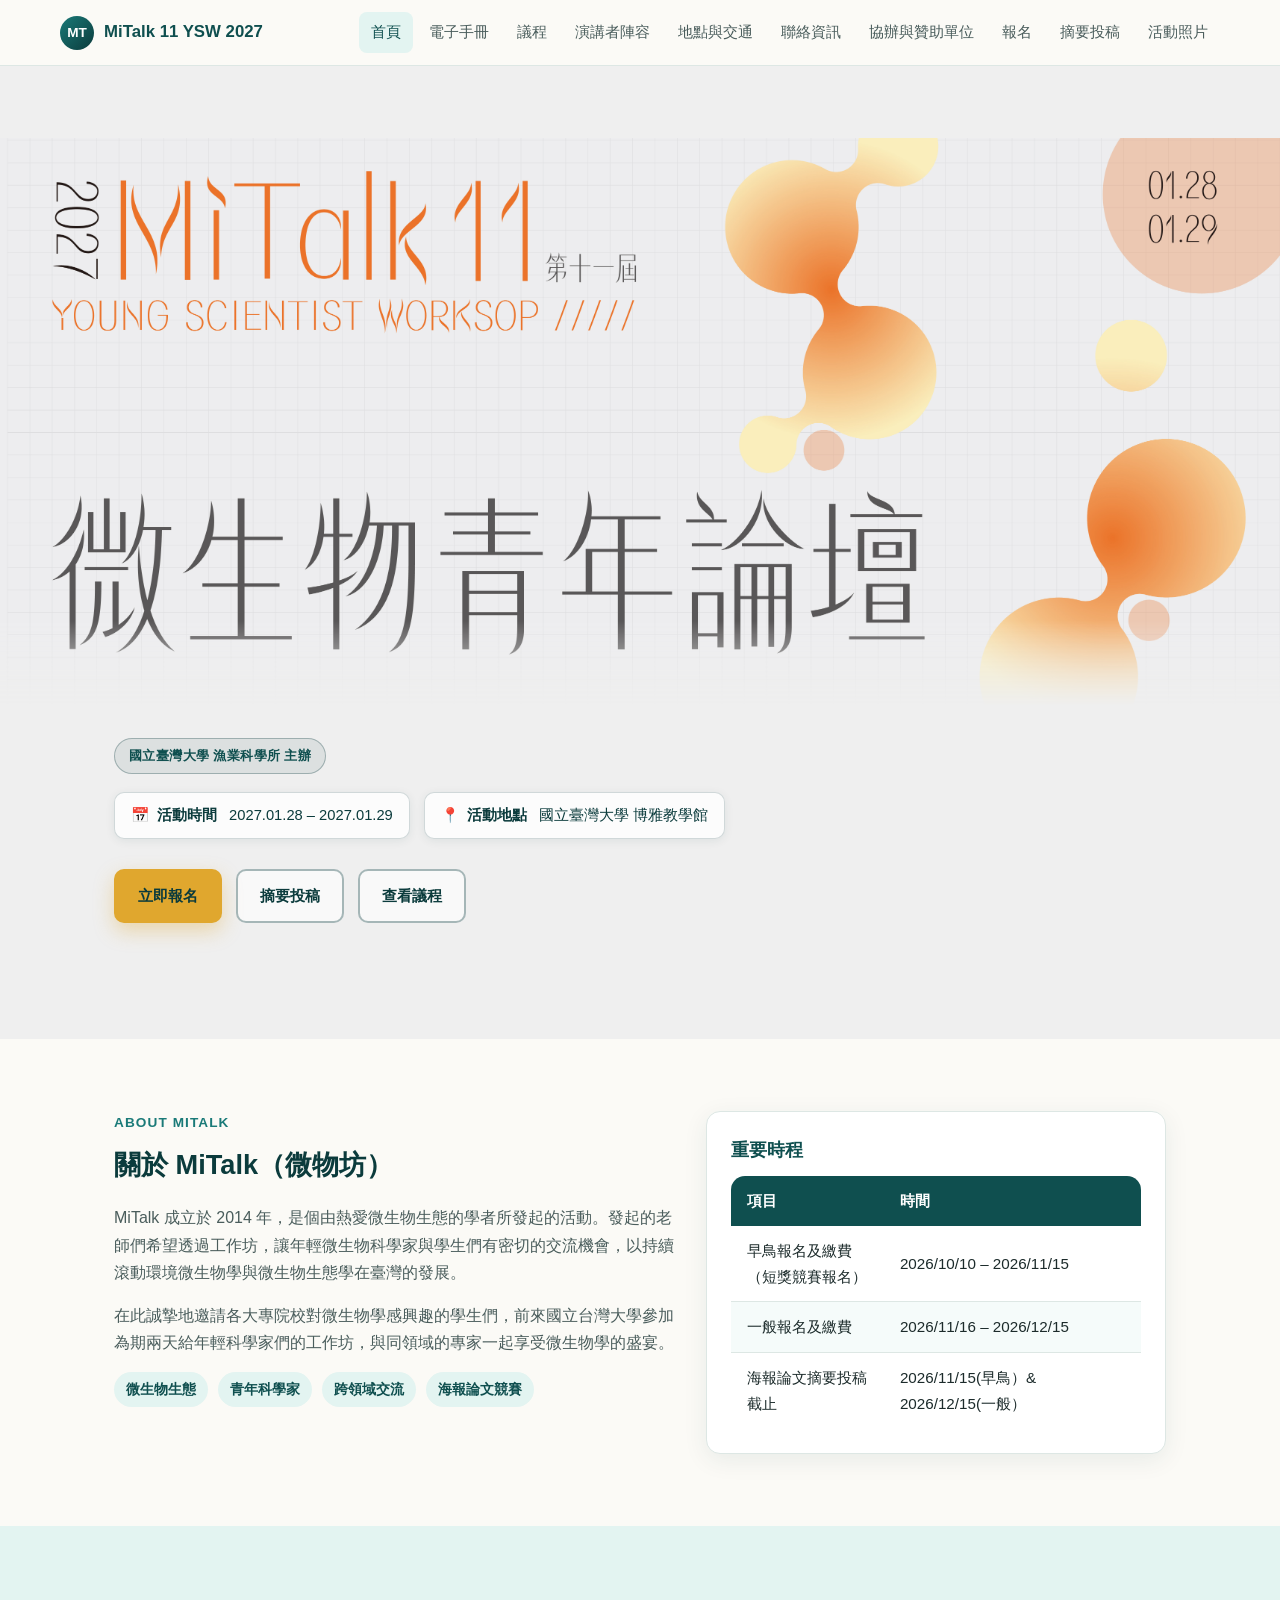
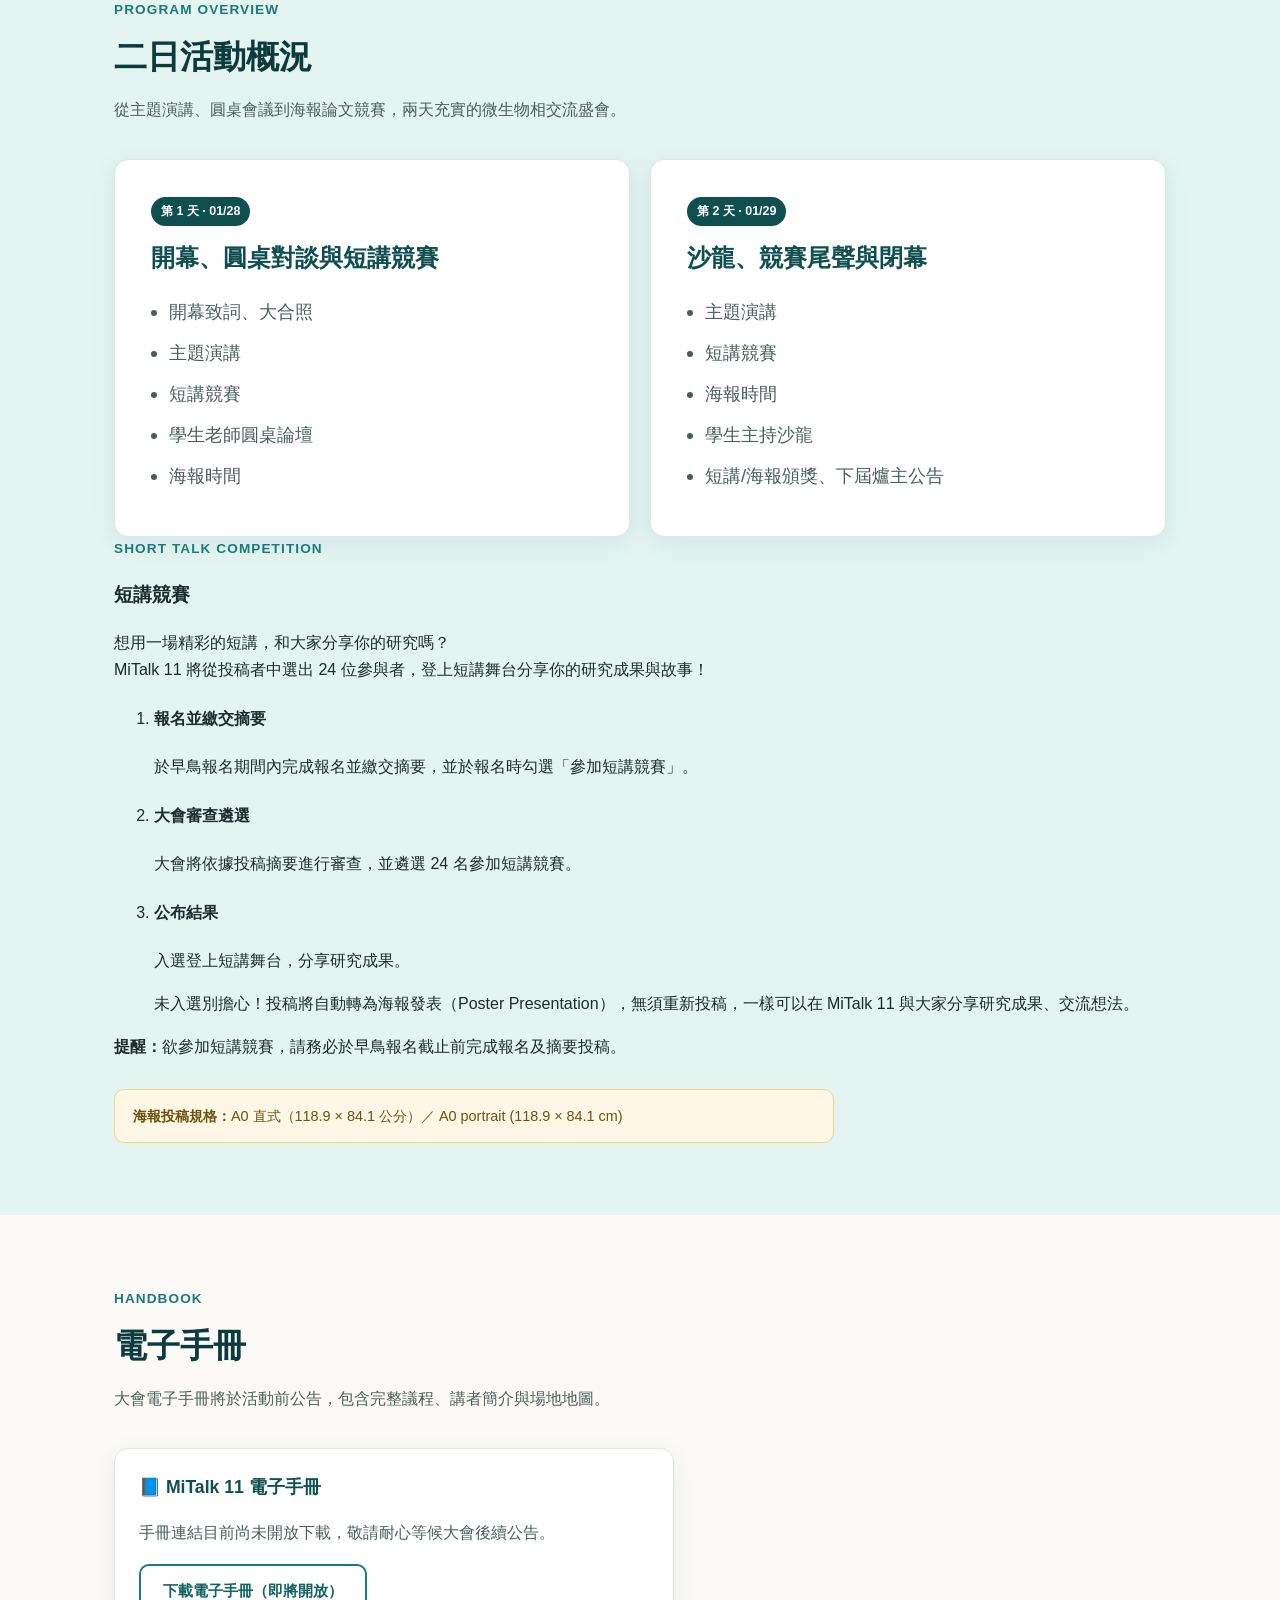
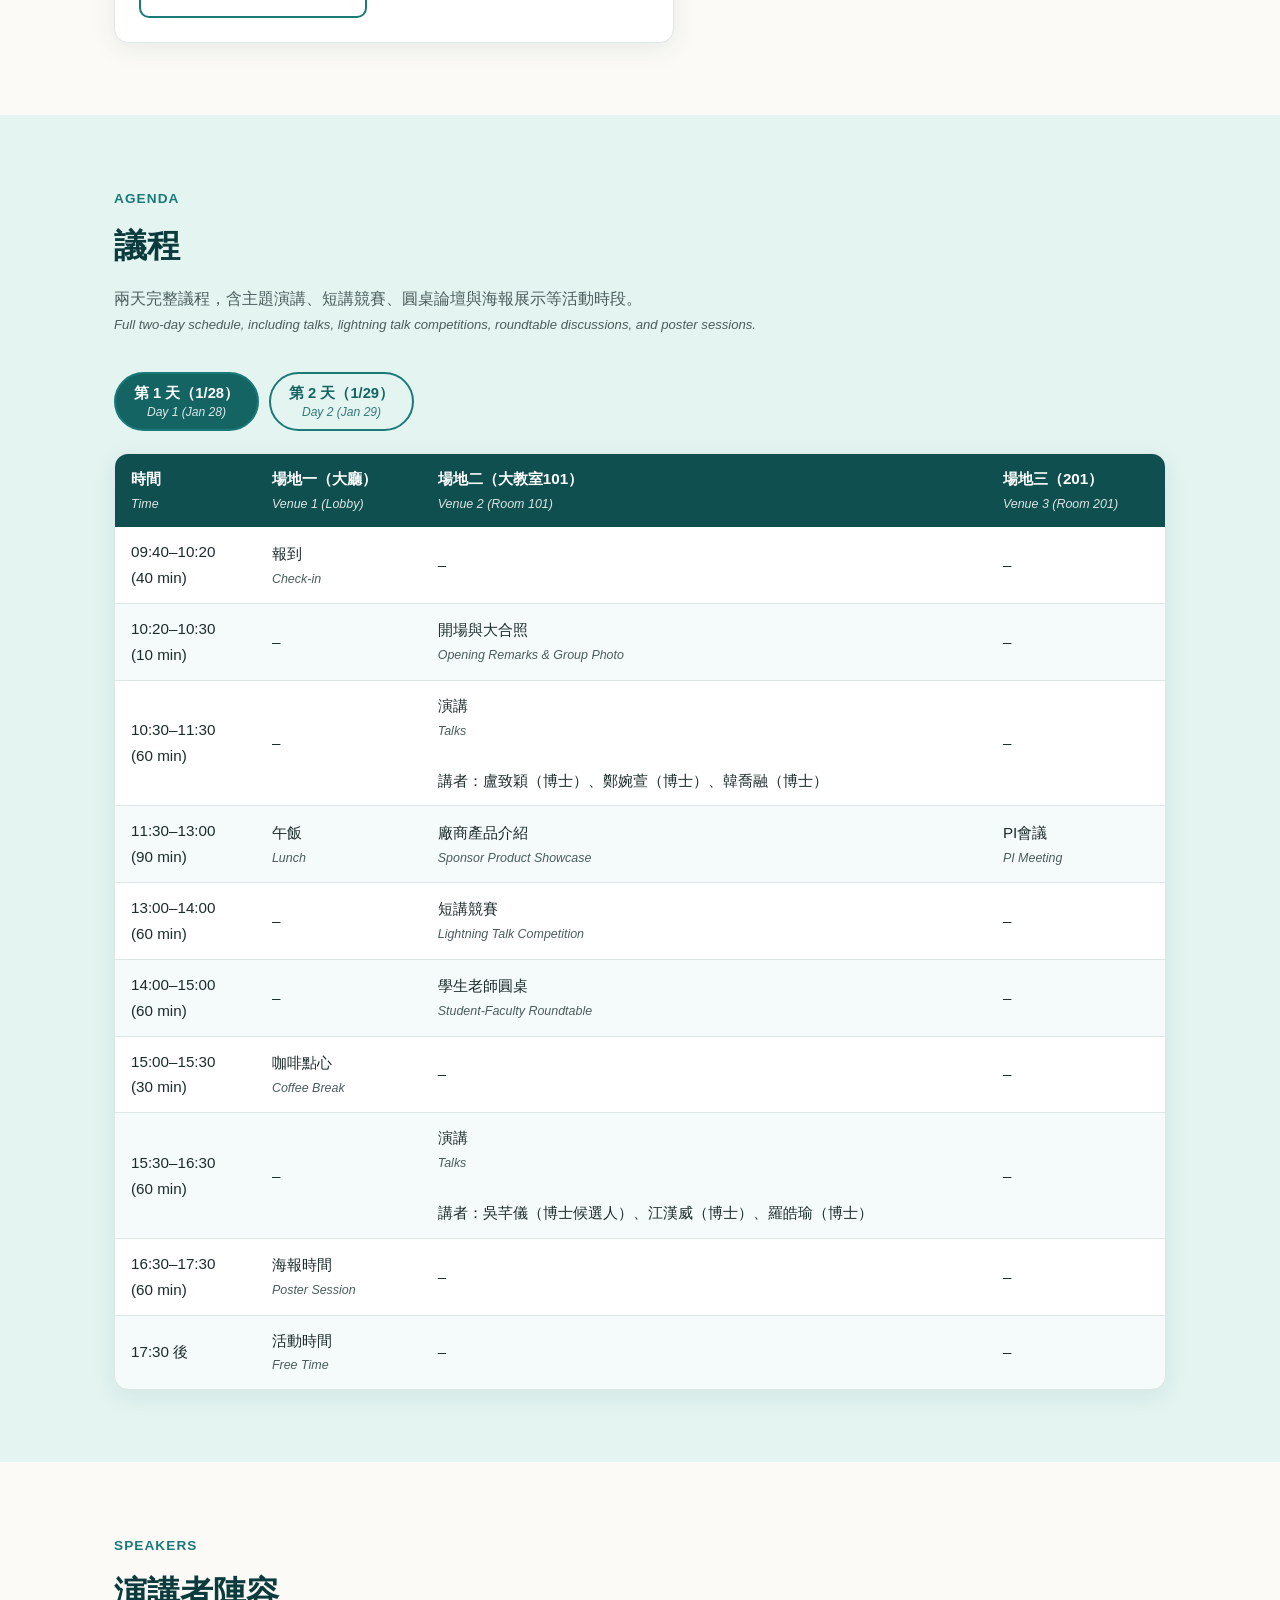
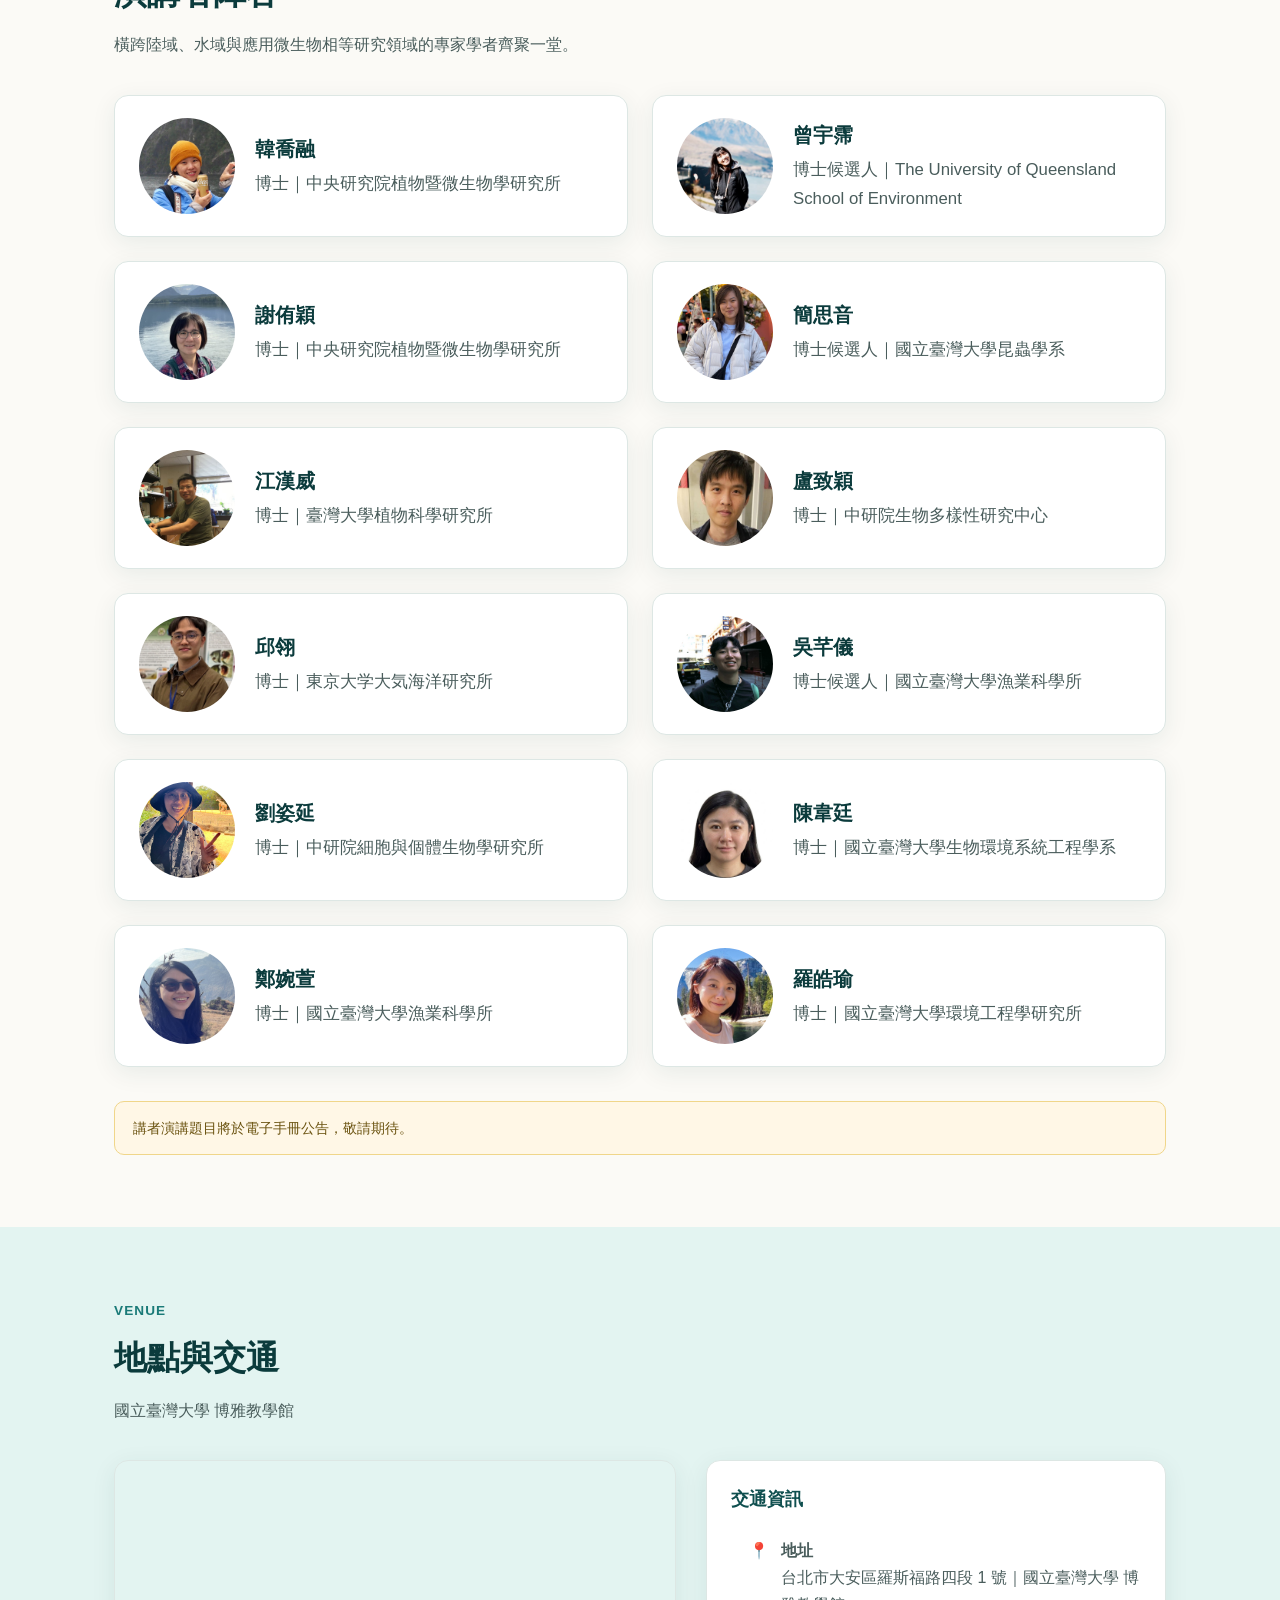
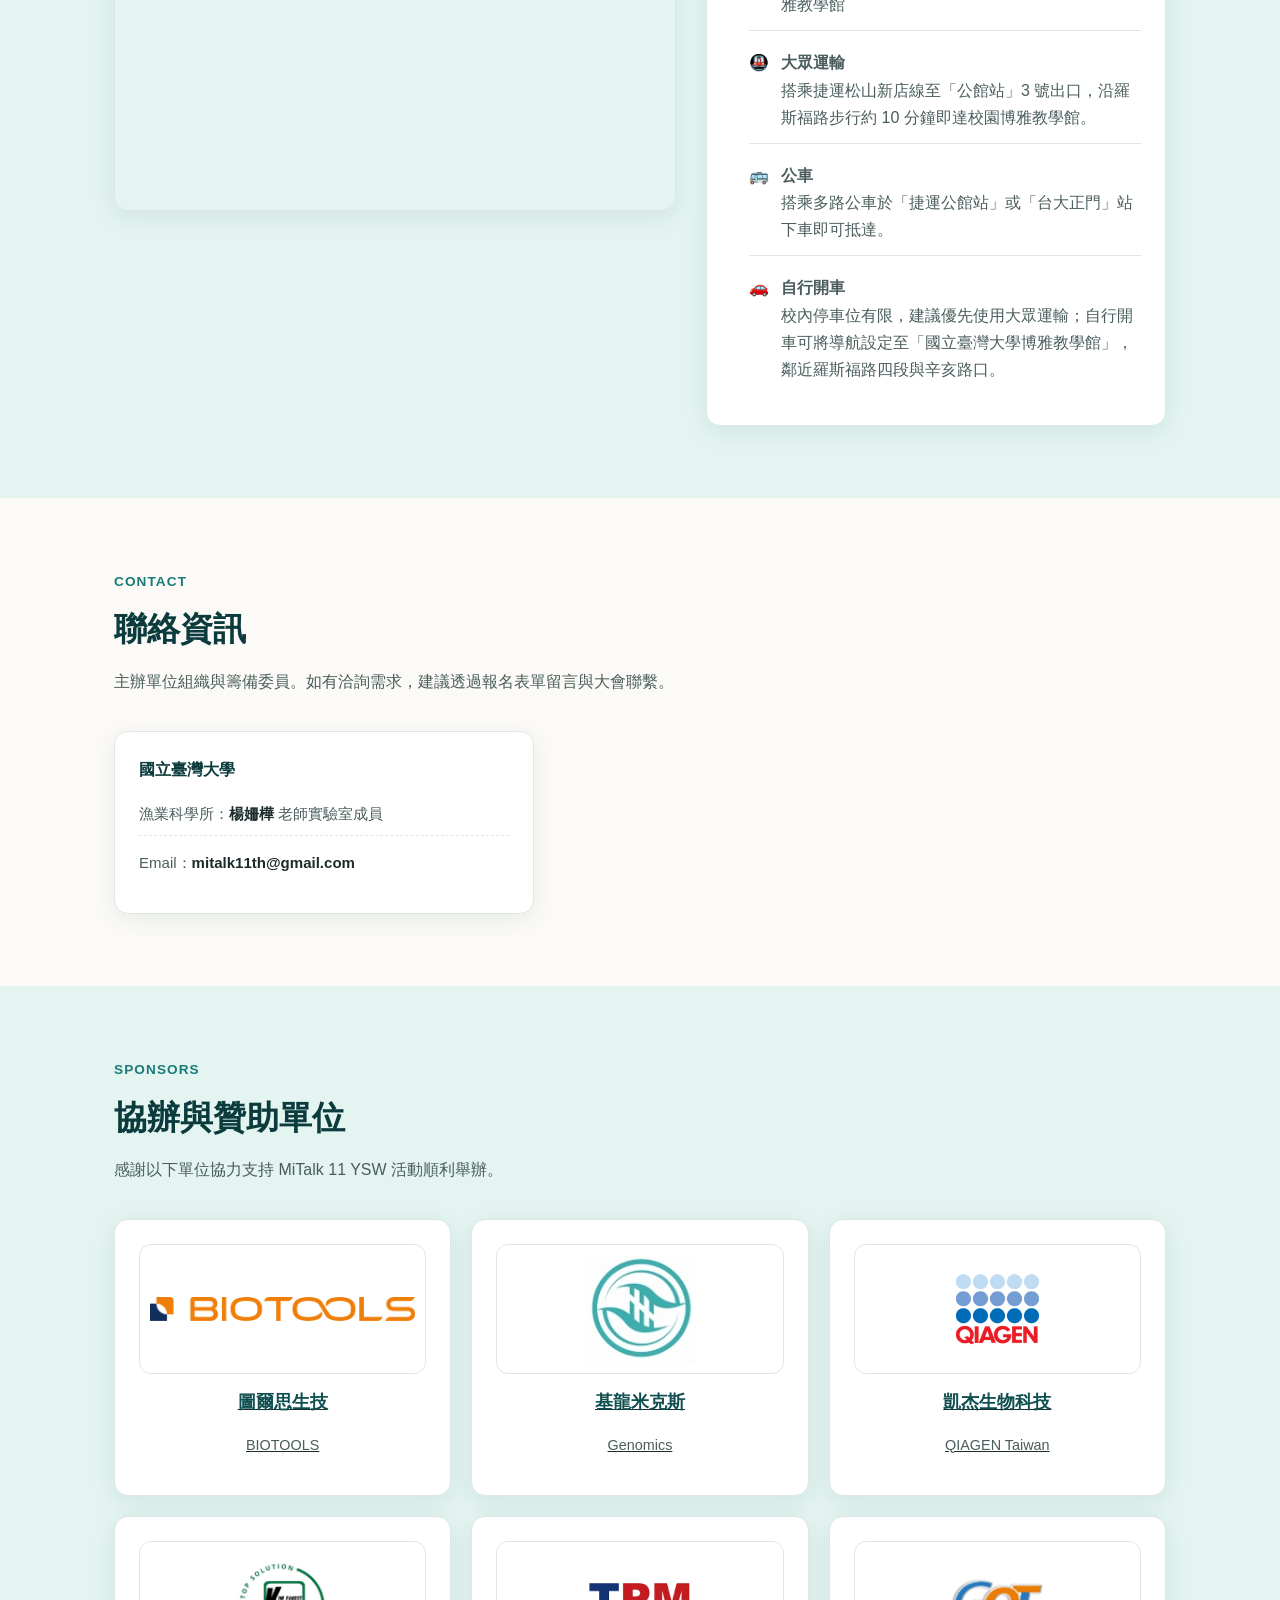
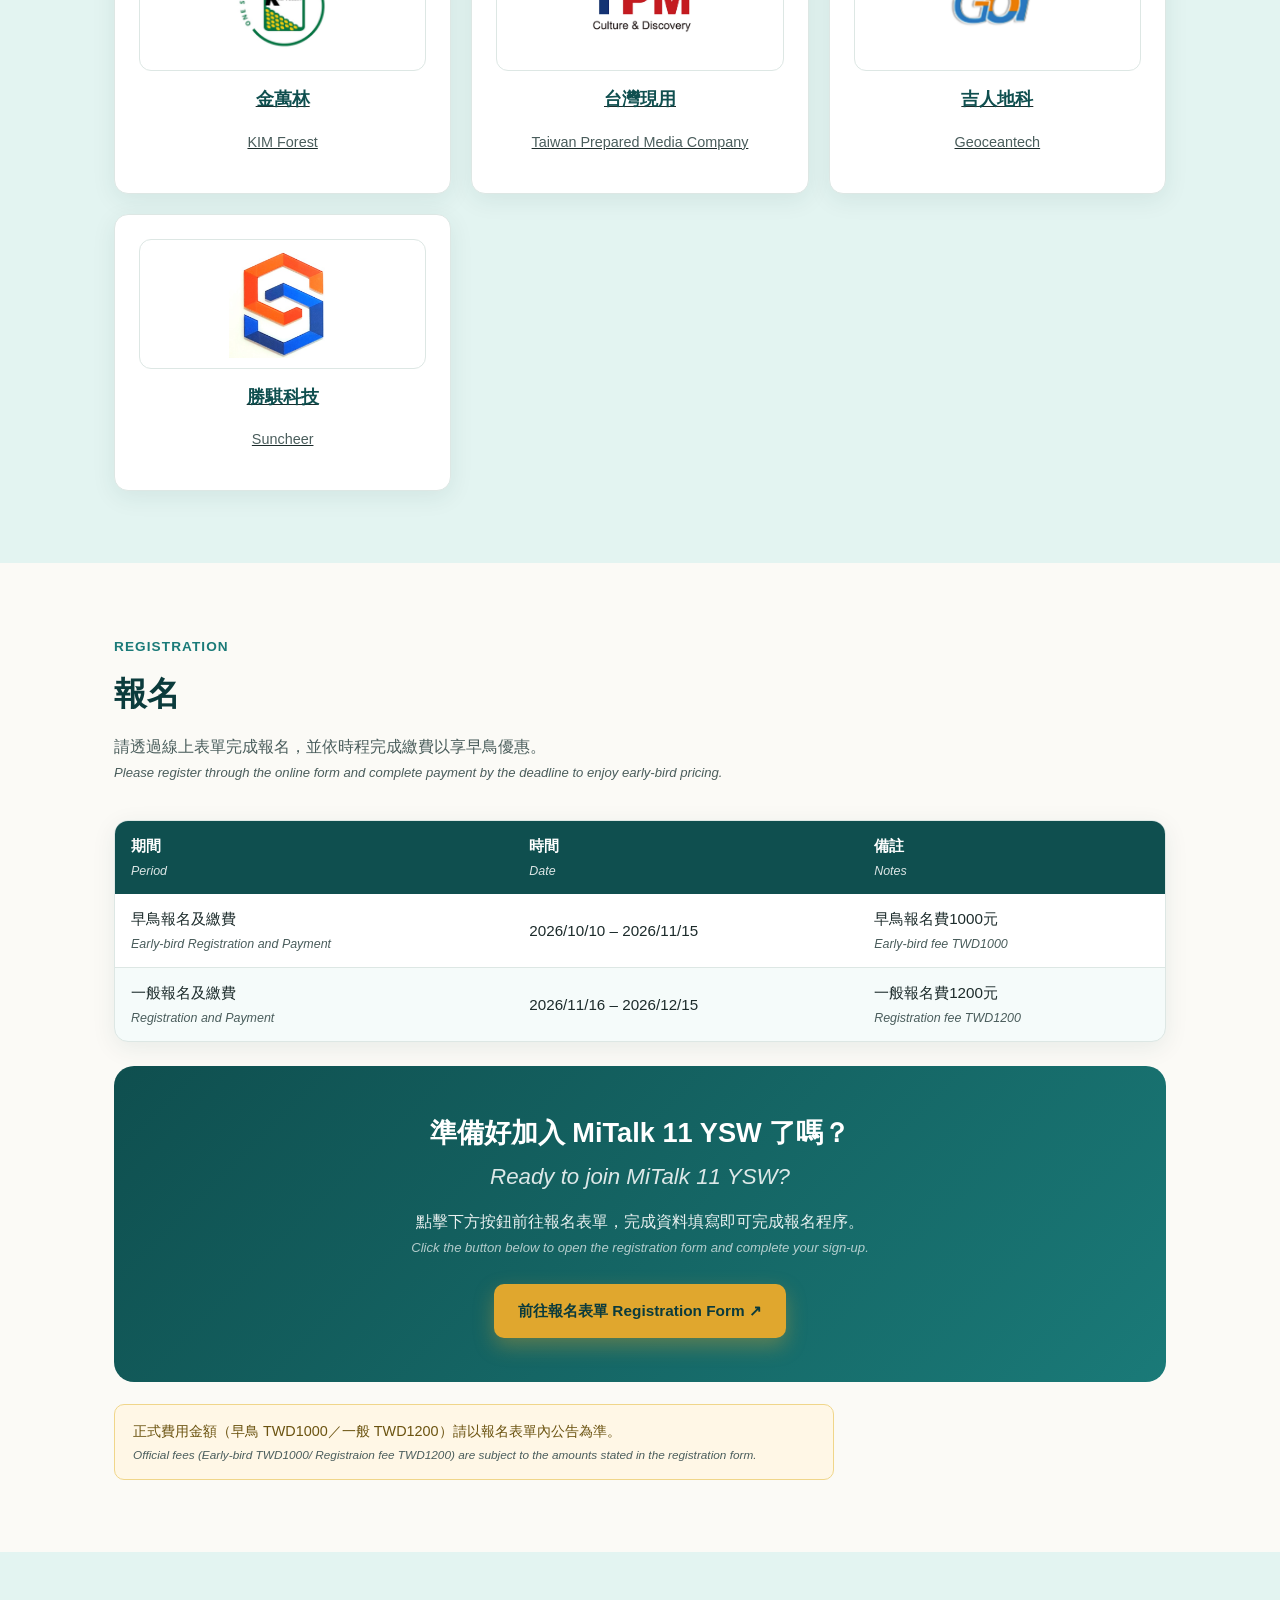
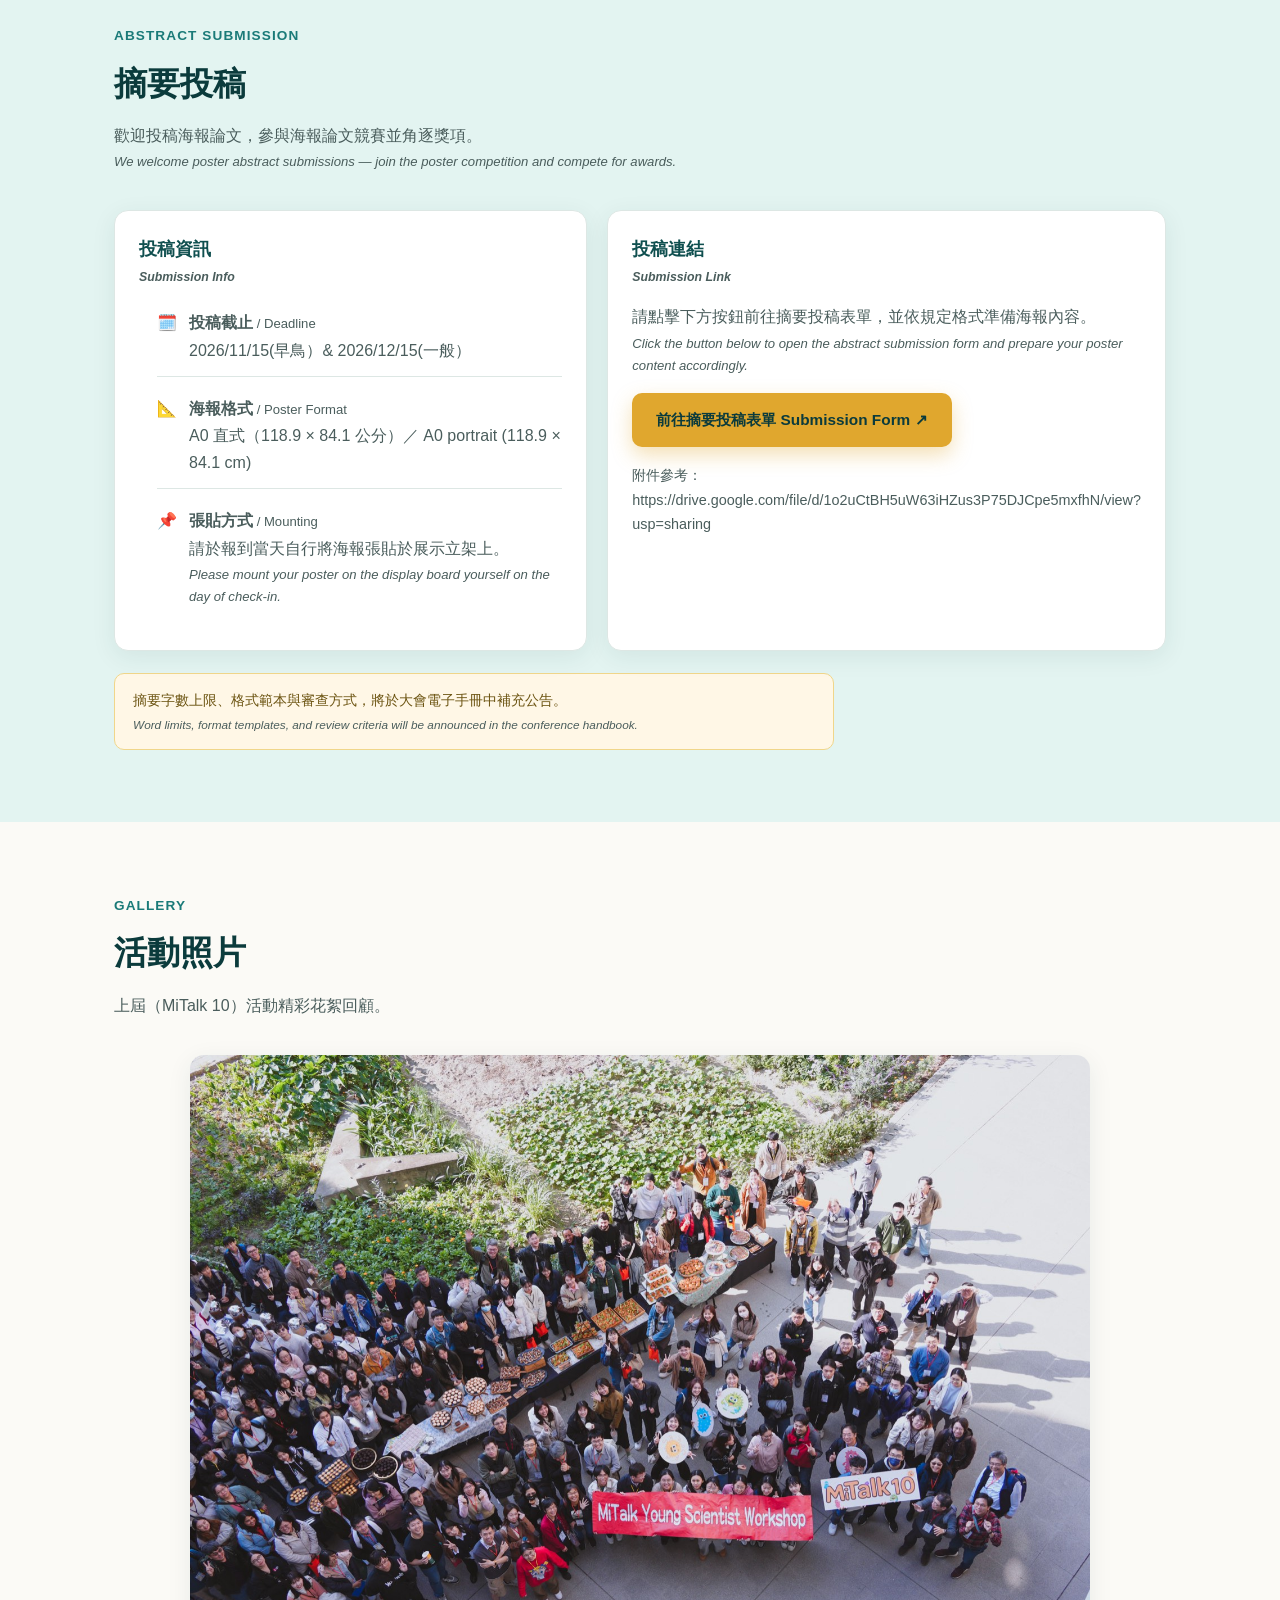
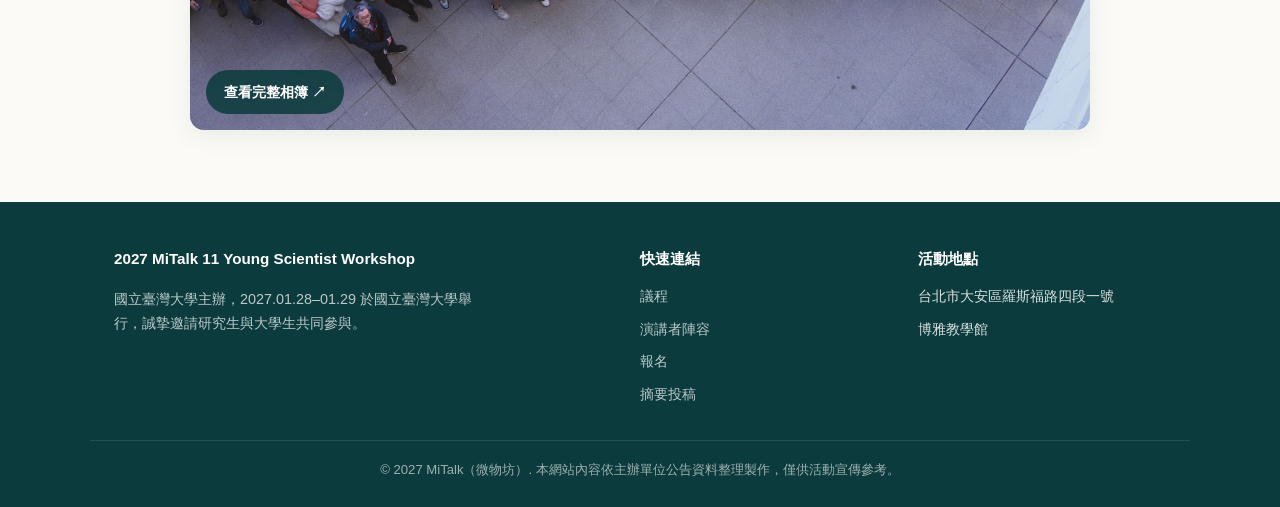
==== index.html @ d85198d7 "Update index.html" ====
<!DOCTYPE html>
<html lang="zh-Hant">
<head>
<meta charset="UTF-8">
<meta name="viewport" content="width=device-width, initial-scale=1.0">
<title>2027 MiTalk 11 Young Scientist Workshop｜國立臺灣大學生物漁業科學所</title>
<meta name="description" content="MiTalk 11 Young Scientist Workshop，2027.01.28–01.29 於國立臺灣大學博雅教學館舉辦，涵蓋工作坊、主題演講、海報論文競賽等活動。">
<link rel="stylesheet" href="style.css">
</head>
<body>

<header class="site-header">
  <div class="nav-wrap">
    <a href="#home" class="brand">
      <span class="logo-dot">MT</span>
      <span>MiTalk 11 <br style="display:none">YSW 2027</span>
    </a>
    <button class="nav-toggle" id="navToggle" aria-label="開啟選單">☰ 選單</button>
    <ul class="nav-links" id="navLinks">
      <li><a href="#home">首頁</a></li>
      <li><a href="#handbook">電子手冊</a></li>
      <li><a href="#agenda">議程</a></li>
      <li><a href="#speakers">演講者陣容</a></li>
      <li><a href="#location">地點與交通</a></li>
      <li><a href="#contact">聯絡資訊</a></li>
      <li><a href="#sponsors">協辦與贊助單位</a></li>
      <li><a href="#register">報名</a></li>
      <li><a href="#abstract">摘要投稿</a></li>
      <li><a href="#photos">活動照片</a></li>
    </ul>
  </div>
</header>

<!-- ============ 首頁 / HERO ============ -->
<section id="home" class="hero">
  <h1 class="sr-only">MiTalk 11 Young Scientist Workshop</h1>
  <img class="hero-banner-img" src="MiTalk11banner.jpg" alt="MiTalk 11 Young Scientist Workshop 微生物青年論壇，2027 第十一屆">
  <div class="hero-inner">
    <div class="hero-bottom">
      <span class="eyebrow">國立臺灣大學 漁業科學所 主辦</span>

      <div class="hero-meta">
        <div class="meta-pill">📅 <b>活動時間</b>&nbsp;2027.01.28 – 2027.01.29</div>
        <div class="meta-pill">📍 <b>活動地點</b>&nbsp;國立臺灣大學 博雅教學館</div>
      </div>

      <div class="hero-cta">
        <a href="#register" class="btn btn-primary">立即報名</a>
        <a href="#abstract" class="btn btn-ghost">摘要投稿</a>
        <a href="#agenda" class="btn btn-ghost">查看議程</a>
      </div>
    </div>
  </div>
</section>

<!-- About -->
<section>
  <div class="container two-col">
    <div>
      <span class="section-tag">About MiTalk</span>
      <h2 style="color:var(--teal-900); font-size:1.7rem; margin:0 0 16px;">關於 MiTalk（微物坊）</h2>
      <p style="color:var(--ink-soft);">MiTalk 成立於 2014 年，是個由熱愛微生物生態的學者所發起的活動。發起的老師們希望透過工作坊，讓年輕微生物科學家與學生們有密切的交流機會，以持續滾動環境微生物學與微生物生態學在臺灣的發展。</p>
      <p style="color:var(--ink-soft);">在此誠摯地邀請各大專院校對微生物學感興趣的學生們，前來國立台灣大學參加為期兩天給年輕科學家們的工作坊，與同領域的專家一起享受微生物學的盛宴。</p>
      <div class="pill-list">
        <span class="pill">微生物生態</span>
        <span class="pill">青年科學家</span>
        <span class="pill">跨領域交流</span>
        <span class="pill">海報論文競賽</span>
      </div>
    </div>
    <div class="card">
      <h3>重要時程</h3>
      <div class="table-wrap" style="box-shadow:none; border:none;">
        <table style="min-width:unset;">
          <thead><tr><th>項目</th><th>時間</th></tr></thead>
          <tbody>
            <tr><td>早鳥報名及繳費<br>（短獎競賽報名）<br><span style="color:var(--ink-soft); font-size:0.85rem;"></span></td><td>2026/10/10 – 2026/11/15</td></tr>
            <tr><td>一般報名及繳費<br><span style="color:var(--ink-soft); font-size:0.85rem;"></span></td><td>2026/11/16 – 2026/12/15</td></tr>
            <tr><td>海報論文摘要投稿截止</td><td>2026/11/15(早鳥）& 2026/12/15(一般）</td></tr>
          </tbody>
        </table>
      </div>
    </div>
  </div>
</section>

<!-- 3-day overview -->
<section class="alt">
  <div class="container">
    <div class="section-head">
      <span class="section-tag">Program Overview</span>
      <h2>二日活動概況</h2>
      <p>從主題演講、圓桌會議到海報論文競賽，兩天充實的微生物相交流盛會。</p>
    </div>
    <div class="grid grid-2 overview-grid">
      <div class="card overview-card">
        <span class="day-tag">第 1 天 · 01/28</span>
        <h3>開幕、圓桌對談與短講競賽</h3>
        <ul>
          <li>開幕致詞、大合照</li>
          <li>主題演講</li>
          <li>短講競賽</li>
          <li>學生老師圓桌論壇</li>
          <li>海報時間</li>
        </ul>
      </div>
      <div class="card overview-card">
        <span class="day-tag">第 2 天 · 01/29</span>
        <h3>沙龍、競賽尾聲與閉幕</h3>
        <ul>
          <li>主題演講</li>
          <li>短講競賽</li>
          <li>海報時間</li>
          <li>學生主持沙龍</li>
          <li>短講/海報頒獎、下屆爐主公告</li>
        </ul>
      </div>
    </div>

 <div class="talk-card">
      <div class="talk-head">
        <div>
          <span class="section-tag">Short Talk Competition</span>
          <h3>短講競賽</h3>
          <p>想用一場精彩的短講，和大家分享你的研究嗎？<br>MiTalk 11 將從投稿者中選出 24 位參與者，登上短講舞台分享你的研究成果與故事！</p>
      </div>

      <ol class="talk-steps">
        <li>
          <h4>報名並繳交摘要</h4>
          <p>於早鳥報名期間內完成報名並繳交摘要，並於報名時勾選「參加短講競賽」。</p>
        </li>
        <li>
          <h4>大會審查遴選</h4>
          <p>大會將依據投稿摘要進行審查，並遴選 24 名參加短講競賽。</p>
        </li>
        <li>
          <h4>公布結果</h4>
          <p><span class="talk-tag talk-tag-yes">入選</span>登上短講舞台，分享研究成果。</p>
          <p><span class="talk-tag">未入選</span>別擔心！投稿將自動轉為海報發表（Poster Presentation），無須重新投稿，一樣可以在 MiTalk 11 與大家分享研究成果、交流想法。</p>
        </li>
      </ol>

      <div class="talk-reminder"><b>提醒：</b>欲參加短講競賽，請務必於早鳥報名截止前完成報名及摘要投稿。</div>
        <div class="note-box" style="margin-top:28px; max-width:720px;">
      <b>海報投稿規格：</b>A0 直式（118.9 × 84.1 公分）／ A0 portrait (118.9 × 84.1 cm)  </div>
    </div>
  </div>
</section>

<!-- ============ 電子手冊 ============ -->
<section id="handbook">
  <div class="container">
    <div class="section-head">
      <span class="section-tag">Handbook</span>
      <h2>電子手冊</h2>
      <p>大會電子手冊將於活動前公告，包含完整議程、講者簡介與場地地圖。</p>
    </div>
    <div class="card" style="max-width:560px;">
      <h3>📘 MiTalk 11 電子手冊</h3>
      <p style="color:var(--ink-soft); margin-bottom:18px;">手冊連結目前尚未開放下載，敬請耐心等候大會後續公告。</p>
      <a href="#" class="btn btn-outline-teal" aria-disabled="true">下載電子手冊（即將開放）</a>
    </div>
  </div>
</section>

<!-- ============ 議程 ============ -->
<section id="agenda" class="alt">
  <div class="container">
    <div class="section-head">
      <span class="section-tag">Agenda</span>
      <h2>議程</h2>
      <p>兩天完整議程，含主題演講、短講競賽、圓桌論壇與海報展示等活動時段。<span class="en">Full two-day schedule, including talks, lightning talk competitions, roundtable discussions, and poster sessions.</span></p>
    </div>

    <div class="tabs" role="tablist">
      <button class="tab-btn active" data-tab="day1">第 1 天（1/28）<span class="en">Day 1 (Jan 28)</span></button>
      <button class="tab-btn" data-tab="day2">第 2 天（1/29）<span class="en">Day 2 (Jan 29)</span></button>
    </div>

    <div class="tab-panel active" id="day1">
      <div class="table-wrap">
        <table>
          <thead><tr><th>時間<span class="en">Time</span></th><th>場地一（大廳）<span class="en">Venue 1 (Lobby)</span></th><th>場地二（大教室101）<span class="en">Venue 2 (Room 101)</span></th><th>場地三（201）<span class="en">Venue 3 (Room 201)</span></th></tr></thead>
          <tbody>
            <tr><td>09:40–10:20<br>(40 min)</td><td>報到<span class="en">Check-in</span></td><td>–</td><td>–</td></tr>
            <tr><td>10:20–10:30<br>(10 min)</td><td>–</td><td>開場與大合照<span class="en">Opening Remarks &amp; Group Photo</span></td><td>–</td></tr>
            <tr><td>10:30–11:30<br>(60 min)</td><td>–</td><td>演講<span class="en">Talks</span><br>講者：盧致穎（博士）、鄭婉萱（博士）、韓喬融（博士）</td><td>–</td></tr>
            <tr><td>11:30–13:00<br>(90 min)</td><td>午飯<span class="en">Lunch</span></td><td>廠商產品介紹<span class="en">Sponsor Product Showcase</span></td><td>PI會議<span class="en">PI Meeting</span></td></tr>
            <tr><td>13:00–14:00<br>(60 min)</td><td>–</td><td>短講競賽<span class="en">Lightning Talk Competition</span></td><td>–</td></tr>
            <tr><td>14:00–15:00<br>(60 min)</td><td>–</td><td>學生老師圓桌<span class="en">Student-Faculty Roundtable</span></td><td>–</td></tr>
            <tr><td>15:00–15:30<br>(30 min)</td><td>咖啡點心<span class="en">Coffee Break</span></td><td>–</td><td>–</td></tr>
            <tr><td>15:30–16:30<br>(60 min)</td><td>–</td><td>演講<span class="en">Talks</span><br>講者：吳芊儀（博士候選人）、江漢威（博士）、羅皓瑜（博士）</td><td>–</td></tr>
            <tr><td>16:30–17:30<br>(60 min)</td><td>海報時間<span class="en">Poster Session</span></td><td>–</td><td>–</td></tr>
            <tr><td>17:30 後</td><td>活動時間<span class="en">Free Time</span></td><td>–</td><td>–</td></tr>
          </tbody>
        </table>
      </div>
    </div>

    <div class="tab-panel" id="day2">
      <div class="table-wrap">
        <table>
          <thead><tr><th>時間<span class="en">Time</span></th><th>場地一（大廳）<span class="en">Venue 1 (Lobby)</span></th><th>場地二（大教室101）<span class="en">Venue 2 (Room 101)</span></th><th>場地三（201）<span class="en">Venue 3 (Room 201)</span></th></tr></thead>
          <tbody>
            <tr><td>09:30–10:00<br>(30 min)</td><td>報到<span class="en">Check-in</span></td><td>–</td><td>–</td></tr>
            <tr><td>10:00–11:00<br>(60 min)</td><td>–</td><td>演講<span class="en">Talks</span><br>講者：劉姿延（博士）、謝侑穎（博士）、邱翎（博士）</td><td>–</td></tr>
            <tr><td>11:00–11:30<br>(30 min)</td><td>咖啡點心<span class="en">Coffee Break</span></td><td>–</td><td>–</td></tr>
            <tr><td>11:30–12:30<br>(60 min)</td><td>–</td><td>短講競賽<span class="en">Lightning Talk Competition</span></td><td>–</td></tr>
            <tr><td>12:30–13:30<br>(60 min)</td><td>午飯<span class="en">Lunch</span></td><td>廠商產品介紹<span class="en">Sponsor Product Showcase</span></td><td>–</td></tr>
            <tr><td>13:30–14:30<br>(60 min)</td><td>–</td><td>演講<span class="en">Talks</span><br>講者：曾宇霈（博士候選人）、簡思音（博士候選人）、陳韋廷（博士）</td><td>–</td></tr>
            <tr><td>14:30–15:30<br>(60 min)</td><td>海報時間<span class="en">Poster Session</span></td><td>–</td><td>–</td></tr>
            <tr><td>15:30–16:00<br>(30 min)</td><td>咖啡點心<span class="en">Coffee Break</span></td><td>–</td><td>–</td></tr>
            <tr><td>16:00–16:30<br>(30 min)</td><td>–</td><td>學生主持沙龍<span class="en">Student-Led Salon</span></td><td>–</td></tr>
            <tr><td>16:30–16:45<br>(15 min)</td><td>–</td><td>頒獎典禮與閉幕式<span class="en">Awards Ceremony &amp; Closing</span></td><td>–</td></tr>
          </tbody>
        </table>
      </div>
    </div>
  </div>
</section>

<!-- ============ 演講者陣容 ============ -->
<section id="speakers">
  <div class="container">
    <div class="section-head">
      <span class="section-tag">Speakers</span>
      <h2>演講者陣容</h2>
      <p>橫跨陸域、水域與應用微生物相等研究領域的專家學者齊聚一堂。</p>
    </div>

    <div class="speaker-group">
      <div class="grid grid-2">
        <div class="speaker-card">
          <div class="speaker-avatar"><img src="speaker-han-qiaorong.jpg" alt="韓喬融"></div>
          <div><div class="speaker-name">韓喬融</div><div class="speaker-role">博士｜中央研究院植物暨微生物學研究所</div></div>
        </div>
        <div class="speaker-card">
          <div class="speaker-avatar"><img src="speaker-zeng-yupei.jpg" alt="曾宇霈"></div>
          <div><div class="speaker-name">曾宇霈</div><div class="speaker-role">博士候選人｜The University of Queensland School of Environment</div></div>
        </div>
        <div class="speaker-card">
          <div class="speaker-avatar"><img src="speaker-xie-youying.jpg" alt="謝侑穎"></div>
          <div><div class="speaker-name">謝侑穎</div><div class="speaker-role">博士｜中央研究院植物暨微生物學研究所</div></div>
        </div>
        <div class="speaker-card">
          <div class="speaker-avatar"><img src="yin.jpg" alt="簡思音"></div>
          <div><div class="speaker-name">簡思音</div><div class="speaker-role">博士候選人｜國立臺灣大學昆蟲學系</div></div>
        </div>
        <div class="speaker-card">
          <div class="speaker-avatar"><img src="speaker-jiang-hanwei.jpg" alt="江漢威"></div>
          <div><div class="speaker-name">江漢威</div><div class="speaker-role">博士｜臺灣大學植物科學研究所</div></div>
        </div>
        <div class="speaker-card">
          <div class="speaker-avatar"><img src="speaker-lu-zhiying.jpg" alt="盧致穎"></div>
          <div><div class="speaker-name">盧致穎</div><div class="speaker-role">博士｜中研院生物多樣性研究中心</div></div>
        </div>
        <div class="speaker-card">
          <div class="speaker-avatar"><img src="chiu.jpg" alt="邱翎"></div>
          <div><div class="speaker-name">邱翎</div><div class="speaker-role">博士｜東京大学大気海洋研究所</div></div>
        </div>
        <div class="speaker-card">
          <div class="speaker-avatar"><img src="speaker-wu-qianyi.jpg" alt="吳芊儀"></div>
          <div><div class="speaker-name">吳芊儀</div><div class="speaker-role">博士候選人｜國立臺灣大學漁業科學所</div></div>
        </div>
        <div class="speaker-card">
          <div class="speaker-avatar"><img src="speaker-liu.jpg" alt="劉姿延"></div>
          <div><div class="speaker-name">劉姿延</div><div class="speaker-role">博士｜中研院細胞與個體生物學研究所</div></div>
        </div>
        <div class="speaker-card">
          <div class="speaker-avatar"><img src="speaker-chen-weiting.jpg" alt="陳韋廷"></div>
          <div><div class="speaker-name">陳韋廷</div><div class="speaker-role">博士｜國立臺灣大學生物環境系統工程學系</div></div>
        </div>
        <div class="speaker-card">
          <div class="speaker-avatar"><img src="speaker-zheng-wanxuan.jpg" alt="鄭婉萱"></div>
          <div><div class="speaker-name">鄭婉萱 </div><div class="speaker-role">博士｜國立臺灣大學漁業科學所</div></div>
        </div>
        <div class="speaker-card">
          <div class="speaker-avatar"><img src="speaker-luo-haoyu.jpg" alt="羅皓瑜"></div>
          <div><div class="speaker-name">羅皓瑜</div><div class="speaker-role">博士｜國立臺灣大學環境工程學研究所</div></div>
        </div>
      </div>
    </div>

    <div class="note-box">講者演講題目將於電子手冊公告，敬請期待。</div>
  </div>
</section>

<!-- ============ 地點與交通 ============ -->
<section id="location" class="alt">
  <div class="container">
    <div class="section-head">
      <span class="section-tag">Venue</span>
      <h2>地點與交通</h2>
      <p>國立臺灣大學 博雅教學館</p>
    </div>
    <div class="two-col">
      <div class="map-embed">
        <iframe
          src="https://www.google.com/maps?q=25.0188448,121.5367001&z=17&output=embed"
          loading="lazy"
          referrerpolicy="no-referrer-when-downgrade"
          title="活動地點地圖"></iframe>
      </div>
      <div class="card">
        <h3>交通資訊</h3>
        <ul class="info-list">
          <li><span class="icon">📍</span><span><b>地址</b><br>台北市大安區羅斯福路四段 1 號｜國立臺灣大學 博雅教學館</span></li>
          <li><span class="icon">🚇</span><span><b>大眾運輸</b><br>搭乘捷運松山新店線至「公館站」3 號出口，沿羅斯福路步行約 10 分鐘即達校園博雅教學館。</span></li>
          <li><span class="icon">🚌</span><span><b>公車</b><br>搭乘多路公車於「捷運公館站」或「台大正門」站下車即可抵達。</span></li>
          <li><span class="icon">🚗</span><span><b>自行開車</b><br>校內停車位有限，建議優先使用大眾運輸；自行開車可將導航設定至「國立臺灣大學博雅教學館」，鄰近羅斯福路四段與辛亥路口。</span></li>
        </ul>
      </div>
    </div>
  </div>
</section>

<!-- ============ 聯絡資訊 ============ -->
<section id="contact">
  <div class="container">
    <div class="section-head">
      <span class="section-tag">Contact</span>
      <h2>聯絡資訊</h2>
      <p>主辦單位組織與籌備委員。如有洽詢需求，建議透過報名表單留言與大會聯繫。</p>
    </div>
    <div class="card org-card" style="max-width:420px;">
      <h4>國立臺灣大學</h4>
      <ul>
        <li>漁業科學所：<b>楊姍樺</b> 老師實驗室成員</li>
        <li>Email：<b>mitalk11th@gmail.com</b></li>
      </ul>
    </div>
  </div>
</section>

<!-- ============ 協辦與贊助單位 ============ -->
<section id="sponsors" class="alt">
  <div class="container">
    <div class="section-head">
      <span class="section-tag">Sponsors</span>
      <h2>協辦與贊助單位</h2>
      <p>感謝以下單位協力支持 MiTalk 11 YSW 活動順利舉辦。</p>
    </div>
    <div class="grid grid-3">
<a class="card sponsor-card" href="https://www.toolsbiotech.com/" target="_blank" rel="noopener">
  <div class="sponsor-mark"><img src="biotools2.jpg" alt="圖爾思生技"></div>
  <h3>圖爾思生技</h3>
  <p style="color:var(--ink-soft); font-size:0.9rem;">BIOTOOLS</p>
</a>
     <a class="card sponsor-card" href="https://www.genomics.com.tw/tw" target="_blank" rel="noopener">
        <div class="sponsor-mark"><img src="genomics.jpg" alt="基龍米克斯"></div>   
        <h3>基龍米克斯</h3>
        <p style="color:var(--ink-soft); font-size:0.9rem;">Genomics</p>
      </a>
      <a class="card sponsor-card" href="https://qiagen-tw-mktg.com/" target="_blank" rel="noopener">
        <div class="sponsor-mark"><img src="qiagen.jpg" alt="凱杰生物科技"></div>   
        <h3>凱杰生物科技</h3>
        <p style="color:var(--ink-soft); font-size:0.9rem;">QIAGEN Taiwan</p>
      </a>
       <a class="card sponsor-card" href="https://www.kimforest.com/" target="_blank" rel="noopener">
        <div class="sponsor-mark"><img src="kimforest.jpg" alt="金萬林"></div>   
        <h3>金萬林</h3>
        <p style="color:var(--ink-soft); font-size:0.9rem;">KIM Forest</p>
      </a>
      <a class="card sponsor-card" href="https://tpm-tpm.com.tw/" target="_blank" rel="noopener">
        <div class="sponsor-mark"><img src="tpm.jpg" alt="台灣現用"></div>   
        <h3>台灣現用</h3>
        <p style="color:var(--ink-soft); font-size:0.9rem;">Taiwan Prepared Media Company</p>
      </a>
      <a class="card sponsor-card" href="https://geoceantech.com/zh-hant/" target="_blank" rel="noopener">
        <div class="sponsor-mark"><img src="geoceantech.jpg" alt="吉人地科"></div>   
        <h3>吉人地科</h3>
        <p style="color:var(--ink-soft); font-size:0.9rem;">Geoceantech</p>
      </a>
      <a class="card sponsor-card" href="https://www.sunpro.com.tw/company_tw_1.php" target="_blank" rel="noopener">
        <div class="sponsor-mark"><img src="suncheer.jpg" alt="勝騏科技"></div>   
        <h3>勝騏科技</h3>
        <p style="color:var(--ink-soft); font-size:0.9rem;">Suncheer</p>
      </a>
    </div>
</section>

<!-- ============ 報名 ============ -->
<section id="register">
  <div class="container">
    <div class="section-head">
      <span class="section-tag">Registration</span>
      <h2>報名</h2>
      <p>請透過線上表單完成報名，並依時程完成繳費以享早鳥優惠。<span class="en">Please register through the online form and complete payment by the deadline to enjoy early-bird pricing.</span></p>
    </div>

    <div class="table-wrap" style="margin-bottom:24px;">
      <table>
        <thead><tr><th>期間<span class="en">Period</span></th><th>時間<span class="en">Date</span></th><th>備註<span class="en">Notes</span></th></tr></thead>
        <tbody>
          <tr><td>早鳥報名及繳費<span class="en">Early-bird Registration and Payment</span></td><td>2026/10/10 – 2026/11/15</td><td>早鳥報名費1000元<span class="en">Early-bird fee TWD1000</span></td></tr>
          <tr><td>一般報名及繳費<span class="en">Registration and Payment</span></td><td>2026/11/16 – 2026/12/15</td><td>一般報名費1200元<span class="en">Registration fee TWD1200</span></td></tr>
        </tbody>
      </table>
    </div>

    <div class="cta-banner">
      <h2>準備好加入 MiTalk 11 YSW 了嗎？<span class="en" style="color:rgba(255,255,255,0.85);">Ready to join MiTalk 11 YSW?</span></h2>
      <p>點擊下方按鈕前往報名表單，完成資料填寫即可完成報名程序。<span class="en" style="color:rgba(255,255,255,0.75);">Click the button below to open the registration form and complete your sign-up.</span></p>
      <div class="hero-cta">
        <a href="https://docs.google.com/forms/d/e/1FAIpQLSdgcfMjJdrrp9RdOKQQ-74W0-h1jRX1b79a6JAKMD6ZFv-FAQ/viewform" target="_blank" rel="noopener" class="btn btn-primary">前往報名表單 Registration Form ↗</a>
      </div>
    </div>
    <div class="note-box" style="margin-top:22px; max-width:720px;">正式費用金額（早鳥 TWD1000／一般 TWD1200）請以報名表單內公告為準。<span class="en">Official fees (Early-bird TWD1000/ Registraion fee TWD1200) are subject to the amounts stated in the registration form.</span></div>
  </div>
</section>

<!-- ============ 摘要投稿 ============ -->
<section id="abstract" class="alt">
  <div class="container">
    <div class="section-head">
      <span class="section-tag">Abstract Submission</span>
      <h2>摘要投稿</h2>
      <p>歡迎投稿海報論文，參與海報論文競賽並角逐獎項。<span class="en">We welcome poster abstract submissions — join the poster competition and compete for awards.</span></p>
    </div>

    <div class="grid grid-2">
      <div class="card">
        <h3>投稿資訊<span class="en" style="font-size:0.7em; font-weight:600;">Submission Info</span></h3>
        <ul class="info-list">
          <li><span class="icon">🗓️</span><span><b>投稿截止<span class="en" style="display:inline; font-style:normal;"> / Deadline</span></b><br>2026/11/15(早鳥）& 2026/12/15(一般）</span></li>
          <li><span class="icon">📐</span><span><b>海報格式<span class="en" style="display:inline; font-style:normal;"> / Poster Format</span></b><br>A0 直式（118.9 × 84.1 公分）／ A0 portrait (118.9 × 84.1 cm)</span></li>
          <li><span class="icon">📌</span><span><b>張貼方式<span class="en" style="display:inline; font-style:normal;"> / Mounting</span></b><br>請於報到當天自行將海報張貼於展示立架上。<span class="en">Please mount your poster on the display board yourself on the day of check-in.</span></span></li>
        </ul>
      </div>
      <div class="card">
        <h3>投稿連結<span class="en" style="font-size:0.7em; font-weight:600;">Submission Link</span></h3>
        <p style="color:var(--ink-soft);">請點擊下方按鈕前往摘要投稿表單，並依規定格式準備海報內容。<span class="en">Click the button below to open the abstract submission form and prepare your poster content accordingly.</span></p>
        <a href="https://forms.gle/3LmF8EtWoWAffhXU7" target="_blank" rel="noopener" class="btn btn-primary">前往摘要投稿表單 Submission Form ↗</a>
        <p style="margin-top:16px; color:var(--ink-soft); font-size:0.9rem;">附件參考：https://drive.google.com/file/d/1o2uCtBH5uW63iHZus3P75DJCpe5mxfhN/view?usp=sharing</p>
      </div>
    </div>
    <div class="note-box" style="margin-top:22px; max-width:720px;">摘要字數上限、格式範本與審查方式，將於大會電子手冊中補充公告。<span class="en">Word limits, format templates, and review criteria will be announced in the conference handbook.</span></div>
  </div>
</section>

<!-- ============ 活動照片 ============ -->
<section id="photos">
  <div class="container">
    <div class="section-head">
      <span class="section-tag">Gallery</span>
      <h2>活動照片</h2>
      <p>上屆（MiTalk 10）活動精彩花絮回顧。</p>
    </div>
    <div style="position:relative; border-radius:var(--radius); overflow:hidden; box-shadow:var(--shadow); max-width:900px; margin:0 auto;">
      <img src="group-photo.jpg" alt="MiTalk 10 團體大合照" style="width:100%; display:block;">
      <a href="https://drive.google.com/drive/folders/1g_q9_gvI7EIM_NoAvs9S5akf-L99e7MN" target="_blank" rel="noopener"
         style="position:absolute; left:16px; bottom:16px; background:rgba(11,59,60,0.85); backdrop-filter:blur(4px); color:#fff; font-weight:700; font-size:0.9rem; padding:10px 18px; border-radius:999px; text-decoration:none; display:inline-flex; align-items:center; gap:6px;">
        查看完整相簿 ↗
      </a>
    </div>
  </div>
</section>

<footer>
  <div class="container footer-grid">
    <div>
      <h4>2027 MiTalk 11 Young Scientist Workshop</h4>
      <p style="opacity:0.85; max-width:360px;">國立臺灣大學主辦，2027.01.28–01.29 於國立臺灣大學舉行，誠摯邀請研究生與大學生共同參與。</p>
    </div>
    <div>
      <h4>快速連結</h4>
      <ul>
        <li><a href="#agenda">議程</a></li>
        <li><a href="#speakers">演講者陣容</a></li>
        <li><a href="#register">報名</a></li>
        <li><a href="#abstract">摘要投稿</a></li>
      </ul>
    </div>
    <div>
      <h4>活動地點</h4>
      <ul>
        <li>台北市大安區羅斯福路四段一號</li>
        <li>博雅教學館</li>
      </ul>
    </div>
  </div>
  <div class="container footer-bottom">
    © 2027 MiTalk（微物坊）. 本網站內容依主辦單位公告資料整理製作，僅供活動宣傳參考。
  </div>
</footer>

<script src="script.js"></script>
</body>
</html>
---- style.css ----
:root {
  --teal-900: #0b3b3c;
  --teal-800: #0f4f4f;
  --teal-700: #146464;
  --teal-600: #1a7a78;
  --teal-500: #219a92;
  --teal-100: #e3f4f1;
  --amber-500: #e0a72e;
  --amber-600: #c8891a;
  --ink: #1c2b2b;
  --ink-soft: #4a5d5c;
  --paper: #fbfaf6;
  --card: #ffffff;
  --line: #dde7e4;
  --radius: 14px;
  --shadow: 0 6px 24px rgba(11, 59, 60, 0.08);
  --shadow-lg: 0 16px 40px rgba(11, 59, 60, 0.14);
}

* { box-sizing: border-box; }

html { scroll-behavior: smooth; }

body {
  margin: 0;
  font-family: "Noto Sans TC", "PingFang TC", "Microsoft JhengHei", -apple-system, BlinkMacSystemFont, sans-serif;
  color: var(--ink);
  background: var(--paper);
  line-height: 1.7;
}

img { max-width: 100%; display: block; }

a { color: inherit; }

.container {
  max-width: 1100px;
  margin: 0 auto;
  padding: 0 24px;
}

/* ---------- Header / Nav ---------- */
.site-header {
  position: sticky;
  top: 0;
  z-index: 100;
  background: rgba(251, 250, 246, 0.92);
  backdrop-filter: blur(8px);
  border-bottom: 1px solid var(--line);
}

.nav-wrap {
  max-width: 1200px;
  margin: 0 auto;
  padding: 12px 20px;
  display: flex;
  align-items: center;
  justify-content: space-between;
  gap: 16px;
}

.brand {
  display: flex;
  align-items: center;
  gap: 10px;
  font-weight: 700;
  font-size: 1.05rem;
  color: var(--teal-800);
  text-decoration: none;
  white-space: nowrap;
}

.brand .logo-dot {
  width: 34px;
  height: 34px;
  border-radius: 50%;
  background: linear-gradient(135deg, var(--teal-600), var(--teal-900));
  display: flex;
  align-items: center;
  justify-content: center;
  color: #fff;
  font-size: 0.85rem;
  font-weight: 800;
  flex-shrink: 0;
}

.nav-links {
  list-style: none;
  display: flex;
  flex-wrap: wrap;
  gap: 4px;
  margin: 0;
  padding: 0;
  font-size: 0.92rem;
}

.nav-links a {
  display: inline-block;
  padding: 8px 12px;
  border-radius: 8px;
  text-decoration: none;
  color: var(--ink-soft);
  font-weight: 500;
  transition: background 0.15s, color 0.15s;
}

.nav-links a:hover,
.nav-links a.active {
  background: var(--teal-100);
  color: var(--teal-800);
}

.nav-toggle {
  display: none;
  background: none;
  border: 1px solid var(--line);
  border-radius: 8px;
  padding: 8px 10px;
  cursor: pointer;
}

/* ---------- Hero ---------- */
.hero {
  background: rgb(239, 239, 239);
  color: var(--teal-900);
}

.hero-banner-img {
  display: block;
  width: 100%;
  height: auto;
  -webkit-mask-image: linear-gradient(to bottom, black 0%, black 85%, transparent 100%);
  mask-image: linear-gradient(to bottom, black 0%, black 85%, transparent 100%);
}

.sr-only {
  position: absolute;
  width: 1px;
  height: 1px;
  padding: 0;
  margin: -1px;
  overflow: hidden;
  clip: rect(0, 0, 0, 0);
  white-space: nowrap;
  border: 0;
}

.hero-inner {
  max-width: 1100px;
  margin: 0 auto;
  padding: 0 24px;
}

.hero-bottom {
  width: 100%;
  padding: 32px 0 44px;
}

.eyebrow {
  display: inline-block;
  background: rgba(11, 59, 60, 0.08);
  border: 1px solid rgba(11, 59, 60, 0.3);
  color: var(--teal-800);
  padding: 6px 14px;
  border-radius: 999px;
  font-size: 0.82rem;
  letter-spacing: 0.03em;
  margin-bottom: 18px;
  font-weight: 600;
}

.hero h1 {
  font-size: clamp(2rem, 4.2vw, 3.1rem);
  margin: 0 0 10px;
  line-height: 1.25;
  font-weight: 800;
}

.hero .subtitle {
  font-size: 1.15rem;
  color: var(--teal-800);
  font-weight: 600;
  margin: 0 0 28px;
  max-width: 640px;
}

.hero-meta {
  display: flex;
  flex-wrap: wrap;
  gap: 14px;
  margin-bottom: 30px;
}

.meta-pill {
  display: flex;
  align-items: center;
  gap: 8px;
  background: rgba(255, 255, 255, 0.78);
  border: 1px solid rgba(11, 59, 60, 0.18);
  color: var(--teal-900);
  padding: 10px 16px;
  border-radius: 10px;
  font-size: 0.92rem;
  box-shadow: 0 2px 10px rgba(11, 59, 60, 0.08);
}

.meta-pill b { font-weight: 700; }

.hero-cta {
  display: flex;
  flex-wrap: wrap;
  gap: 14px;
}

.btn {
  display: inline-flex;
  align-items: center;
  gap: 8px;
  padding: 12px 22px;
  border-radius: 10px;
  font-weight: 700;
  font-size: 0.96rem;
  text-decoration: none;
  border: 2px solid transparent;
  cursor: pointer;
  transition: transform 0.15s, box-shadow 0.15s, background 0.15s;
}

.btn:hover { transform: translateY(-2px); }

.btn-primary {
  background: var(--amber-500);
  color: var(--teal-900);
  box-shadow: 0 8px 20px rgba(224, 167, 46, 0.35);
}

.btn-primary:hover { background: var(--amber-600); }

.btn-ghost {
  background: rgba(255, 255, 255, 0.6);
  border-color: rgba(11, 59, 60, 0.35);
  color: var(--teal-900);
}

.btn-ghost:hover { background: rgba(255, 255, 255, 0.85); }

.btn-outline-teal {
  background: transparent;
  border-color: var(--teal-600);
  color: var(--teal-700);
}

.btn-outline-teal:hover { background: var(--teal-100); }

/* ---------- Sections ---------- */
section { padding: 72px 0; }

section.alt { background: var(--teal-100); }

.section-head {
  margin-bottom: 36px;
  max-width: 720px;
}

.section-tag {
  color: var(--teal-600);
  font-weight: 700;
  font-size: 0.85rem;
  letter-spacing: 0.08em;
  text-transform: uppercase;
  margin-bottom: 8px;
  display: block;
}

.section-head h2 {
  font-size: clamp(1.5rem, 2.6vw, 2.1rem);
  margin: 0 0 10px;
  color: var(--teal-900);
}

.section-head p {
  color: var(--ink-soft);
  margin: 0;
}

/* ---------- Cards / Grid ---------- */
.grid {
  display: grid;
  gap: 20px;
}

.grid-3 { grid-template-columns: repeat(3, 1fr); }
.grid-2 { grid-template-columns: repeat(2, 1fr); }

@media (max-width: 860px) {
  .grid-3, .grid-2 { grid-template-columns: 1fr; }
}

.card {
  background: var(--card);
  border: 1px solid var(--line);
  border-radius: var(--radius);
  padding: 24px;
  box-shadow: var(--shadow);
}

.card h3 {
  margin: 0 0 10px;
  color: var(--teal-800);
  font-size: 1.1rem;
}

.overview-card {
  padding: 36px;
}

.overview-card h3 {
  font-size: 1.5rem;
  margin-bottom: 16px;
}

.overview-card .day-tag {
  font-size: 0.95rem;
  padding: 6px 16px;
  margin-bottom: 18px;
}

.overview-card ul {
  font-size: 1.15rem;
  line-height: 1.9;
  padding-left: 22px;
}

.overview-card ul li {
  margin-bottom: 10px;
}

.card .day-tag {
  display: inline-block;
  background: var(--teal-800);
  color: #fff;
  font-size: 0.78rem;
  font-weight: 700;
  padding: 4px 10px;
  border-radius: 999px;
  margin-bottom: 12px;
}

.card ul { margin: 0; padding-left: 18px; color: var(--ink-soft); }
.card ul li { margin-bottom: 6px; }

/* ---------- Table ---------- */
.table-wrap {
  overflow-x: auto;
  background: var(--card);
  border: 1px solid var(--line);
  border-radius: var(--radius);
  box-shadow: var(--shadow);
}

table {
  width: 100%;
  border-collapse: collapse;
  font-size: 0.95rem;
  min-width: 480px;
}

thead th {
  background: var(--teal-800);
  color: #fff;
  text-align: left;
  padding: 12px 16px;
  font-weight: 700;
  white-space: nowrap;
}

tbody td {
  padding: 12px 16px;
  border-bottom: 1px solid var(--line);
  color: var(--ink);
}

tbody tr:last-child td { border-bottom: none; }

tbody tr:nth-child(even) { background: rgba(33, 154, 146, 0.045); }

/* ---------- Agenda tabs ---------- */
.tabs {
  display: flex;
  gap: 10px;
  flex-wrap: wrap;
  margin-bottom: 22px;
}

.tab-btn {
  padding: 10px 18px;
  border-radius: 999px;
  border: 2px solid var(--teal-600);
  background: transparent;
  color: var(--teal-700);
  font-weight: 700;
  cursor: pointer;
  font-size: 0.92rem;
}

.tab-btn.active {
  background: var(--teal-700);
  color: #fff;
}

.tab-panel { display: none; }
.tab-panel.active { display: block; }

/* ---------- Speakers ---------- */
.speaker-group { margin-bottom: 34px; }

.speaker-group h3 {
  color: var(--teal-700);
  border-left: 4px solid var(--amber-500);
  padding-left: 12px;
  margin-bottom: 20px;
  font-size: 1.25rem;
}

#speakers .grid-2 {
  gap: 24px;
}

.speaker-card {
  background: var(--card);
  border: 1px solid var(--line);
  border-radius: 14px;
  padding: 22px 24px;
  display: flex;
  gap: 20px;
  align-items: center;
  box-shadow: var(--shadow);
}

.speaker-avatar {
  width: 96px;
  height: 96px;
  border-radius: 50%;
  background: linear-gradient(135deg, var(--teal-500), var(--teal-800));
  color: #fff;
  display: flex;
  align-items: center;
  justify-content: center;
  font-weight: 800;
  font-size: 1.6rem;
  flex-shrink: 0;
  overflow: hidden;
}

.speaker-avatar img {
  width: 100%;
  height: 100%;
  object-fit: cover;
}

.speaker-name { font-weight: 700; color: var(--teal-900); font-size: 1.25rem; }
.speaker-role { font-size: 1.05rem; color: var(--ink-soft); margin-top: 4px; }

.en {
  display: block;
  font-size: 0.82em;
  font-style: italic;
  color: var(--ink-soft);
  font-weight: 400;
  margin-top: 2px;
}

th .en, .btn .en, .day-tag .en, .tab-btn .en {
  color: inherit;
  opacity: 0.85;
}

.note-box {
  background: #fff7e6;
  border: 1px solid #f0d68a;
  color: #6b5310;
  padding: 14px 18px;
  border-radius: 10px;
  font-size: 0.9rem;
  margin-top: 18px;
}

/* ---------- Location ---------- */
.map-embed {
  border-radius: var(--radius);
  overflow: hidden;
  border: 1px solid var(--line);
  box-shadow: var(--shadow);
  aspect-ratio: 16/10;
}

.map-embed iframe { width: 100%; height: 100%; border: 0; }

.info-list {
  list-style: none;
  padding: 0;
  margin: 0;
}

.info-list li {
  display: flex;
  gap: 12px;
  padding: 12px 0;
  border-bottom: 1px solid var(--line);
}

.info-list li:last-child { border-bottom: none; }

.info-list .icon {
  color: var(--teal-600);
  font-weight: 800;
  flex-shrink: 0;
}

/* ---------- Contact org ---------- */
.org-card h4 {
  color: var(--teal-900);
  margin: 0 0 10px;
  font-size: 1rem;
}

.org-card ul { list-style: none; padding: 0; margin: 0; }

.org-card li {
  padding: 8px 0;
  border-bottom: 1px dashed var(--line);
  color: var(--ink-soft);
  font-size: 0.94rem;
}

.org-card li:last-child { border-bottom: none; }

.org-card li b { color: var(--ink); }

/* ---------- Sponsors ---------- */
.sponsor-card {
  text-align: center;
}

.sponsor-mark {
  width: 100%;
  height: 130px;
  margin: 0 auto 14px;
  border-radius: 12px;
  background: #fff;
  border: 1px solid var(--line);
  color: var(--teal-700);
  display: flex;
  align-items: center;
  justify-content: center;
  font-weight: 800;
  font-size: 1.2rem;
  overflow: hidden;
}

.sponsor-mark img {
  width: 100%;
  height: 100%;
  object-fit: contain;
  padding: 10px;
  display: block;
}

/* ---------- CTA banner ---------- */
.cta-banner {
  background: linear-gradient(135deg, var(--teal-800), var(--teal-600));
  color: #fff;
  border-radius: 20px;
  padding: 44px 36px;
  text-align: center;
}

.cta-banner h2 { margin: 0 0 12px; font-size: 1.7rem; }
.cta-banner p { margin: 0 0 24px; opacity: 0.9; max-width: 560px; margin-left: auto; margin-right: auto; }
.cta-banner .hero-cta { justify-content: center; }

/* ---------- Photos ---------- */
.photo-placeholder {
  aspect-ratio: 4/3;
  border-radius: 12px;
  background: linear-gradient(135deg, var(--teal-100), #fff);
  border: 1px dashed var(--teal-500);
  display: flex;
  align-items: center;
  justify-content: center;
  color: var(--teal-600);
  font-size: 0.85rem;
  text-align: center;
  padding: 10px;
}

/* ---------- Footer ---------- */
footer {
  background: var(--teal-900);
  color: rgba(255, 255, 255, 0.85);
  padding: 44px 0 26px;
  font-size: 0.9rem;
}

footer .footer-grid {
  display: grid;
  grid-template-columns: 2fr 1fr 1fr;
  gap: 30px;
  margin-bottom: 26px;
}

@media (max-width: 720px) {
  footer .footer-grid { grid-template-columns: 1fr; }
}

footer h4 {
  color: #fff;
  margin: 0 0 12px;
  font-size: 0.95rem;
}

footer ul { list-style: none; padding: 0; margin: 0; }
footer li { margin-bottom: 8px; }
footer a { text-decoration: none; opacity: 0.85; }
footer a:hover { opacity: 1; text-decoration: underline; }

.footer-bottom {
  border-top: 1px solid rgba(255, 255, 255, 0.15);
  padding-top: 18px;
  font-size: 0.82rem;
  opacity: 0.7;
  text-align: center;
}

/* ---------- Responsive nav ---------- */
@media (max-width: 980px) {
  .nav-toggle { display: inline-flex; }
  .nav-links {
    position: absolute;
    top: 100%;
    left: 0;
    right: 0;
    background: var(--paper);
    flex-direction: column;
    padding: 10px 20px 18px;
    border-bottom: 1px solid var(--line);
    display: none;
  }
  .nav-links.open { display: flex; }
  .nav-links a { width: 100%; }
}

.pill-list {
  display: flex;
  flex-wrap: wrap;
  gap: 10px;
  margin-top: 14px;
}

.pill {
  background: var(--teal-100);
  color: var(--teal-800);
  font-size: 0.85rem;
  font-weight: 600;
  padding: 6px 12px;
  border-radius: 999px;
}

.two-col {
  display: grid;
  grid-template-columns: 1.1fr 0.9fr;
  gap: 30px;
  align-items: start;
}

@media (max-width: 860px) {
  .two-col { grid-template-columns: 1fr; }
}
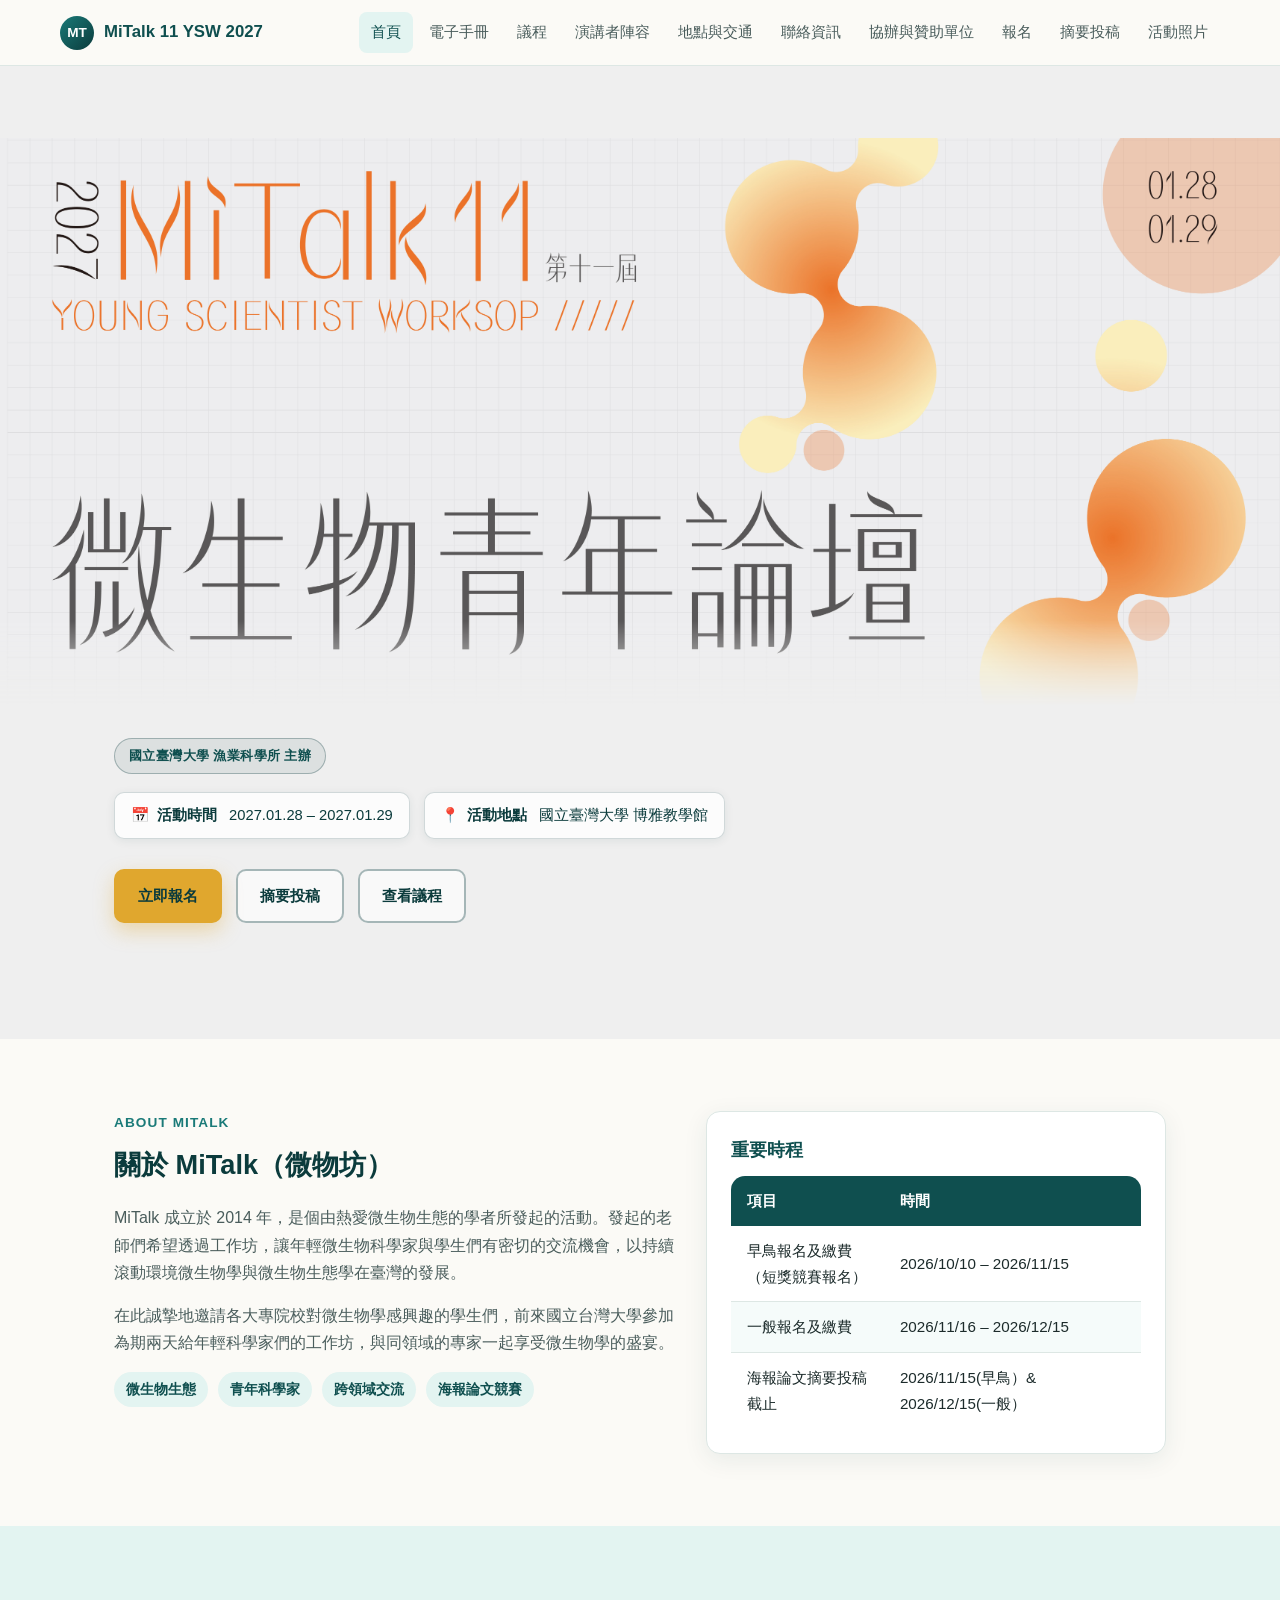
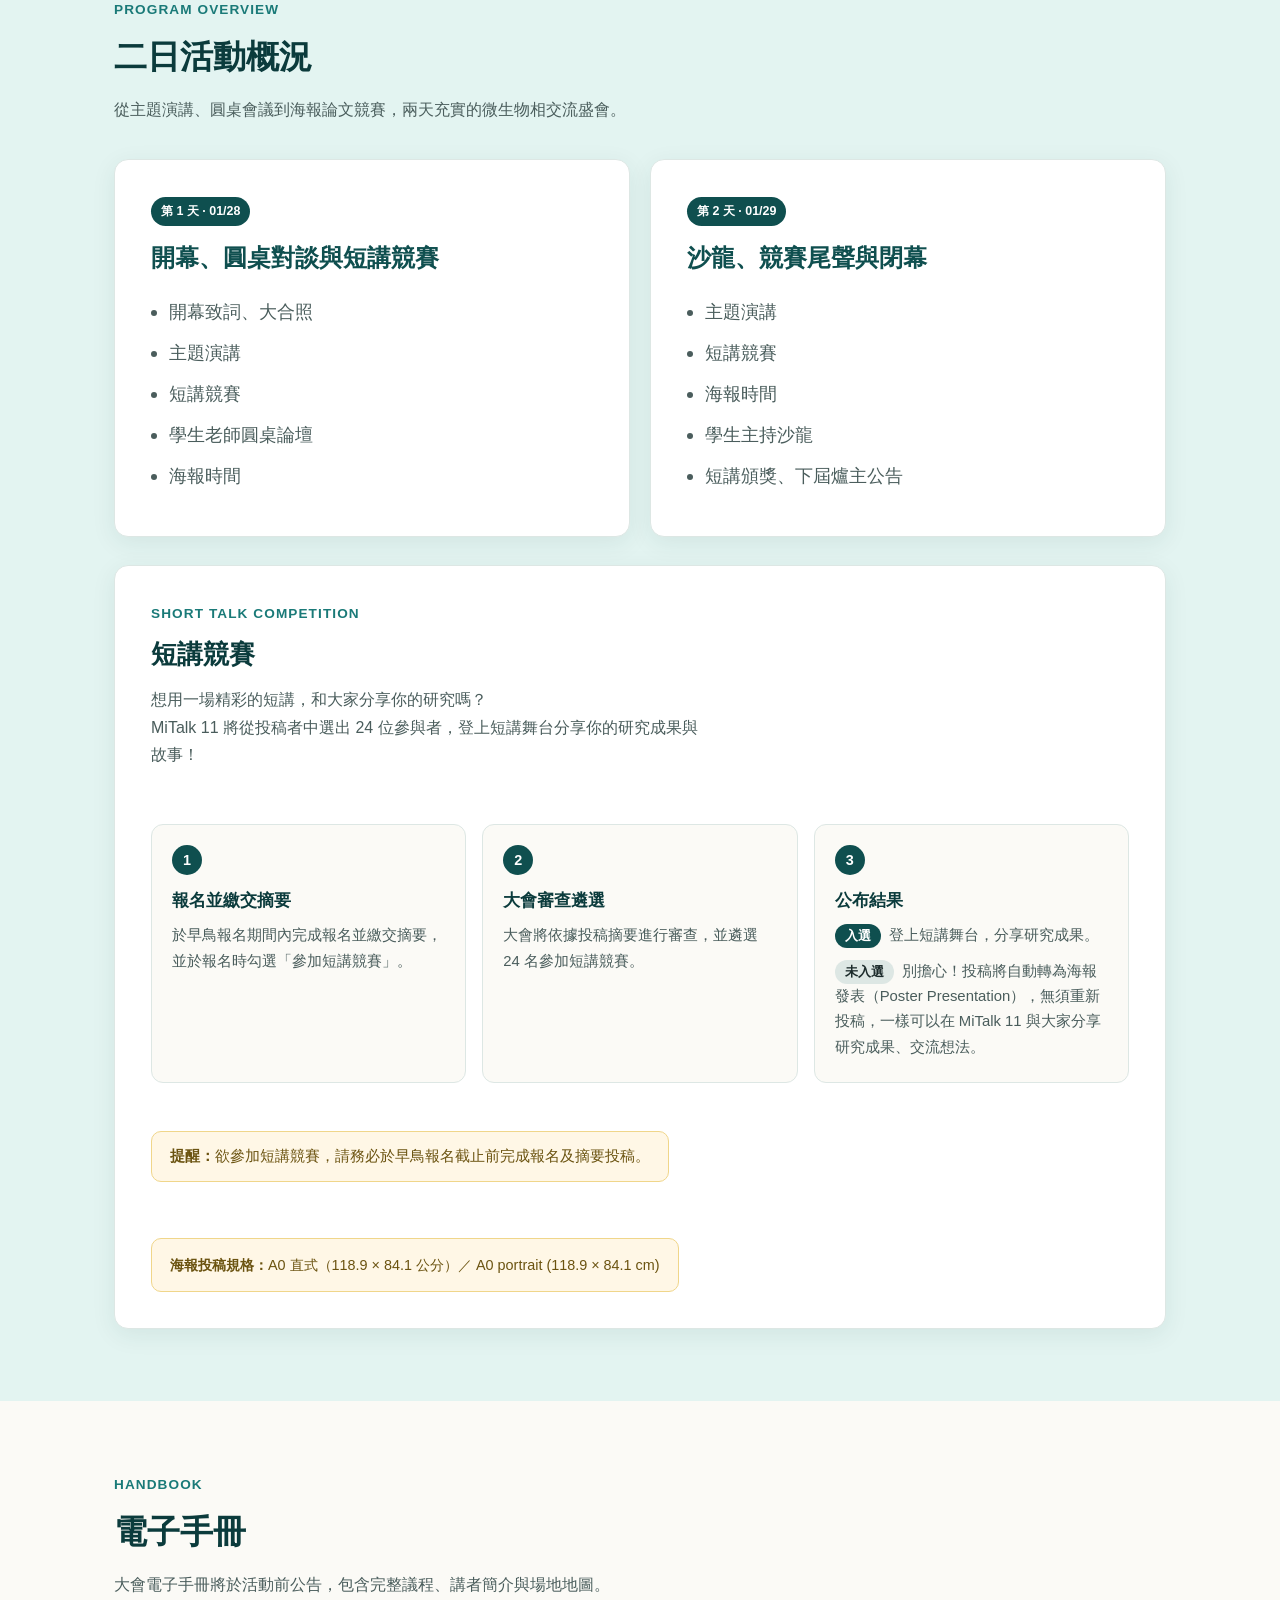
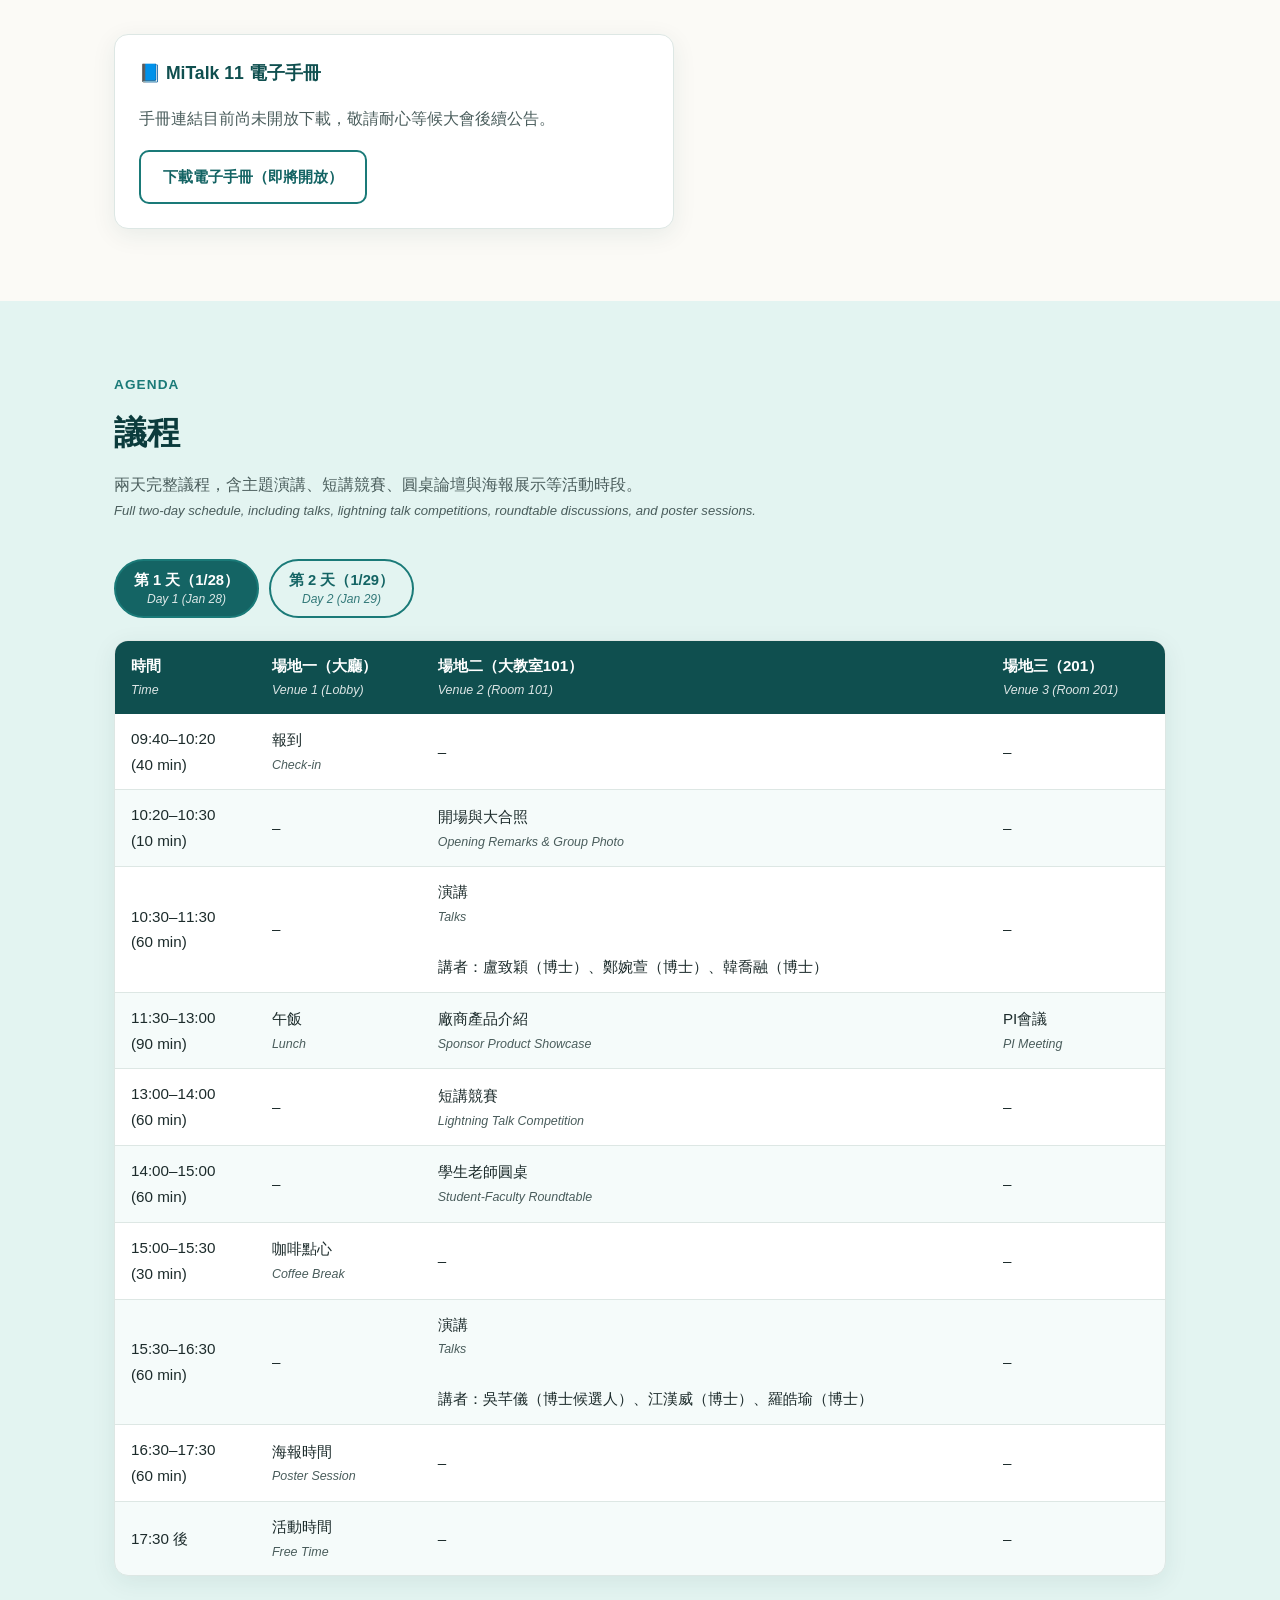
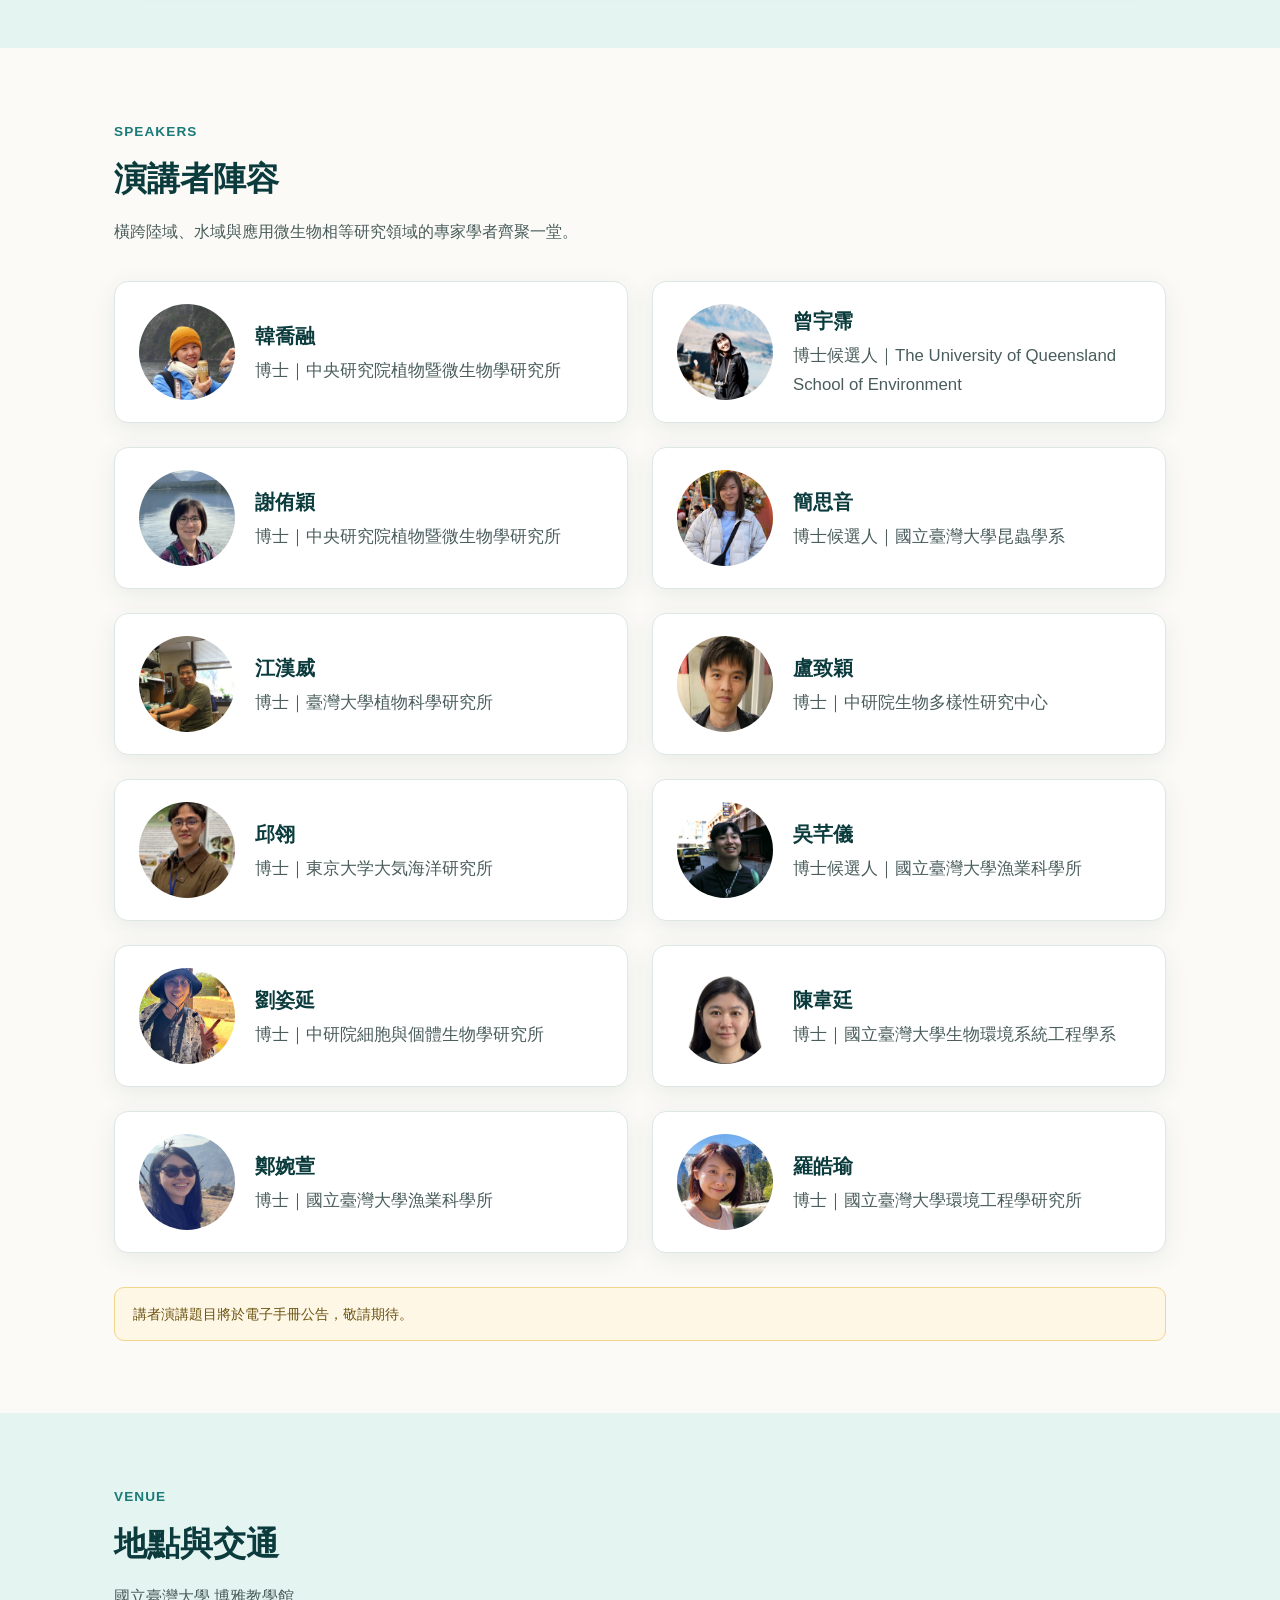
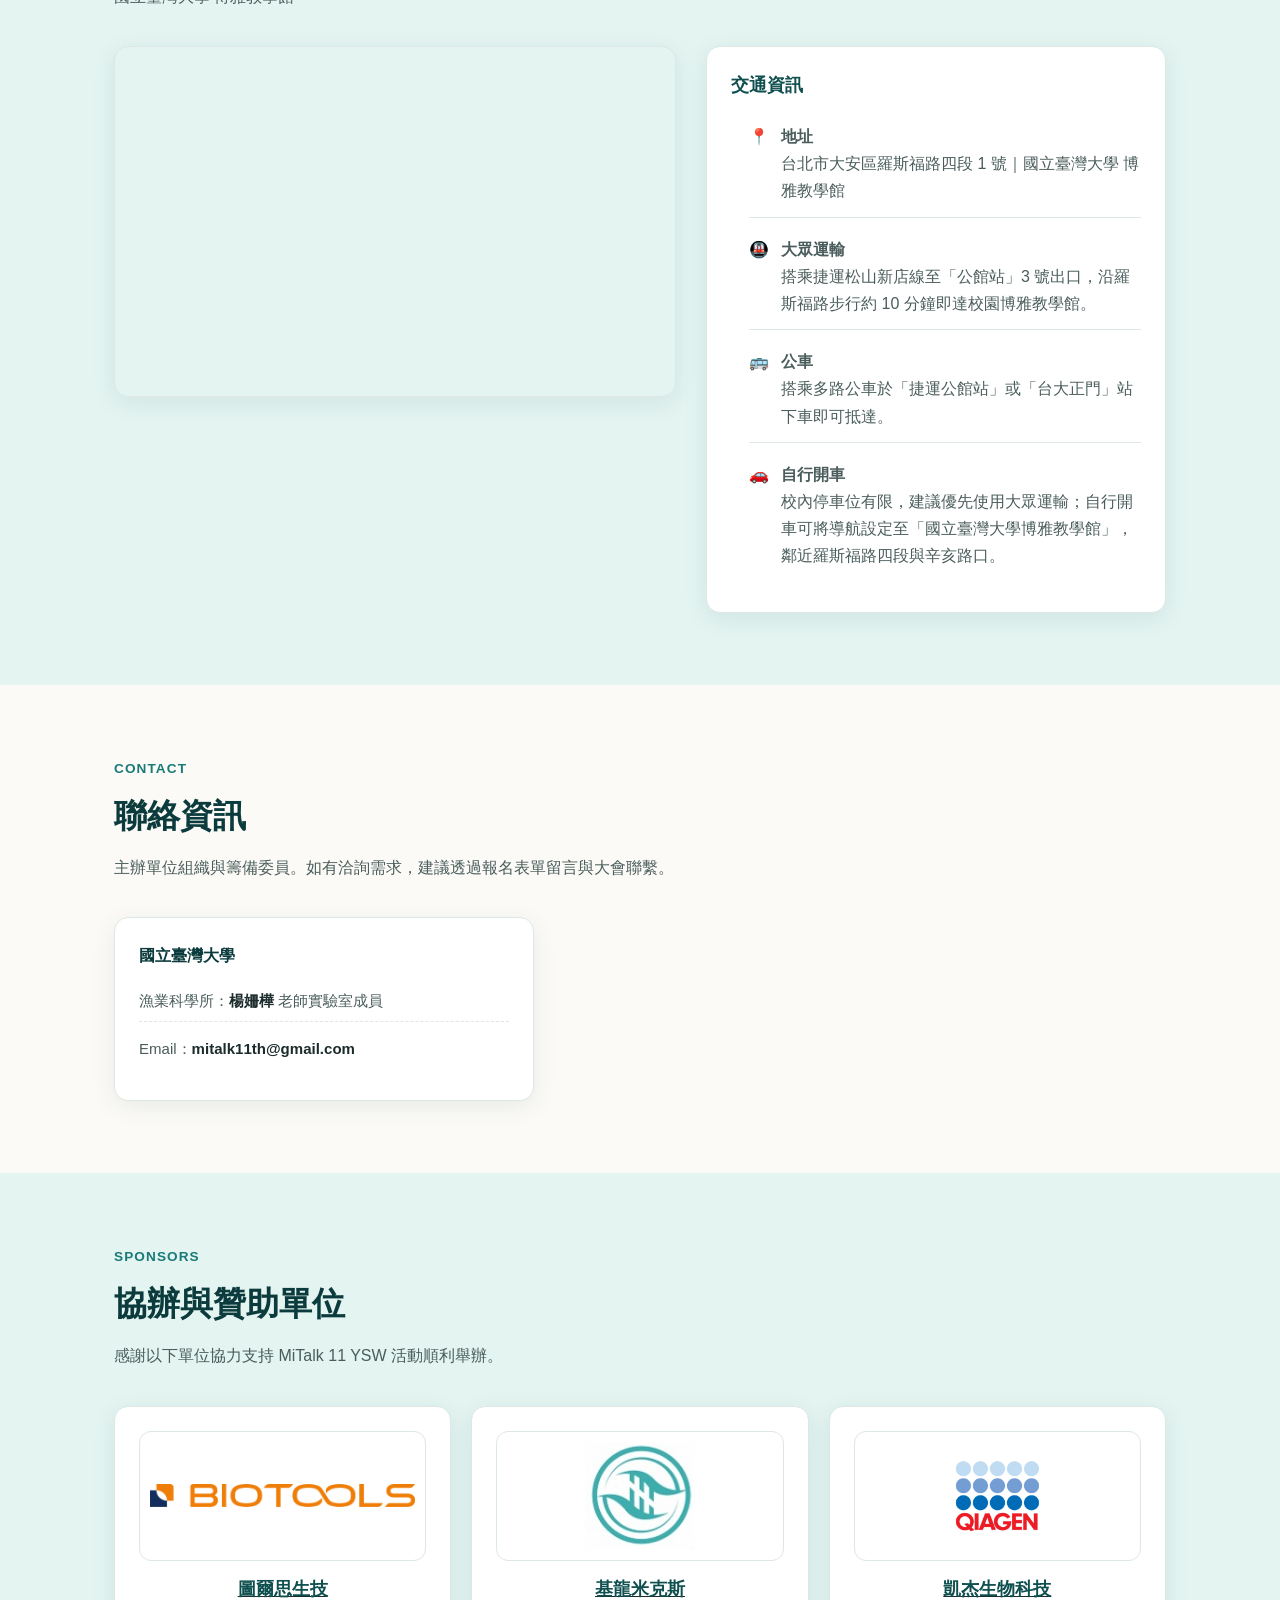
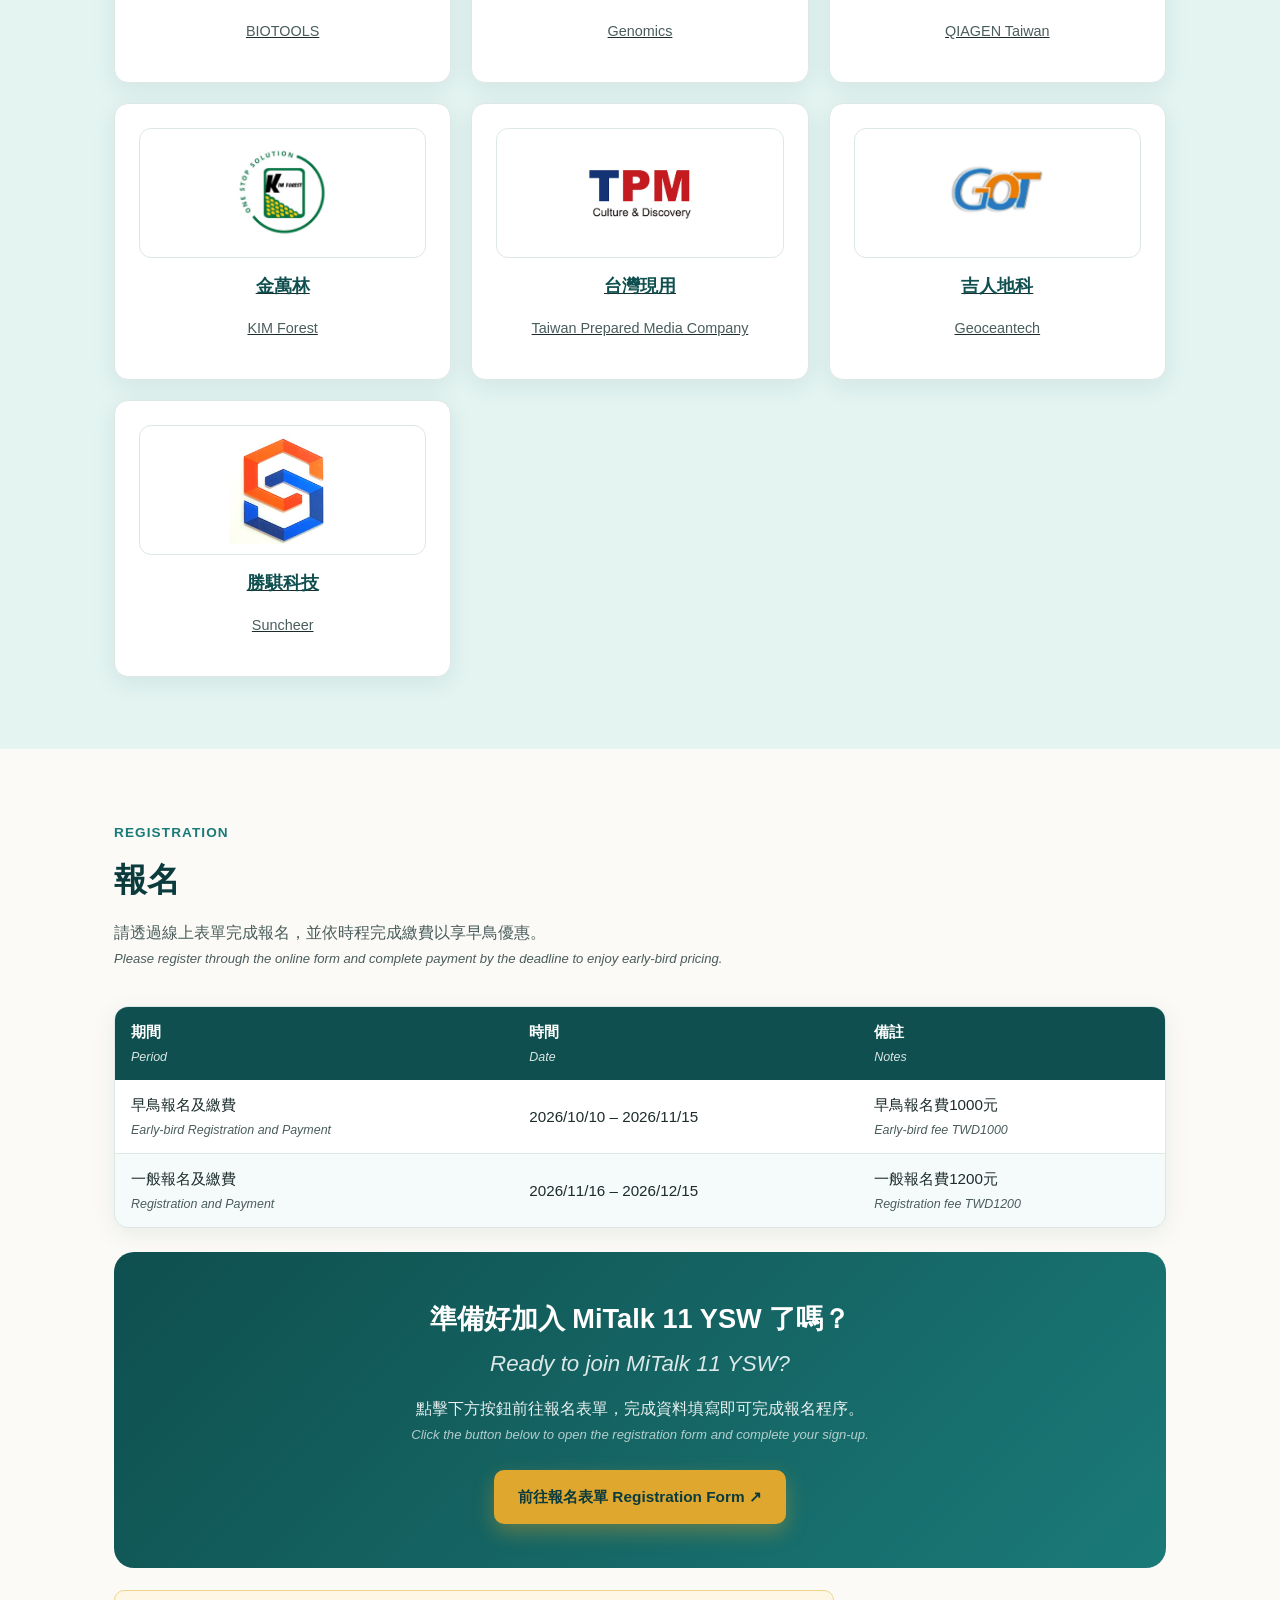
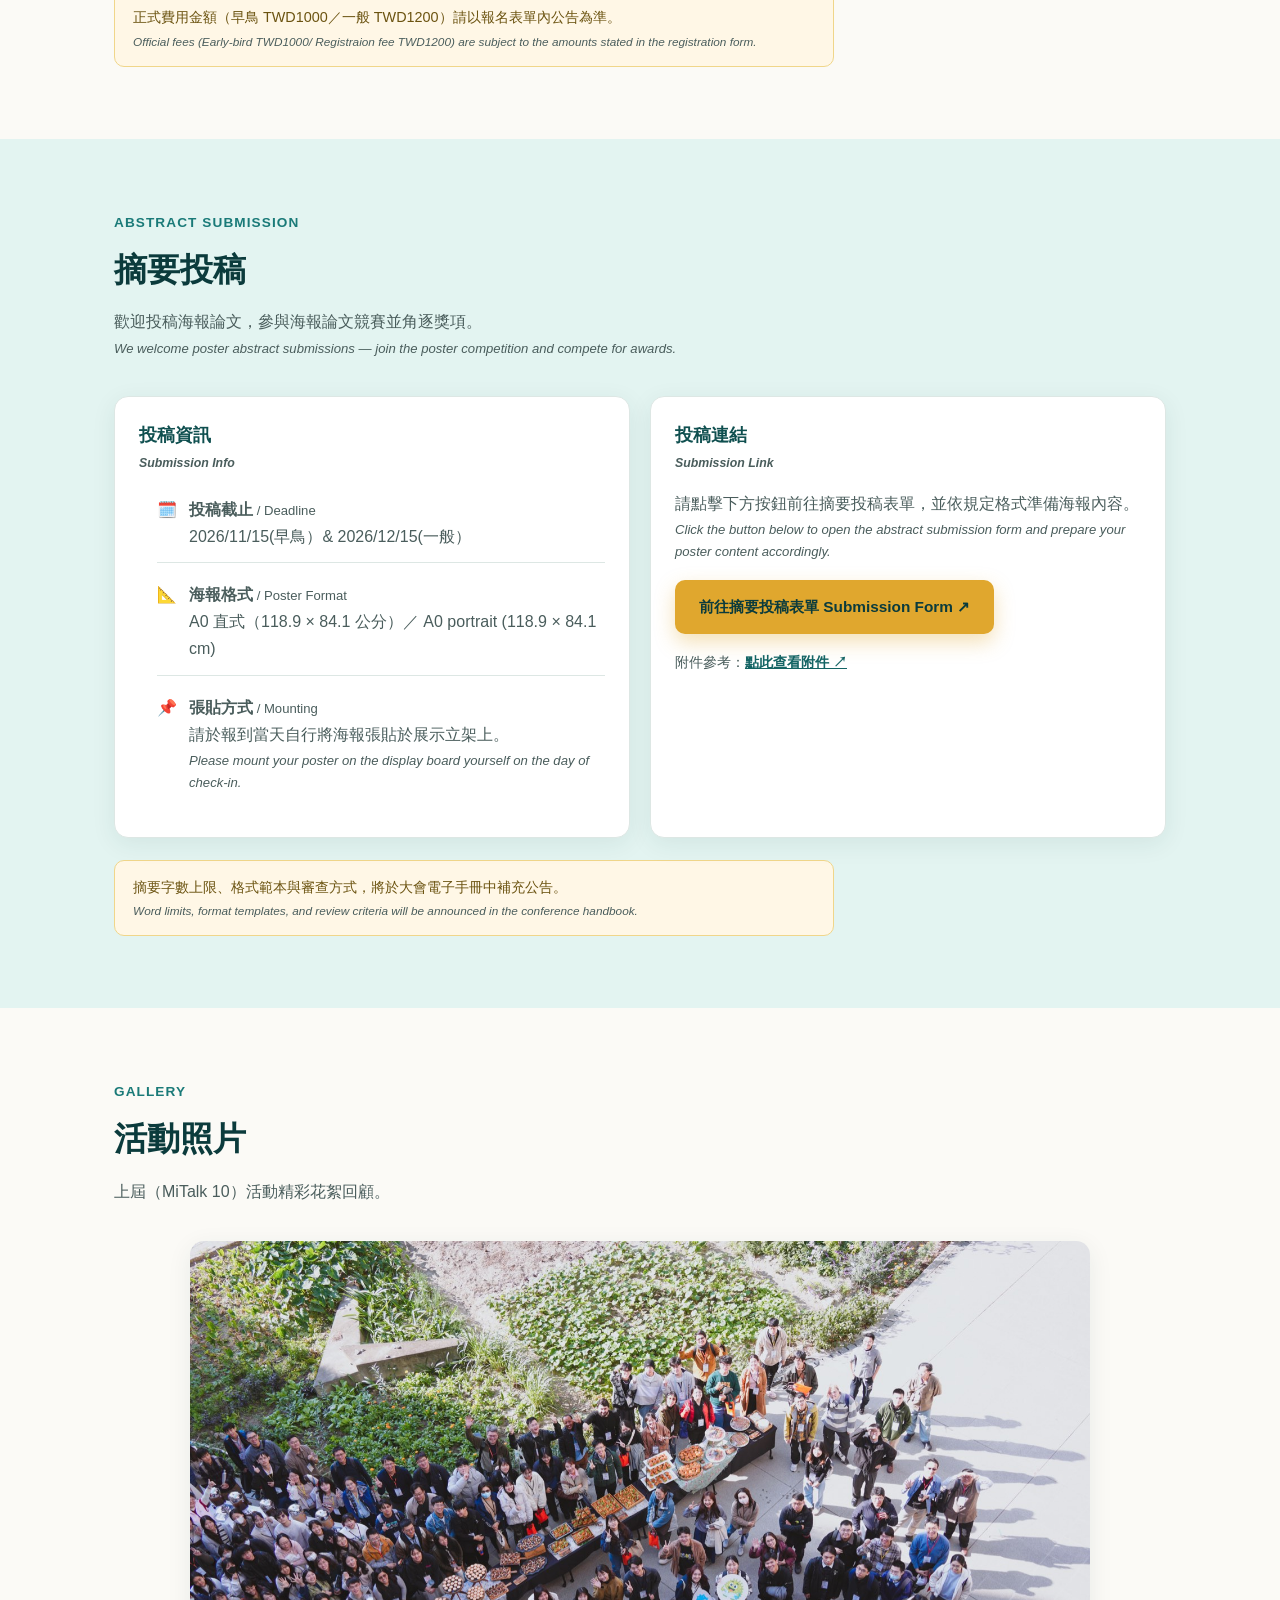
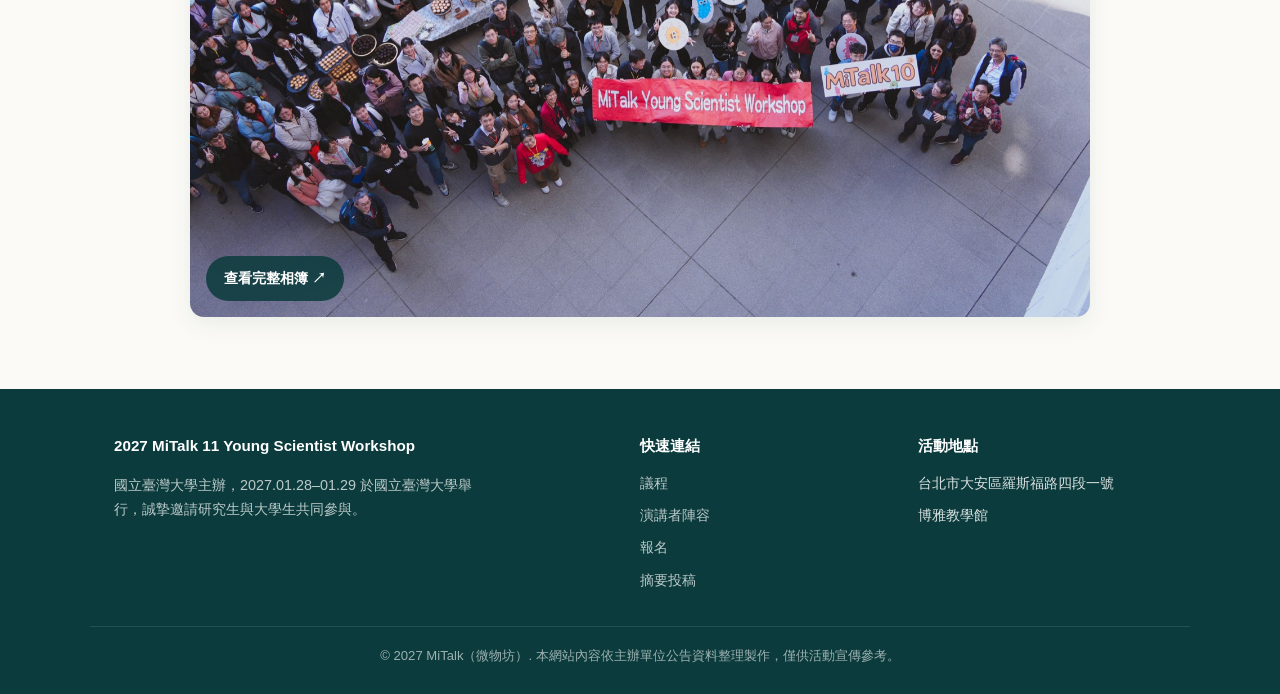
==== commit 96f0f793: "Update index.html" ====
--- a/index.html
+++ b/index.html
@@ -112,7 +112,7 @@
           <li>短講競賽</li>
           <li>海報時間</li>
           <li>學生主持沙龍</li>
-          <li>短講/海報頒獎、下屆爐主公告</li>
+          <li>短講頒獎、下屆爐主公告</li>
         </ul>
       </div>
     </div>
@@ -432,7 +432,7 @@
         <h3>投稿連結<span class="en" style="font-size:0.7em; font-weight:600;">Submission Link</span></h3>
         <p style="color:var(--ink-soft);">請點擊下方按鈕前往摘要投稿表單，並依規定格式準備海報內容。<span class="en">Click the button below to open the abstract submission form and prepare your poster content accordingly.</span></p>
         <a href="https://forms.gle/3LmF8EtWoWAffhXU7" target="_blank" rel="noopener" class="btn btn-primary">前往摘要投稿表單 Submission Form ↗</a>
-        <p style="margin-top:16px; color:var(--ink-soft); font-size:0.9rem;">附件參考：https://drive.google.com/file/d/1o2uCtBH5uW63iHZus3P75DJCpe5mxfhN/view?usp=sharing</p>
+  <p style="margin-top:16px; color:var(--ink-soft); font-size:0.9rem;">附件參考：<a href="https://drive.google.com/file/d/1o2uCtBH5uW63iHZus3P75DJCpe5mxfhN/view?usp=sharing" target="_blank" rel="noopener" style="color:var(--teal-700); font-weight:700;">點此查看附件 ↗</a></p>
       </div>
     </div>
     <div class="note-box" style="margin-top:22px; max-width:720px;">摘要字數上限、格式範本與審查方式，將於大會電子手冊中補充公告。<span class="en">Word limits, format templates, and review criteria will be announced in the conference handbook.</span></div>
--- a/style.css
+++ b/style.css
@@ -676,3 +676,132 @@
 @media (max-width: 860px) {
   .two-col { grid-template-columns: 1fr; }
 }
+
+/* ---------- Short talk competition ---------- */
+.talk-card {
+  background: var(--card);
+  border: 1px solid var(--line);
+  border-radius: var(--radius);
+  box-shadow: var(--shadow);
+  padding: 36px;
+  margin-top: 28px;
+}
+
+.talk-head {
+  display: flex;
+  align-items: center;
+  justify-content: space-between;
+  gap: 28px;
+  flex-wrap: wrap;
+}
+
+.talk-head h3 {
+  margin: 0 0 10px;
+  font-size: 1.6rem;
+  color: var(--teal-900);
+}
+
+.talk-head p {
+  margin: 0;
+  color: var(--ink-soft);
+  max-width: 560px;
+}
+
+.talk-count {
+  background: var(--teal-100);
+  color: var(--teal-800);
+  border-radius: 16px;
+  padding: 16px 32px;
+  text-align: center;
+}
+
+.talk-count b {
+  display: block;
+  font-size: 3rem;
+  line-height: 1;
+  font-weight: 800;
+  font-variant-numeric: tabular-nums;
+}
+
+.talk-count span {
+  font-size: 0.9rem;
+  font-weight: 600;
+}
+
+.talk-steps {
+  list-style: none;
+  counter-reset: step;
+  display: grid;
+  grid-template-columns: repeat(3, 1fr);
+  gap: 16px;
+  margin: 28px 0 0;
+  padding: 0;
+}
+
+.talk-steps li {
+  counter-increment: step;
+  background: var(--paper);
+  border: 1px solid var(--line);
+  border-radius: 12px;
+  padding: 20px 20px 22px;
+}
+
+.talk-steps li::before {
+  content: counter(step);
+  display: flex;
+  align-items: center;
+  justify-content: center;
+  width: 30px;
+  height: 30px;
+  margin-bottom: 12px;
+  border-radius: 50%;
+  background: var(--teal-800);
+  color: #fff;
+  font-weight: 800;
+  font-size: 0.9rem;
+}
+
+.talk-steps h4 {
+  margin: 0 0 8px;
+  font-size: 1.05rem;
+  color: var(--teal-900);
+}
+
+.talk-steps p {
+  margin: 0 0 10px;
+  font-size: 0.93rem;
+  color: var(--ink-soft);
+}
+
+.talk-steps p:last-child { margin-bottom: 0; }
+
+.talk-tag {
+  display: inline-block;
+  margin-right: 8px;
+  padding: 1px 10px;
+  border-radius: 999px;
+  background: var(--line);
+  color: var(--ink);
+  font-size: 0.8rem;
+  font-weight: 700;
+}
+
+.talk-tag-yes {
+  background: var(--teal-800);
+  color: #fff;
+}
+
+.talk-reminder {
+  margin-top: 20px;
+  padding: 12px 18px;
+  background: #fff7e6;
+  border: 1px solid #f0d68a;
+  border-radius: 10px;
+  color: #6b5310;
+  font-size: 0.92rem;
+}
+
+@media (max-width: 860px) {
+  .talk-card { padding: 24px 20px; }
+  .talk-steps { grid-template-columns: 1fr; }
+}
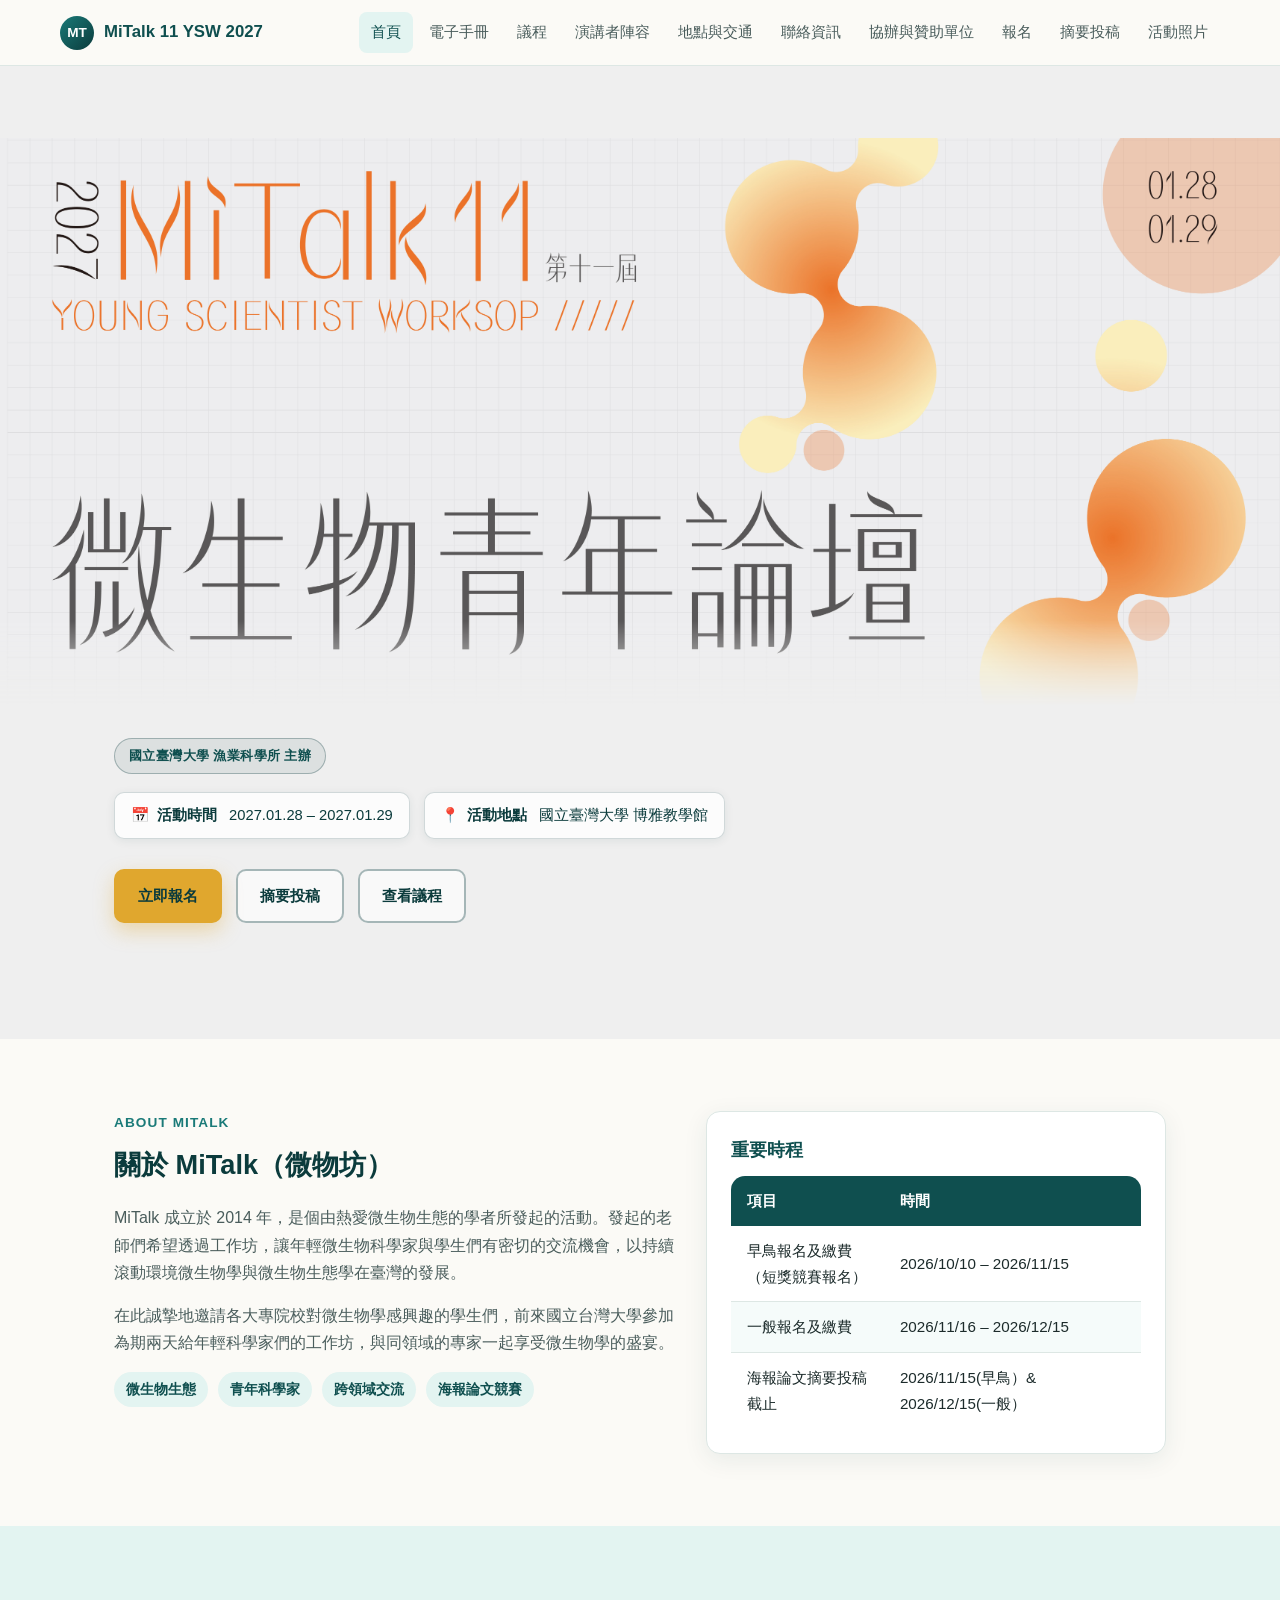
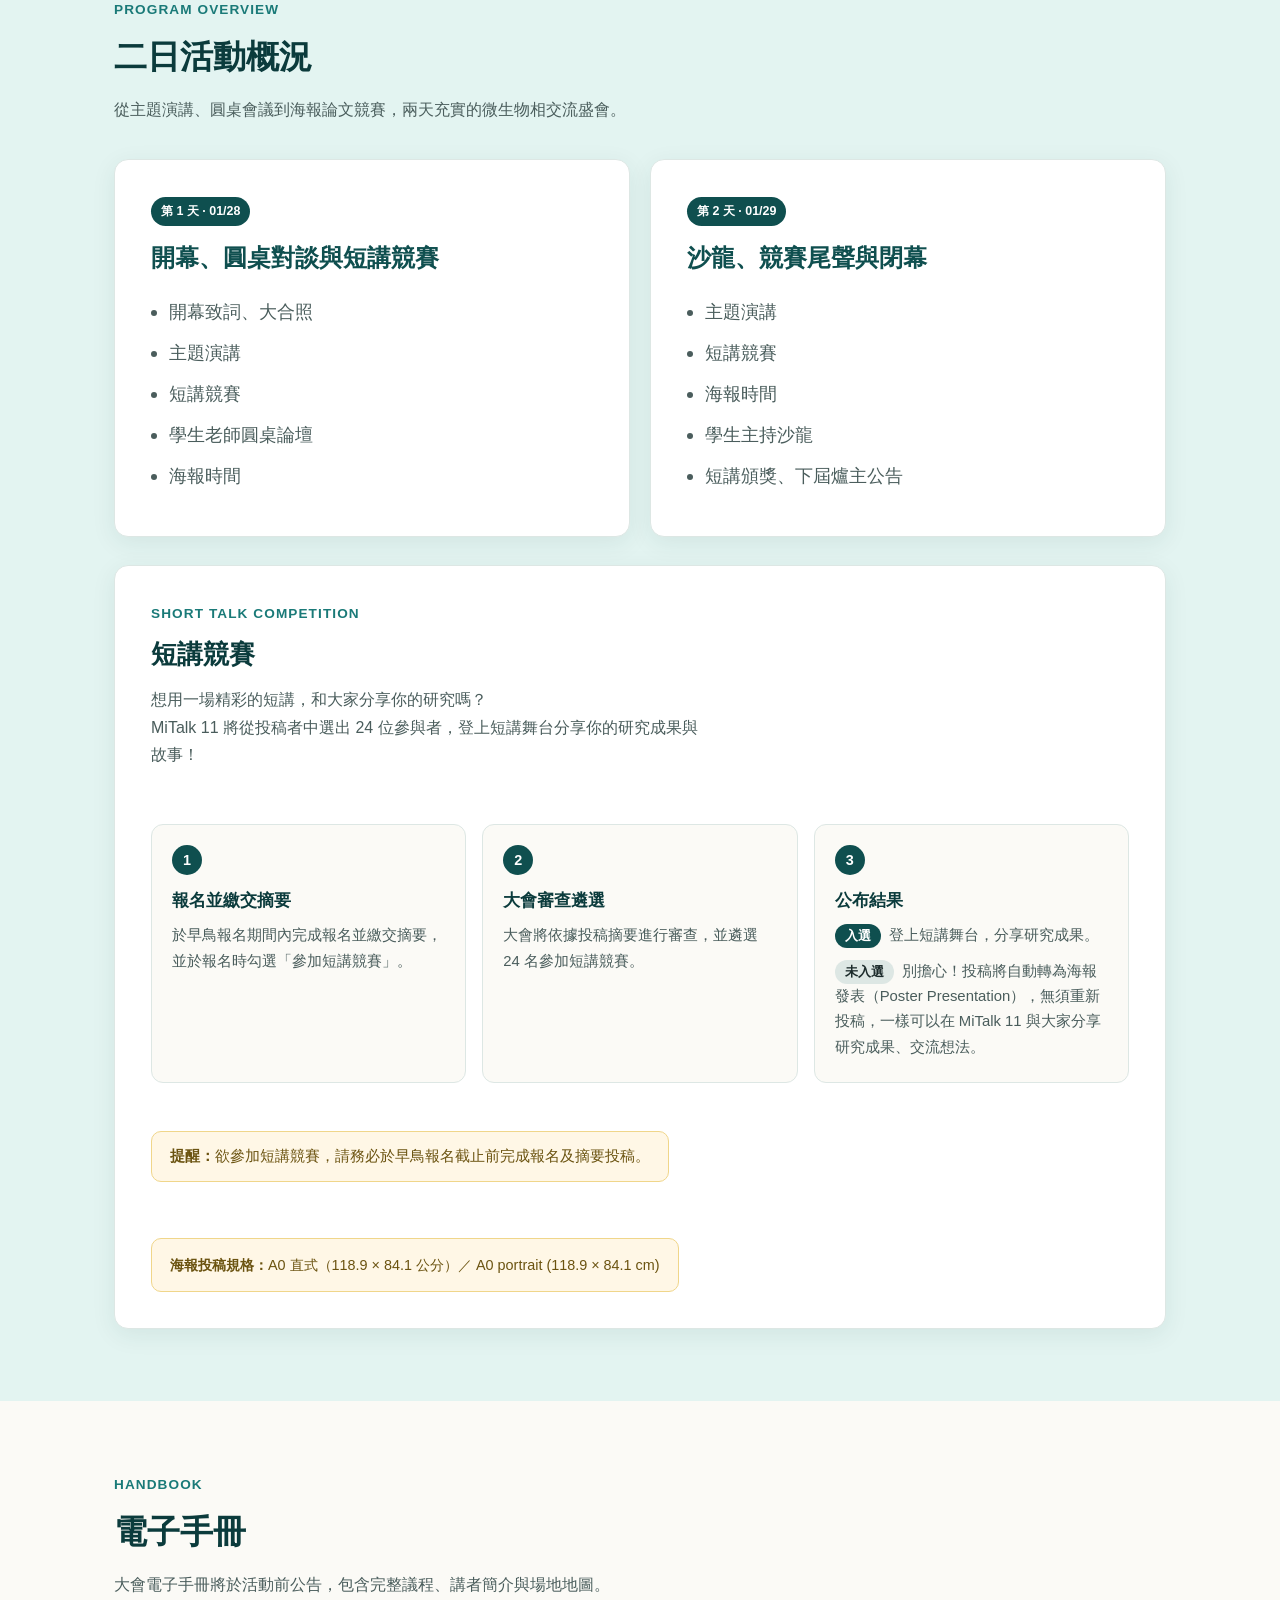
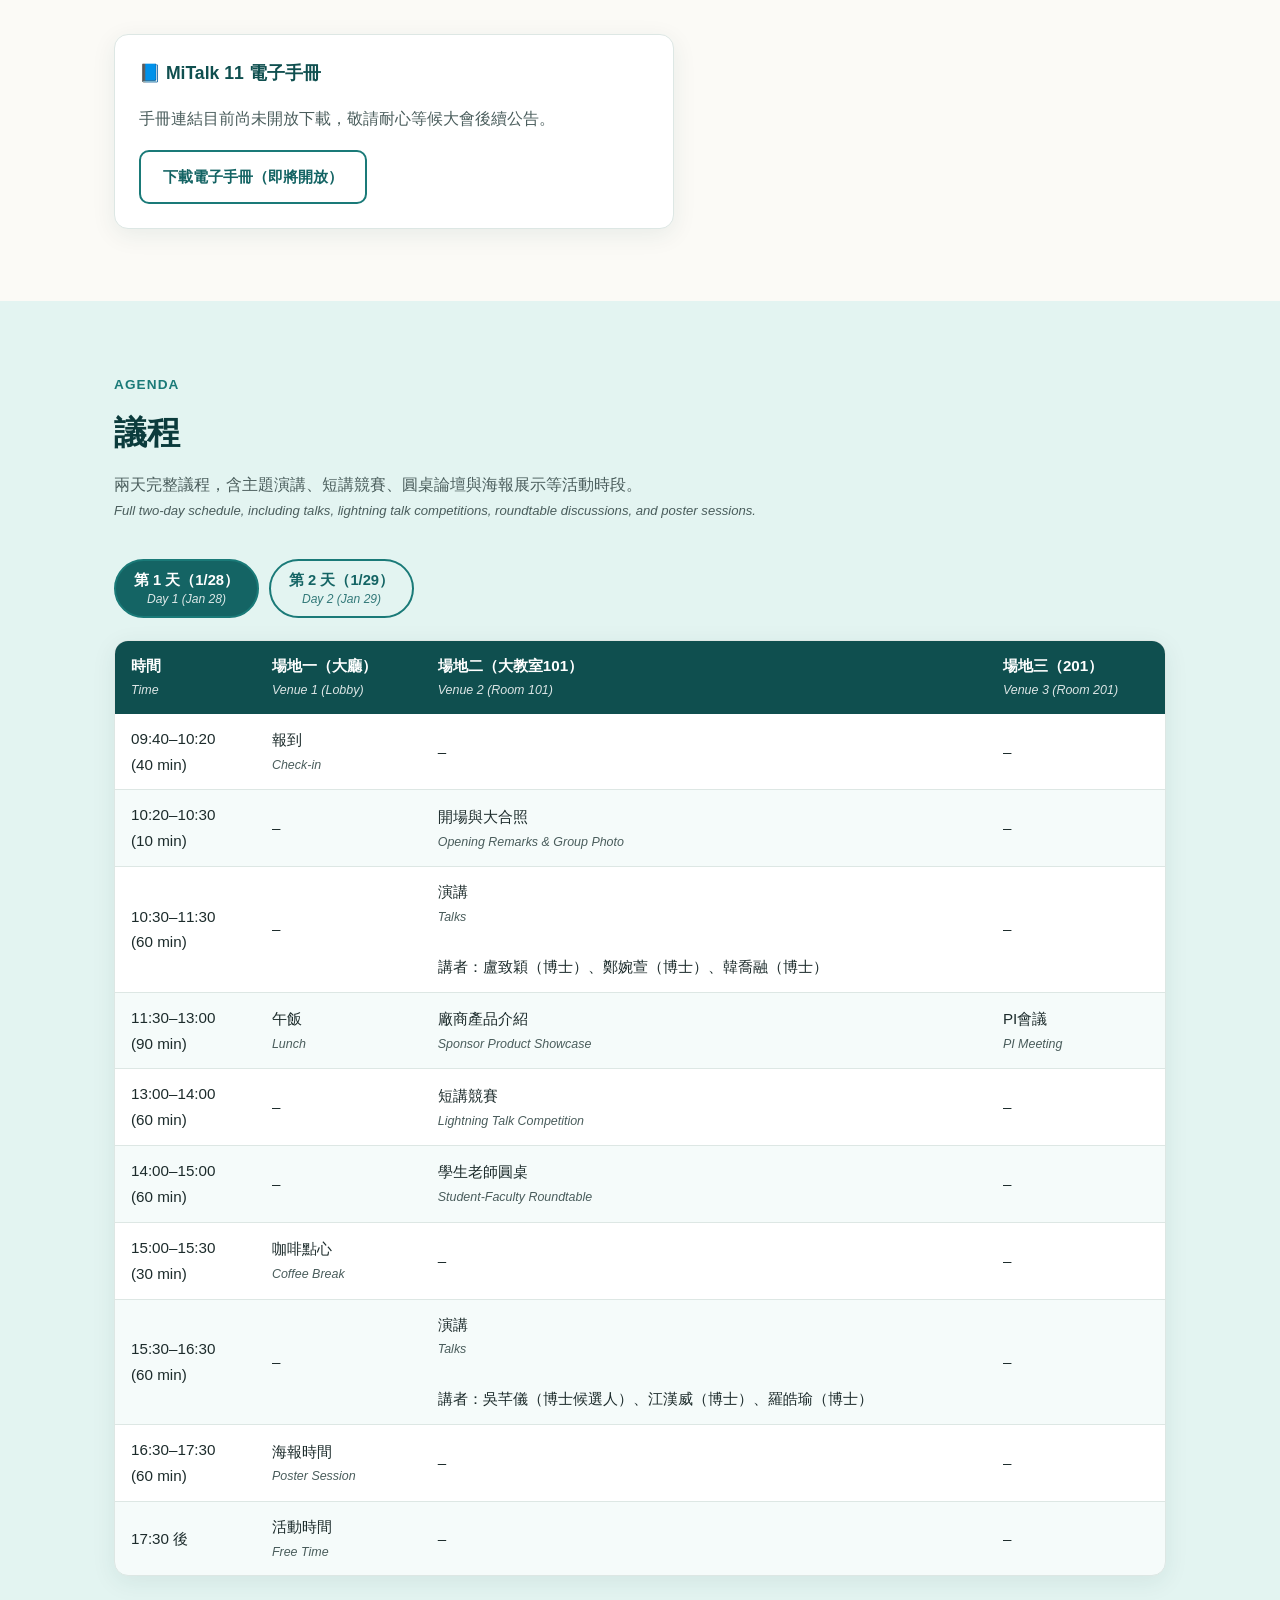
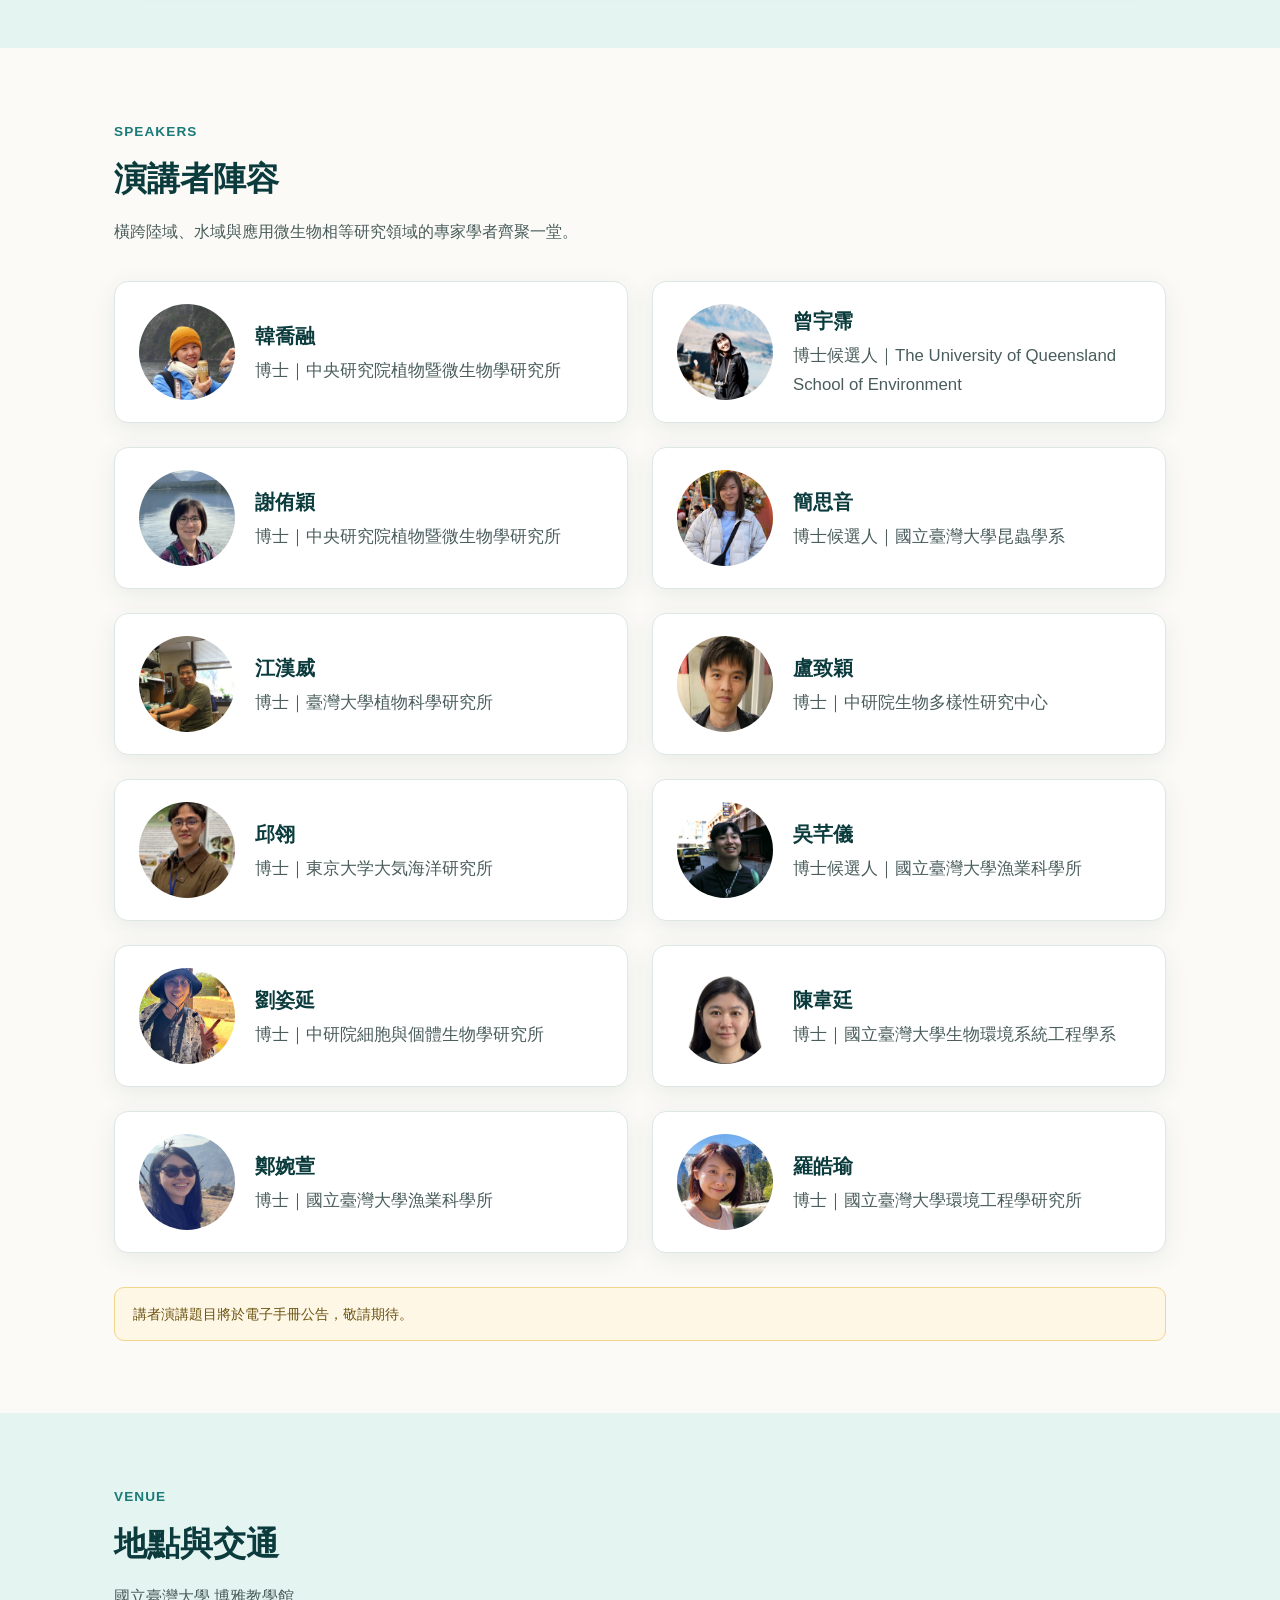
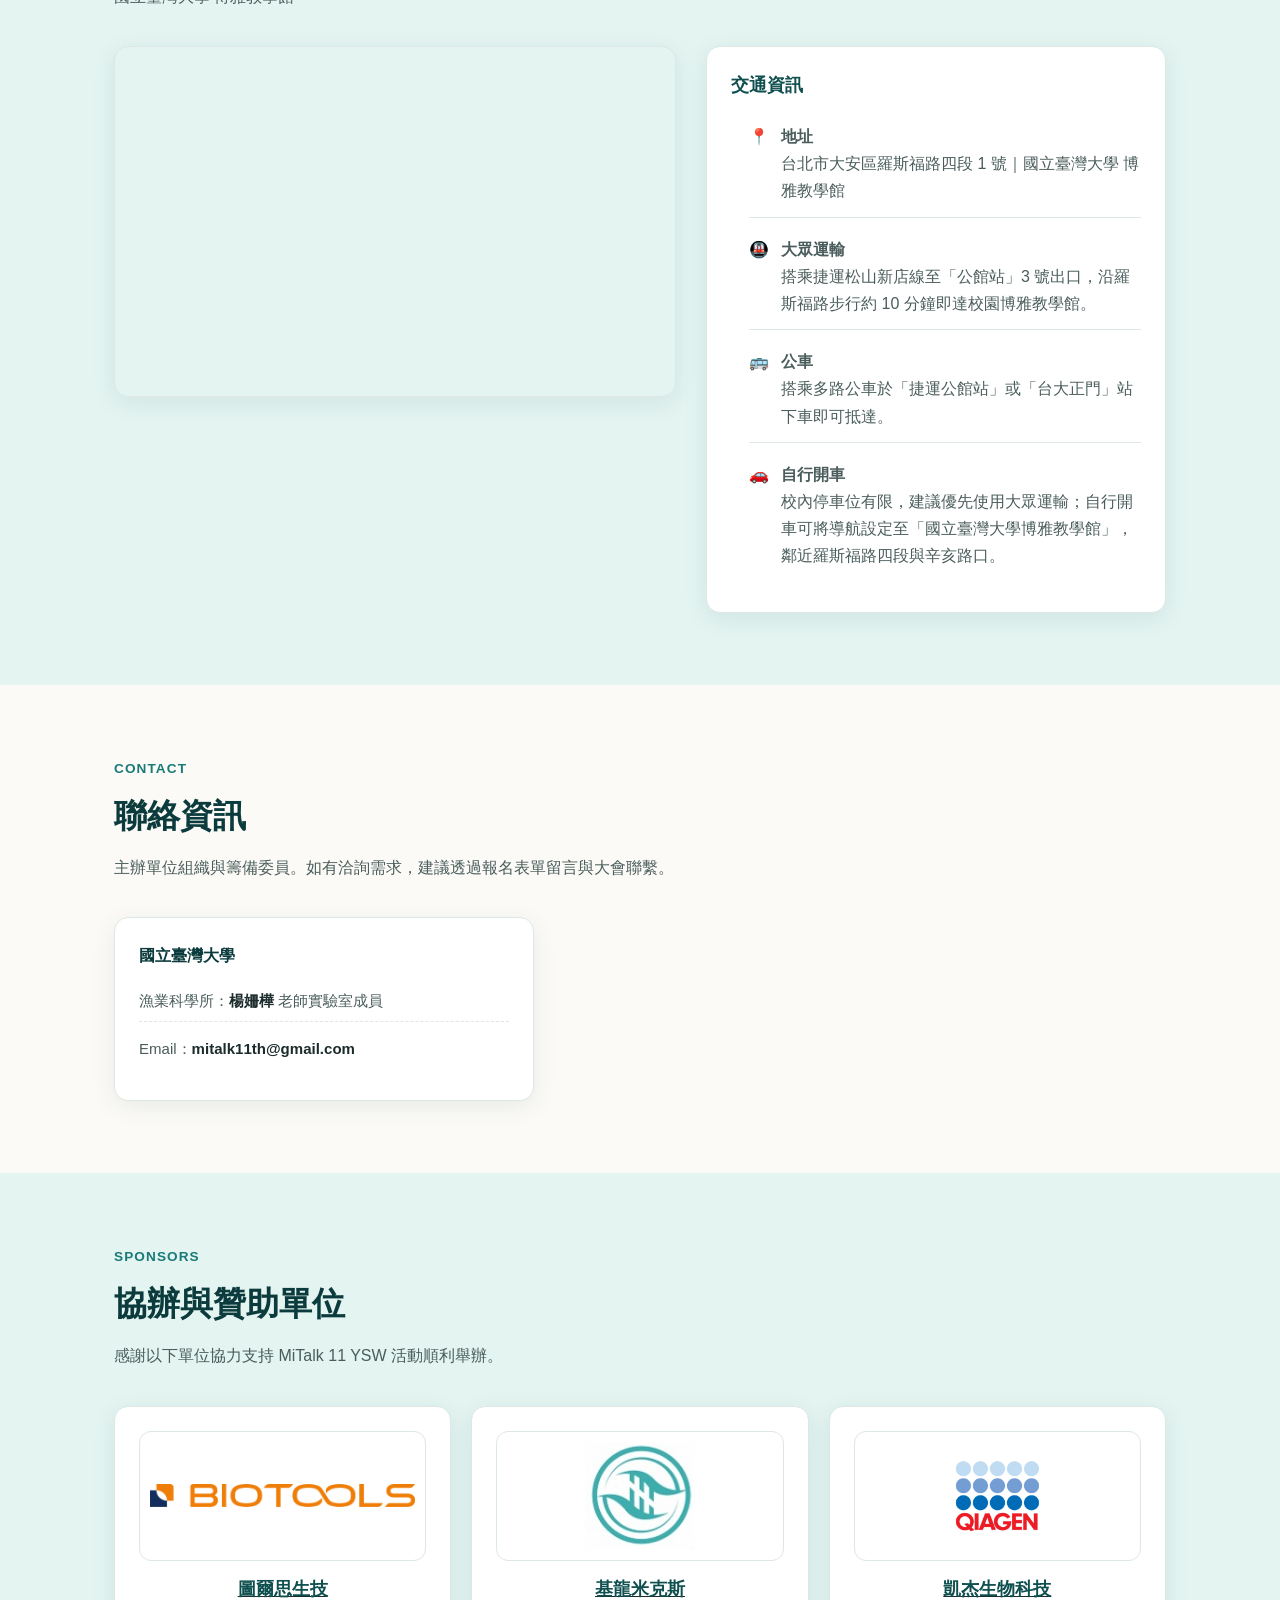
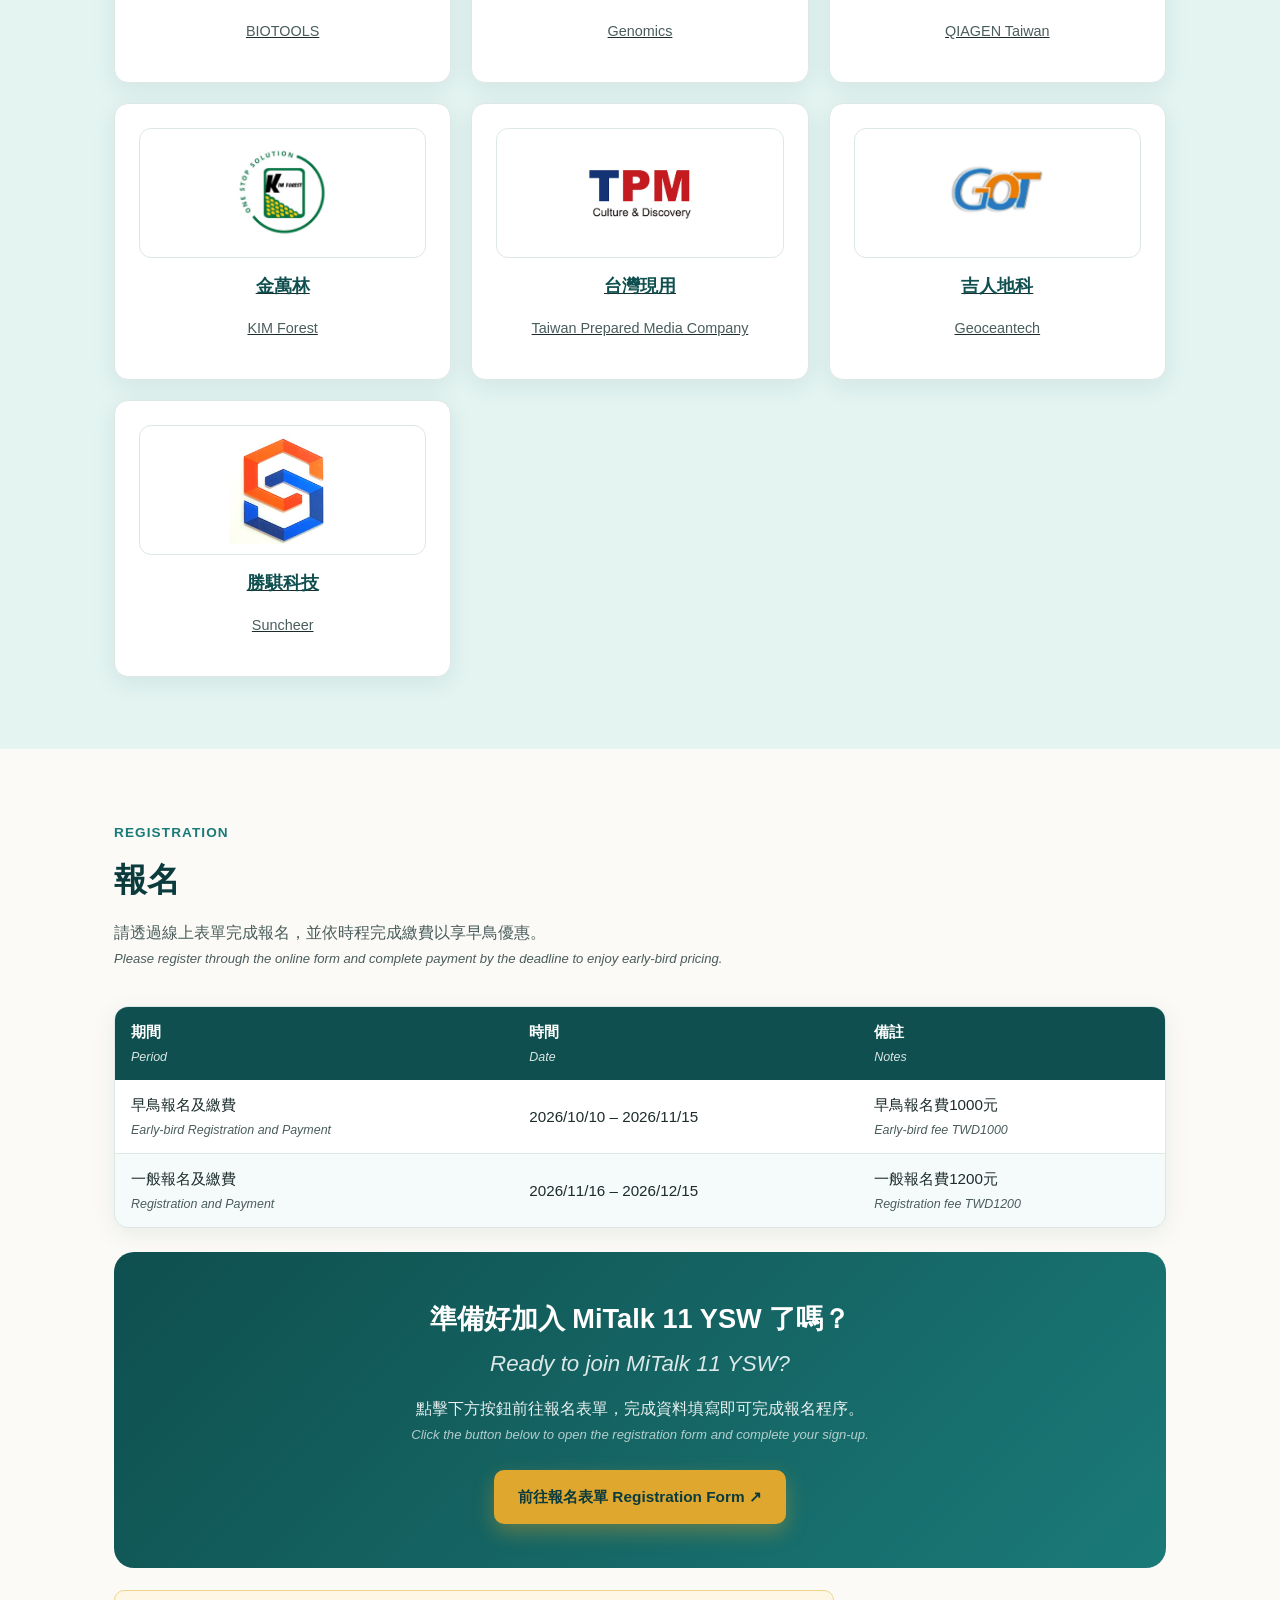
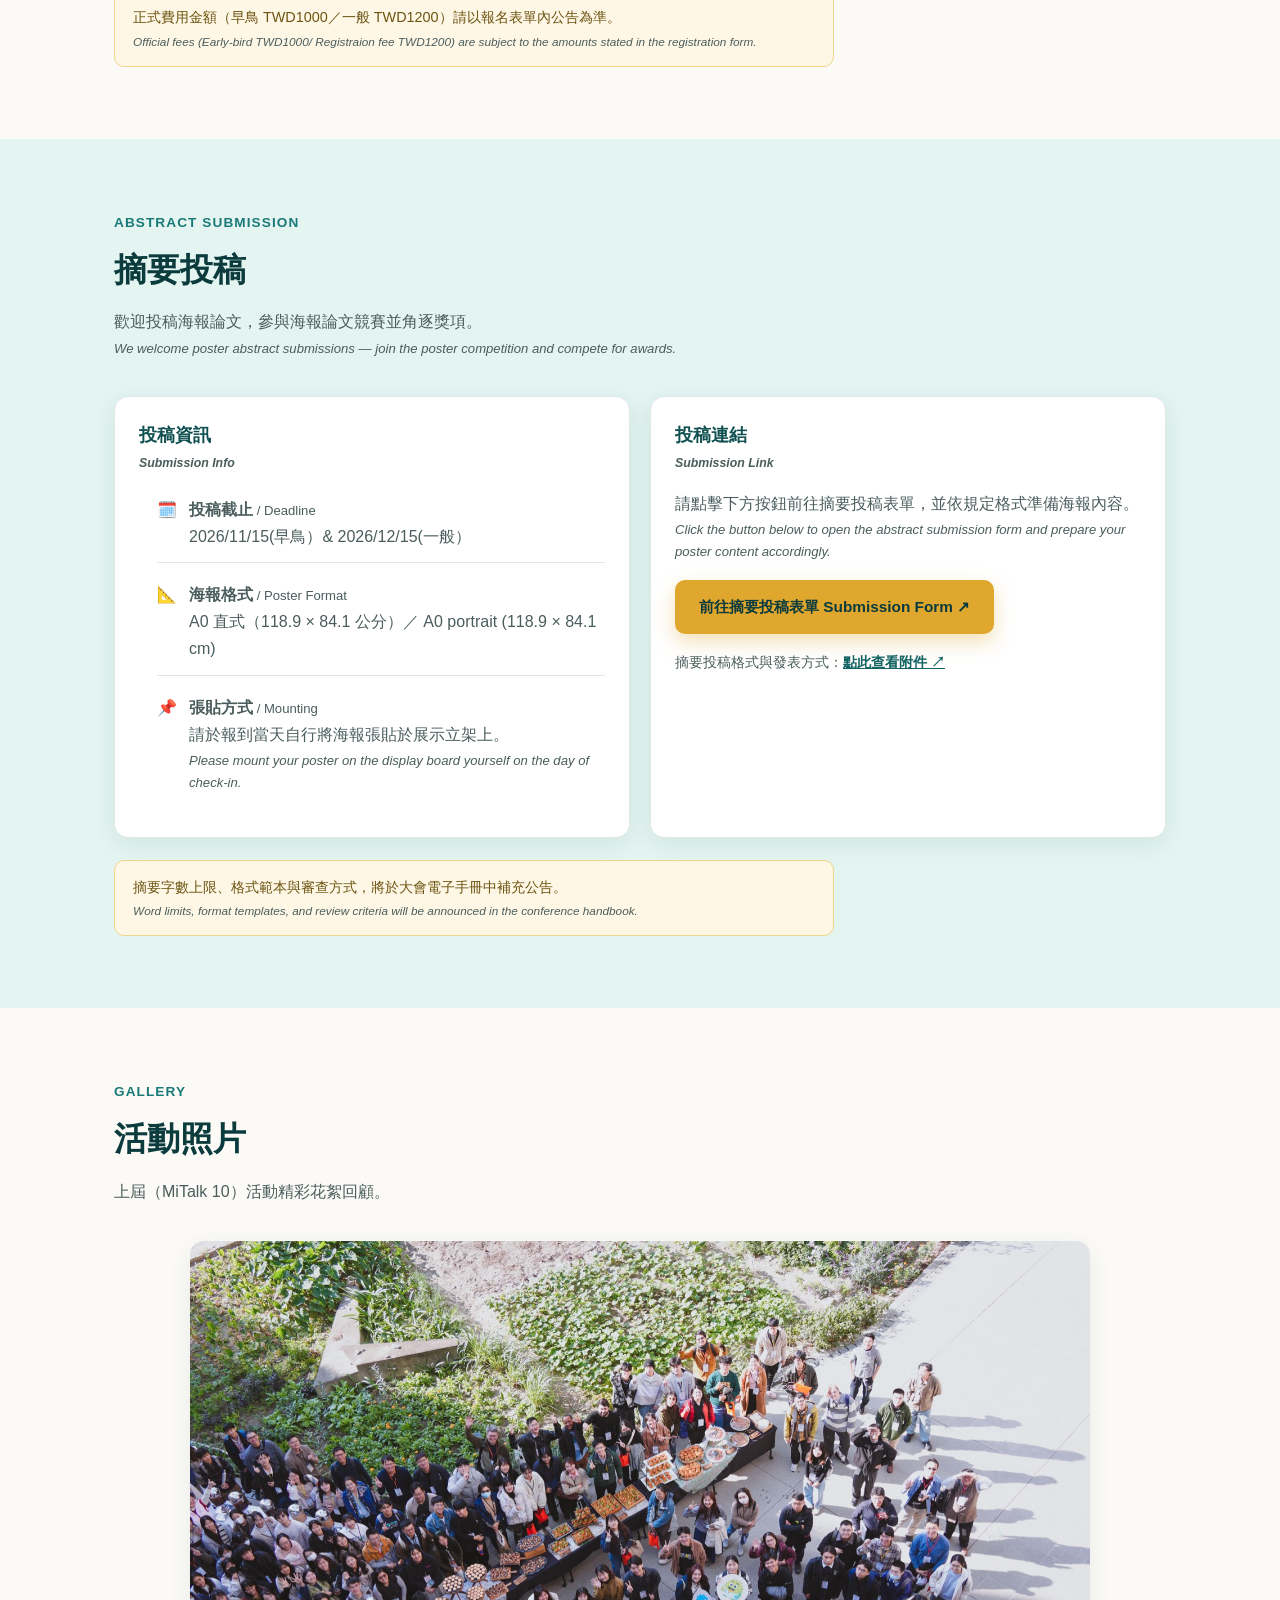
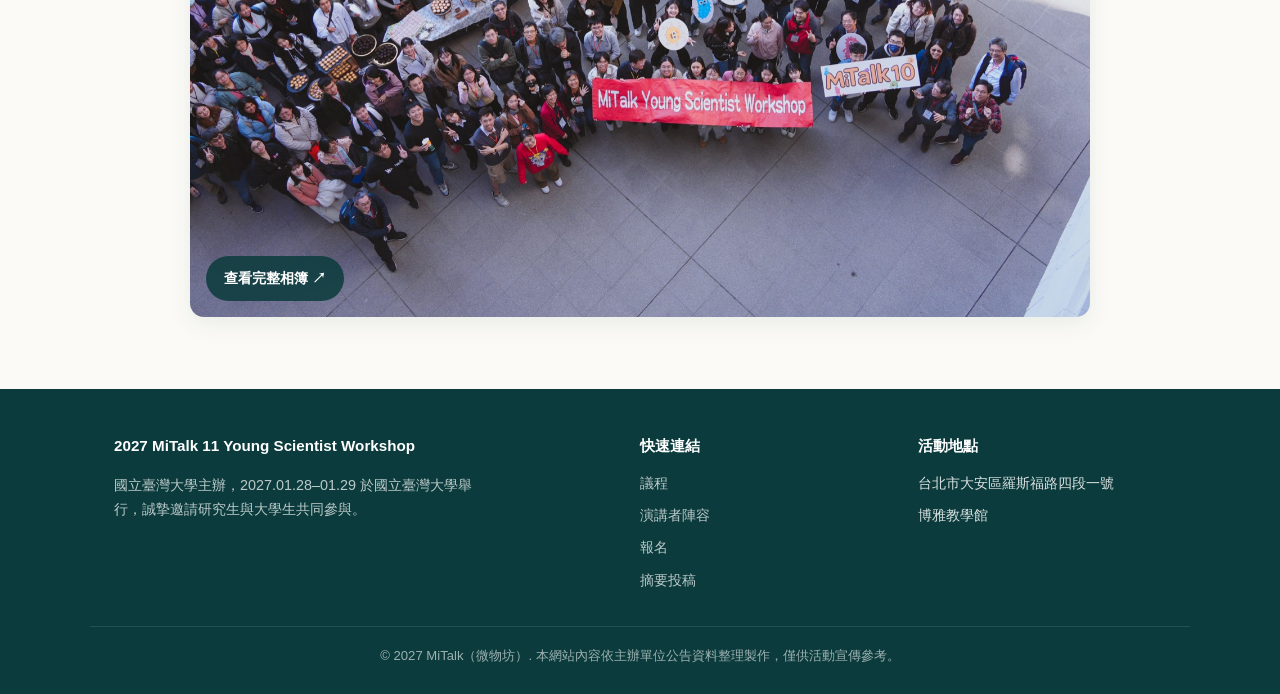
==== commit ce35e7ad: "Update index.html" ====
--- a/index.html
+++ b/index.html
@@ -432,7 +432,7 @@
         <h3>投稿連結<span class="en" style="font-size:0.7em; font-weight:600;">Submission Link</span></h3>
         <p style="color:var(--ink-soft);">請點擊下方按鈕前往摘要投稿表單，並依規定格式準備海報內容。<span class="en">Click the button below to open the abstract submission form and prepare your poster content accordingly.</span></p>
         <a href="https://forms.gle/3LmF8EtWoWAffhXU7" target="_blank" rel="noopener" class="btn btn-primary">前往摘要投稿表單 Submission Form ↗</a>
-  <p style="margin-top:16px; color:var(--ink-soft); font-size:0.9rem;">附件參考：<a href="https://drive.google.com/file/d/1o2uCtBH5uW63iHZus3P75DJCpe5mxfhN/view?usp=sharing" target="_blank" rel="noopener" style="color:var(--teal-700); font-weight:700;">點此查看附件 ↗</a></p>
+  <p style="margin-top:16px; color:var(--ink-soft); font-size:0.9rem;">摘要投稿格式與發表方式：<a href="https://drive.google.com/file/d/1o2uCtBH5uW63iHZus3P75DJCpe5mxfhN/view?usp=sharing" target="_blank" rel="noopener" style="color:var(--teal-700); font-weight:700;">點此查看附件 ↗</a></p>
       </div>
     </div>
     <div class="note-box" style="margin-top:22px; max-width:720px;">摘要字數上限、格式範本與審查方式，將於大會電子手冊中補充公告。<span class="en">Word limits, format templates, and review criteria will be announced in the conference handbook.</span></div>
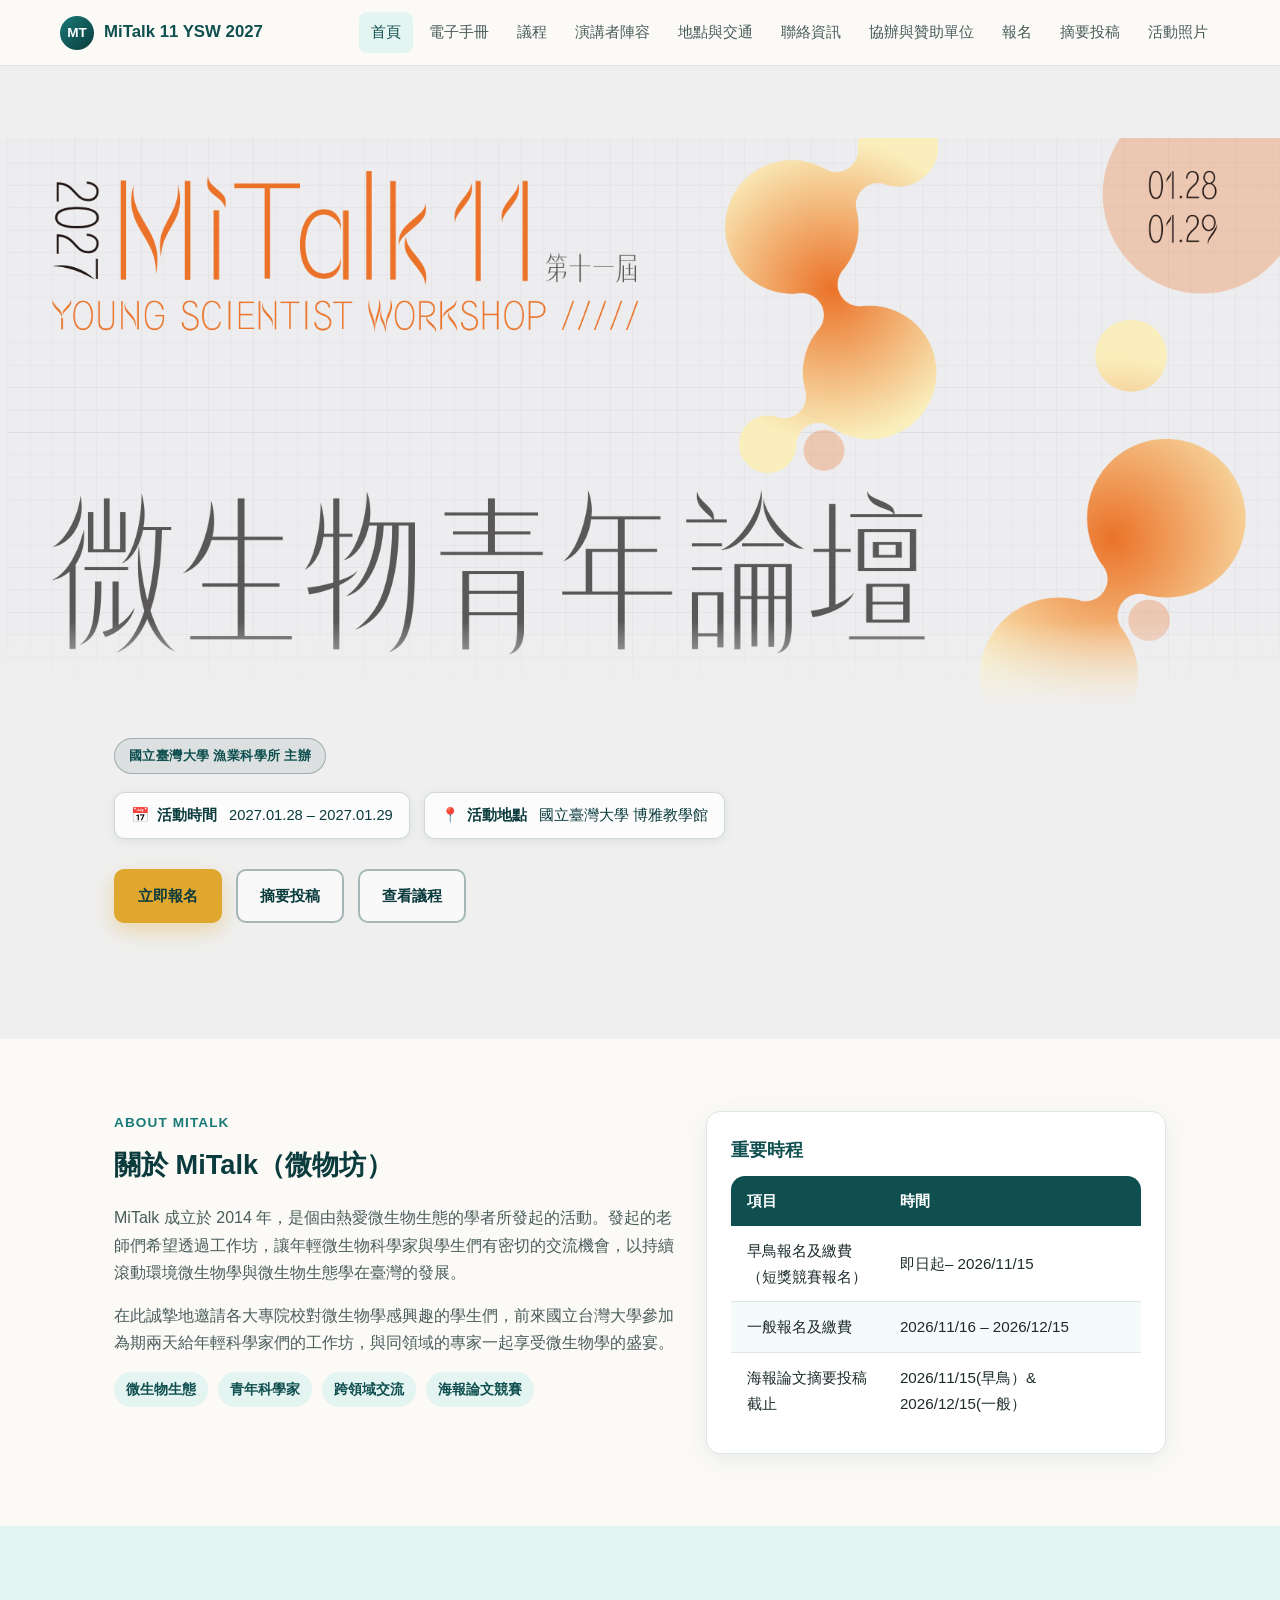
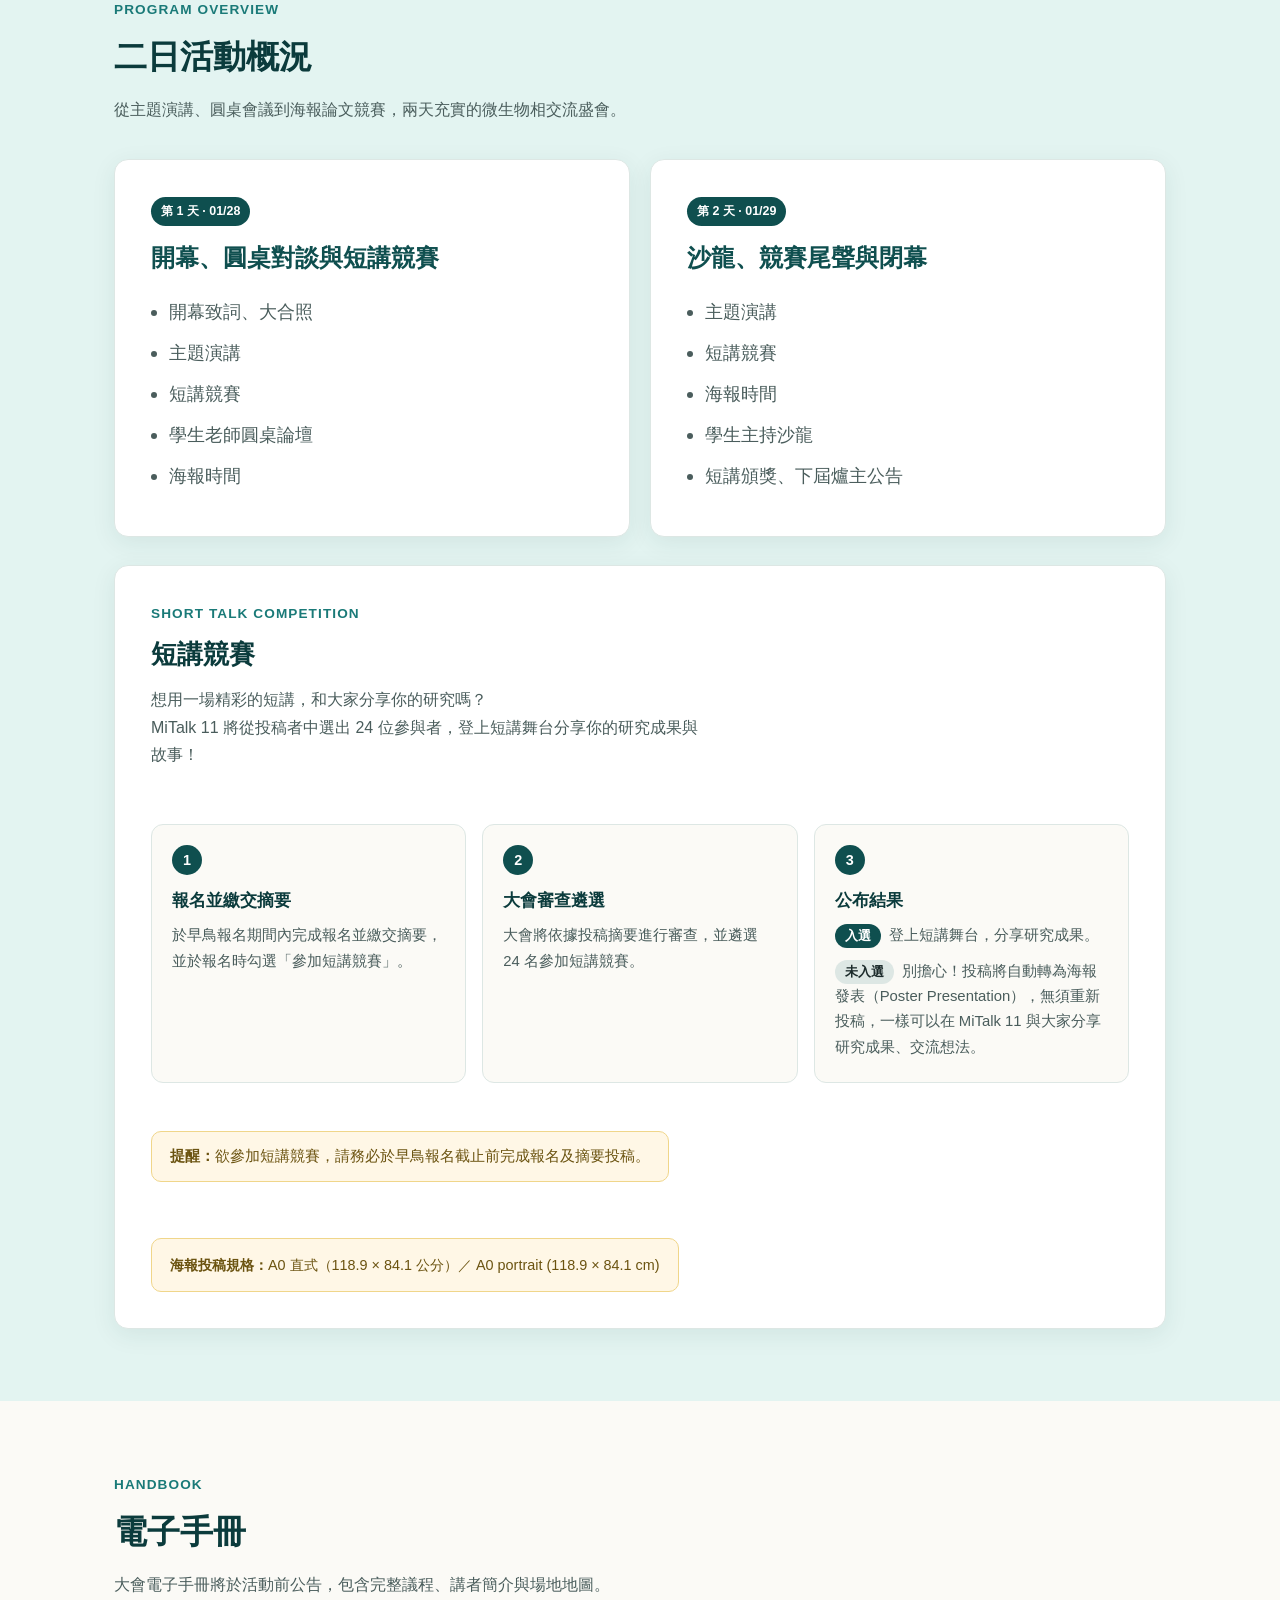
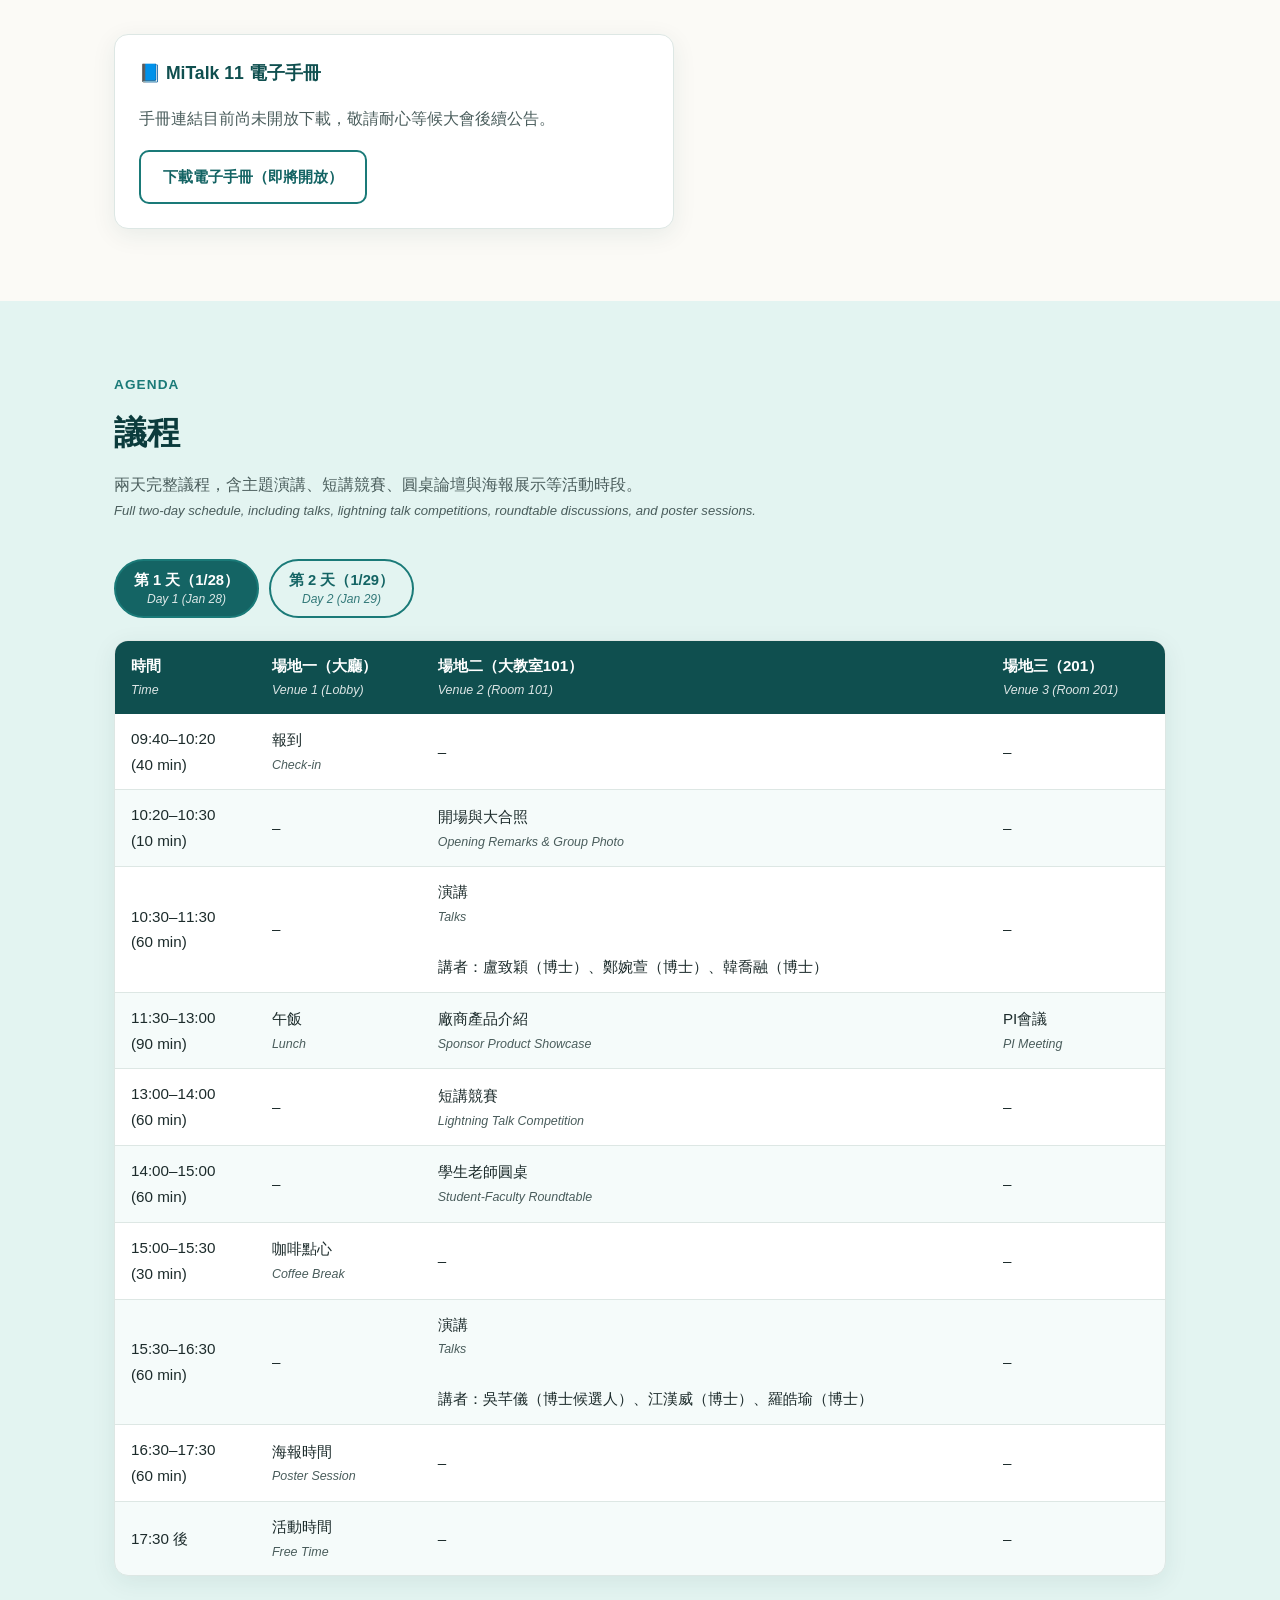
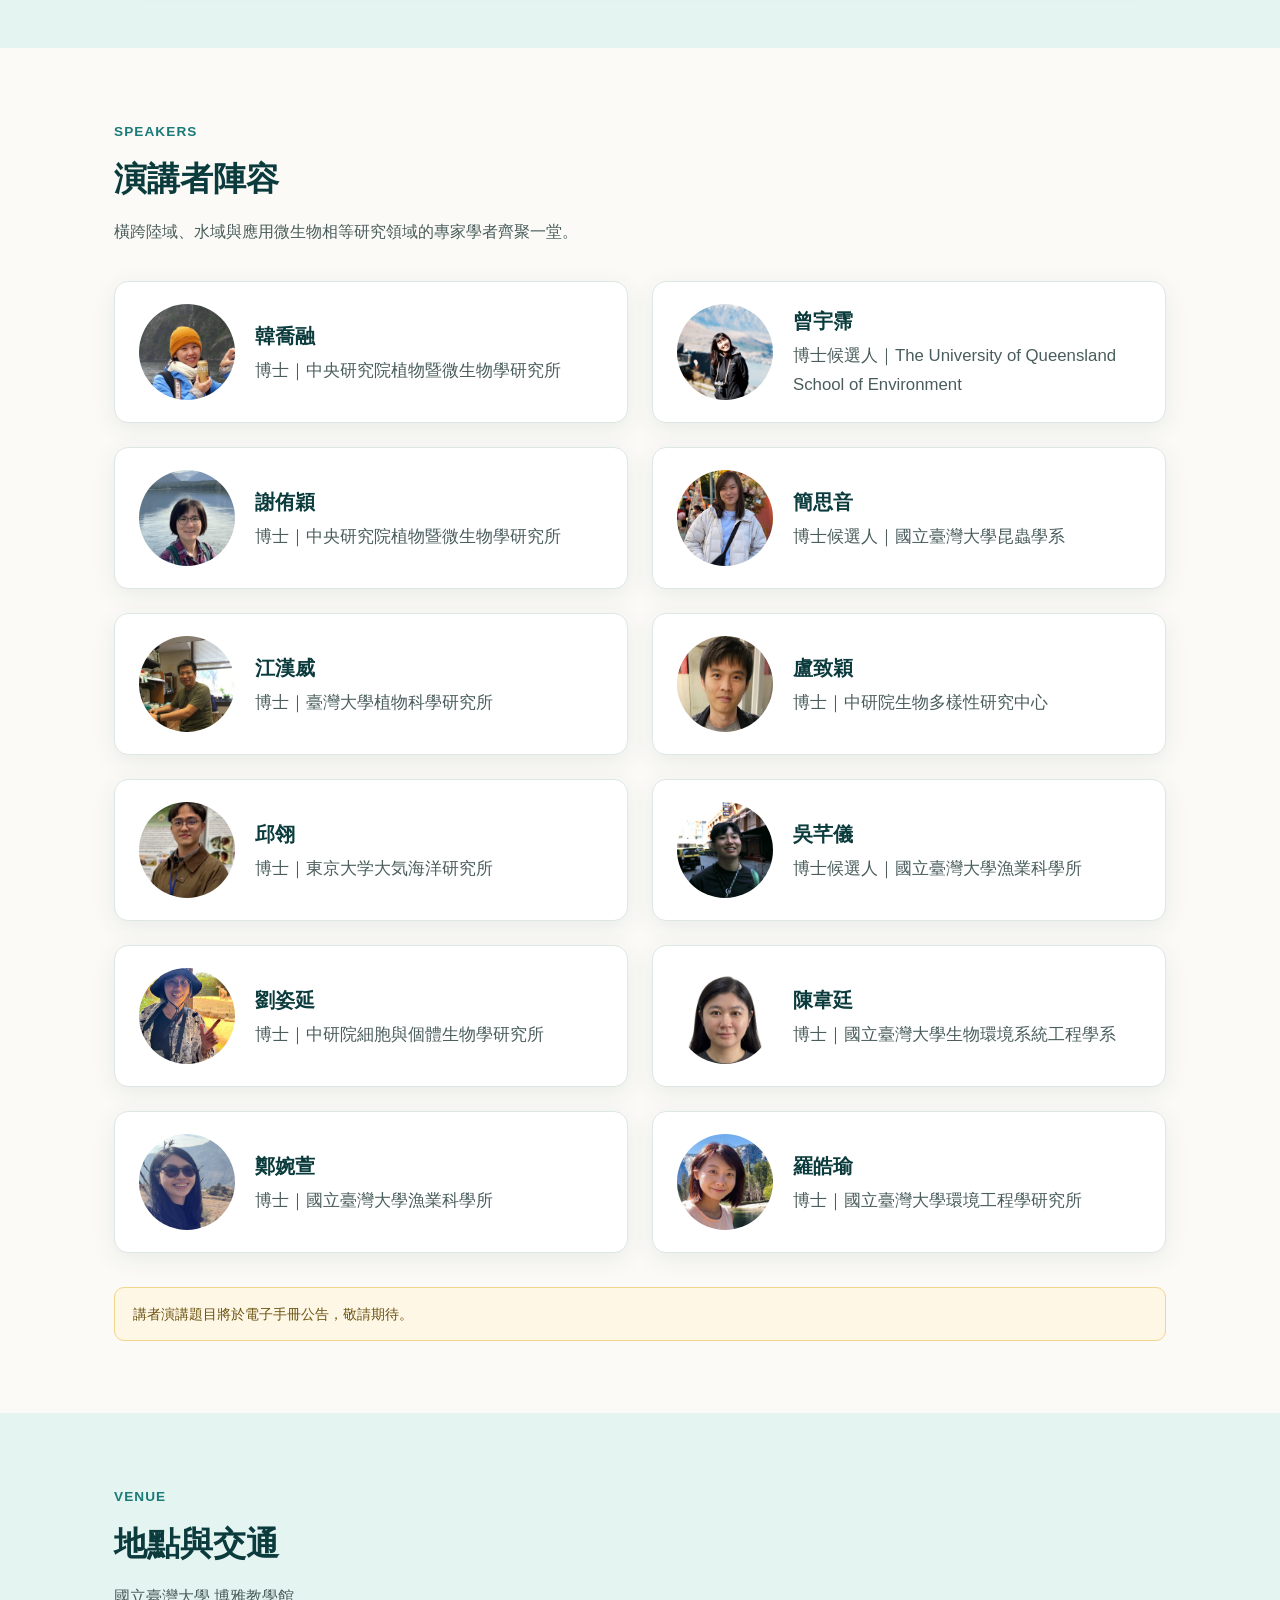
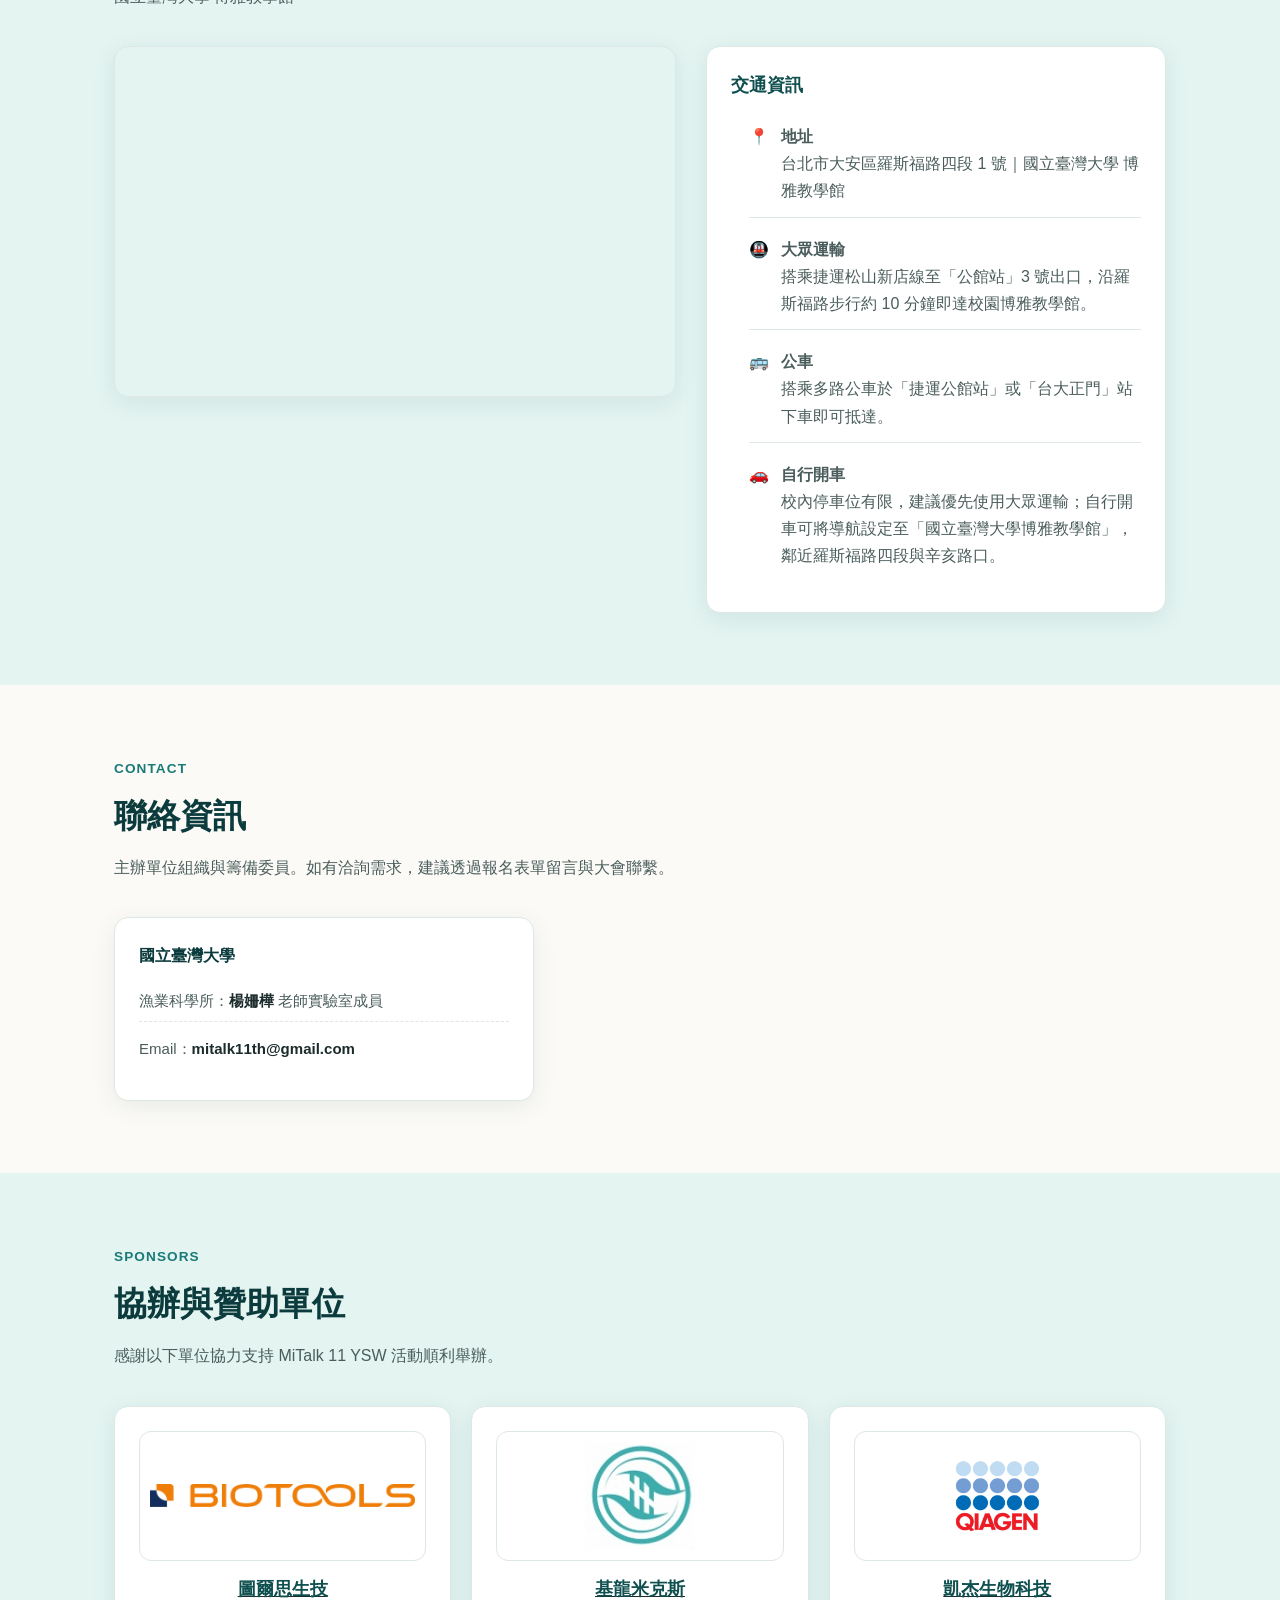
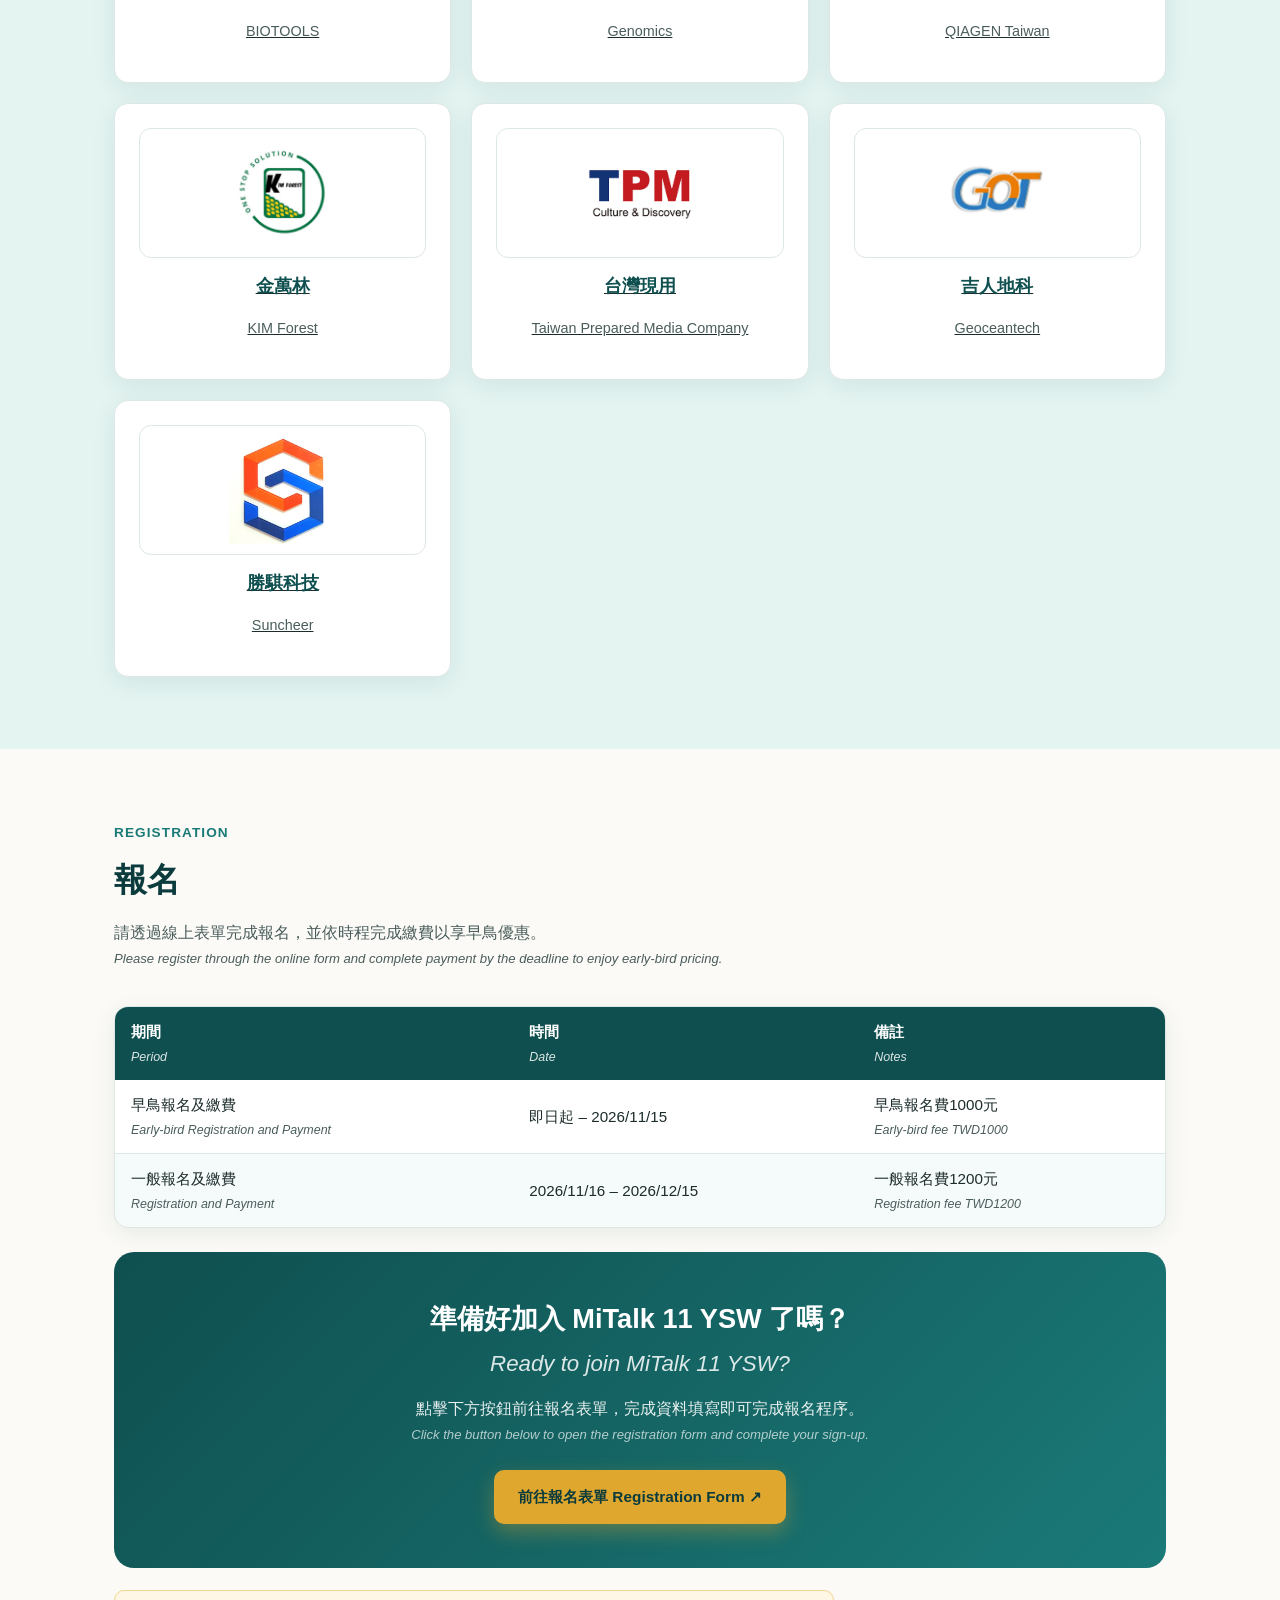
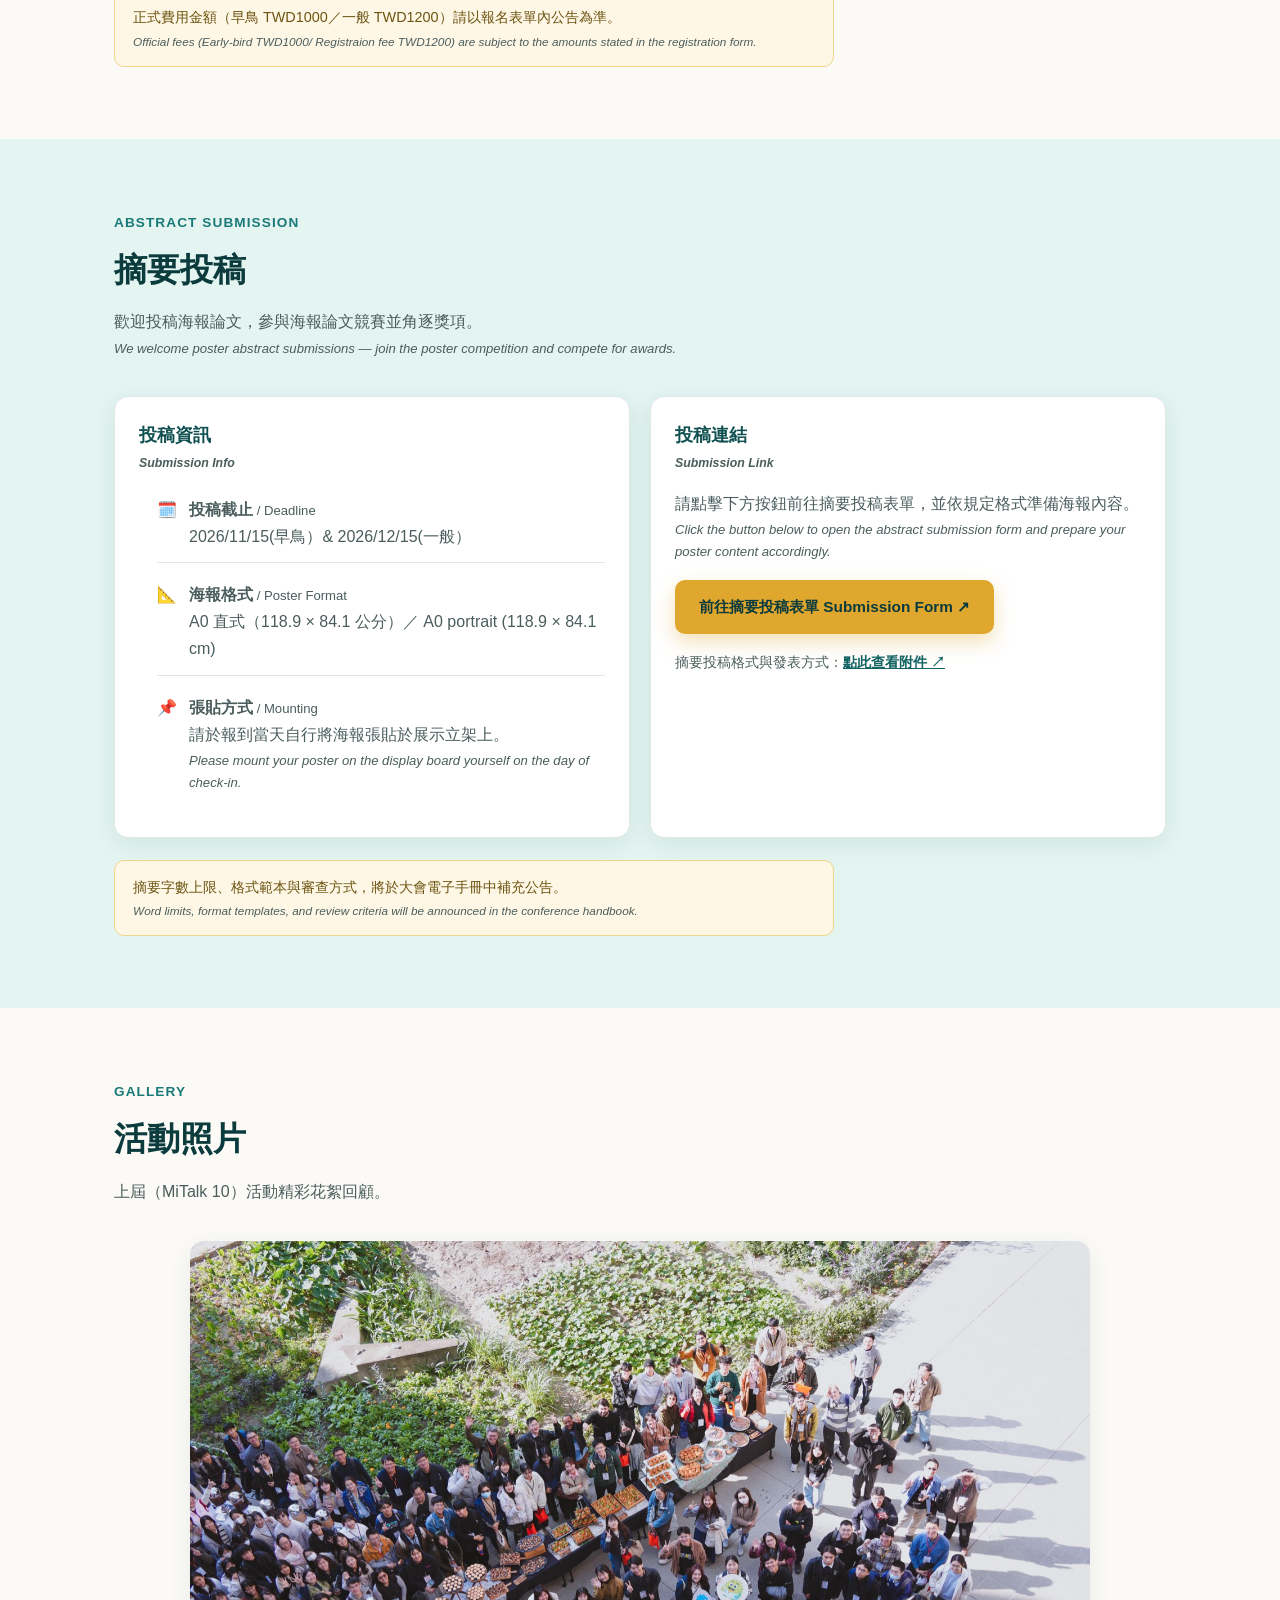
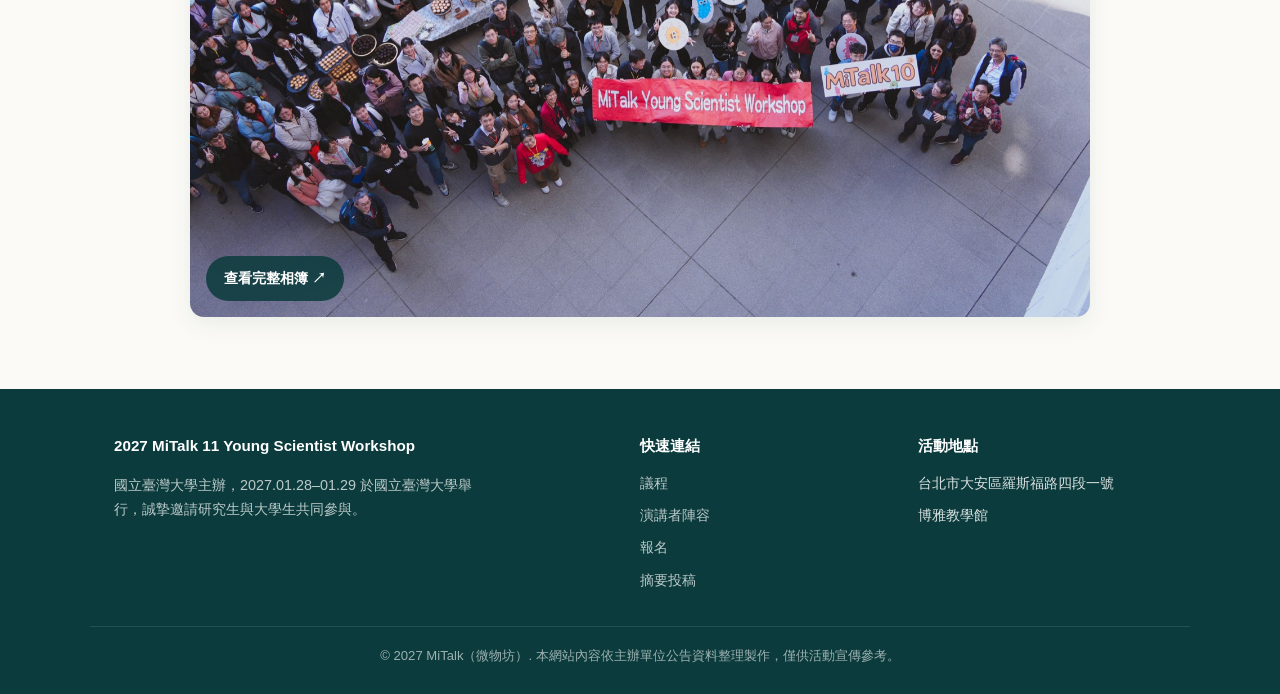
==== commit fba0f3af: "Update index.html" ====
--- a/index.html
+++ b/index.html
@@ -74,7 +74,7 @@
         <table style="min-width:unset;">
           <thead><tr><th>項目</th><th>時間</th></tr></thead>
           <tbody>
-            <tr><td>早鳥報名及繳費<br>（短獎競賽報名）<br><span style="color:var(--ink-soft); font-size:0.85rem;"></span></td><td>2026/10/10 – 2026/11/15</td></tr>
+            <tr><td>早鳥報名及繳費<br>（短獎競賽報名）<br><span style="color:var(--ink-soft); font-size:0.85rem;"></span></td><td>即日起– 2026/11/15</td></tr>
             <tr><td>一般報名及繳費<br><span style="color:var(--ink-soft); font-size:0.85rem;"></span></td><td>2026/11/16 – 2026/12/15</td></tr>
             <tr><td>海報論文摘要投稿截止</td><td>2026/11/15(早鳥）& 2026/12/15(一般）</td></tr>
           </tbody>
@@ -393,7 +393,7 @@
       <table>
         <thead><tr><th>期間<span class="en">Period</span></th><th>時間<span class="en">Date</span></th><th>備註<span class="en">Notes</span></th></tr></thead>
         <tbody>
-          <tr><td>早鳥報名及繳費<span class="en">Early-bird Registration and Payment</span></td><td>2026/10/10 – 2026/11/15</td><td>早鳥報名費1000元<span class="en">Early-bird fee TWD1000</span></td></tr>
+          <tr><td>早鳥報名及繳費<span class="en">Early-bird Registration and Payment</span></td><td>即日起 – 2026/11/15</td><td>早鳥報名費1000元<span class="en">Early-bird fee TWD1000</span></td></tr>
           <tr><td>一般報名及繳費<span class="en">Registration and Payment</span></td><td>2026/11/16 – 2026/12/15</td><td>一般報名費1200元<span class="en">Registration fee TWD1200</span></td></tr>
         </tbody>
       </table>
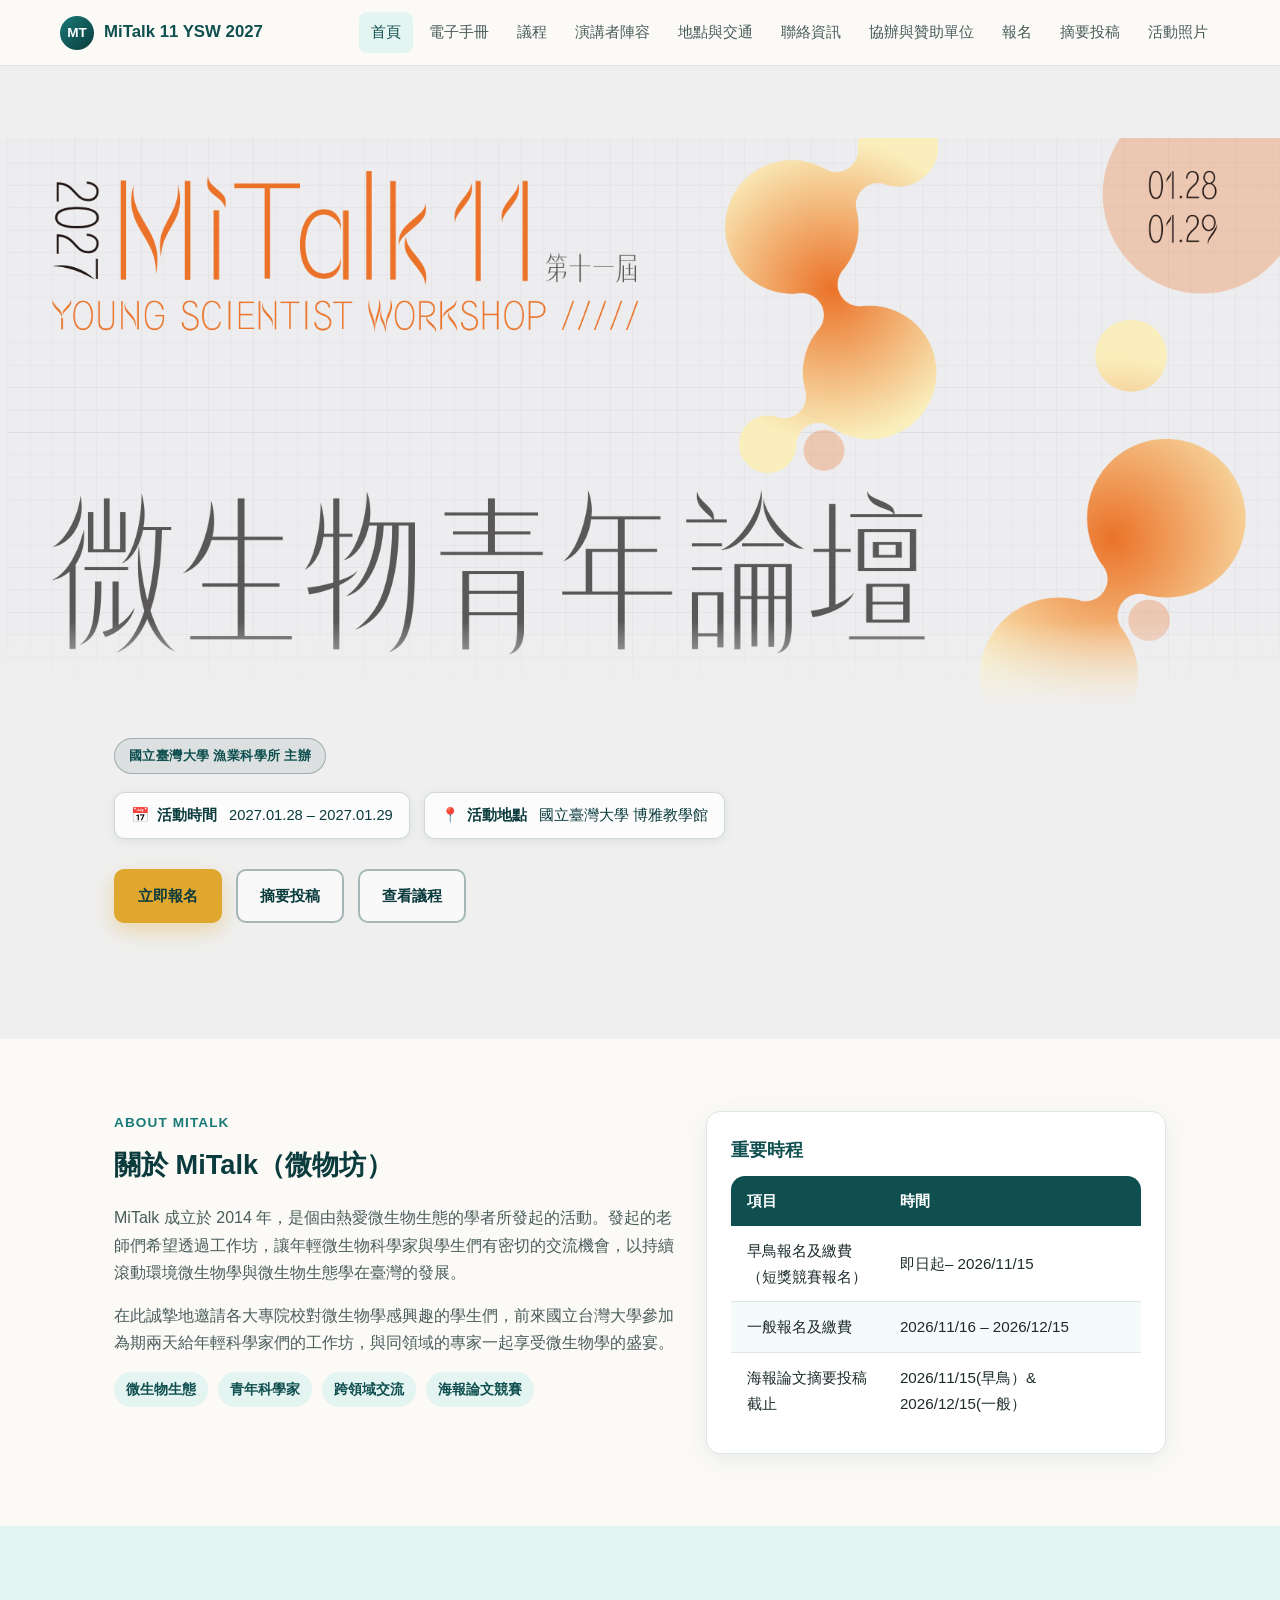
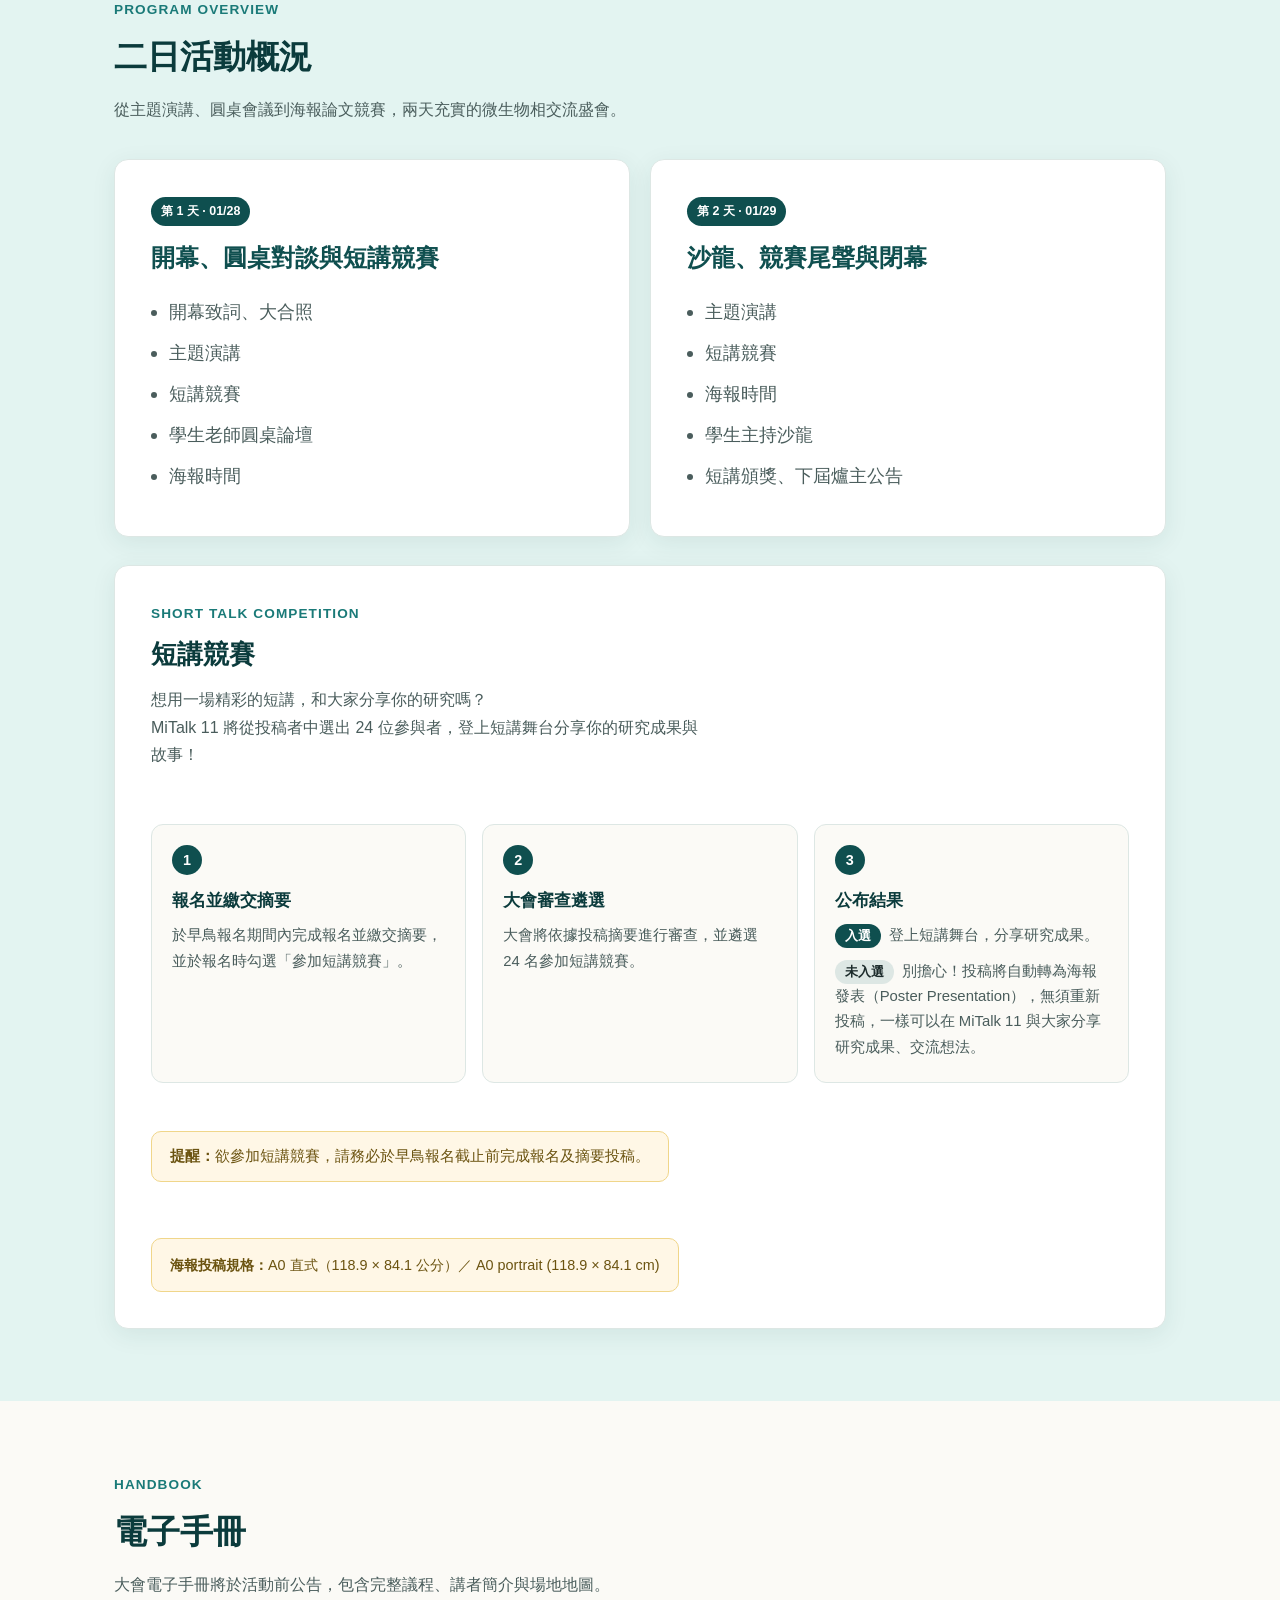
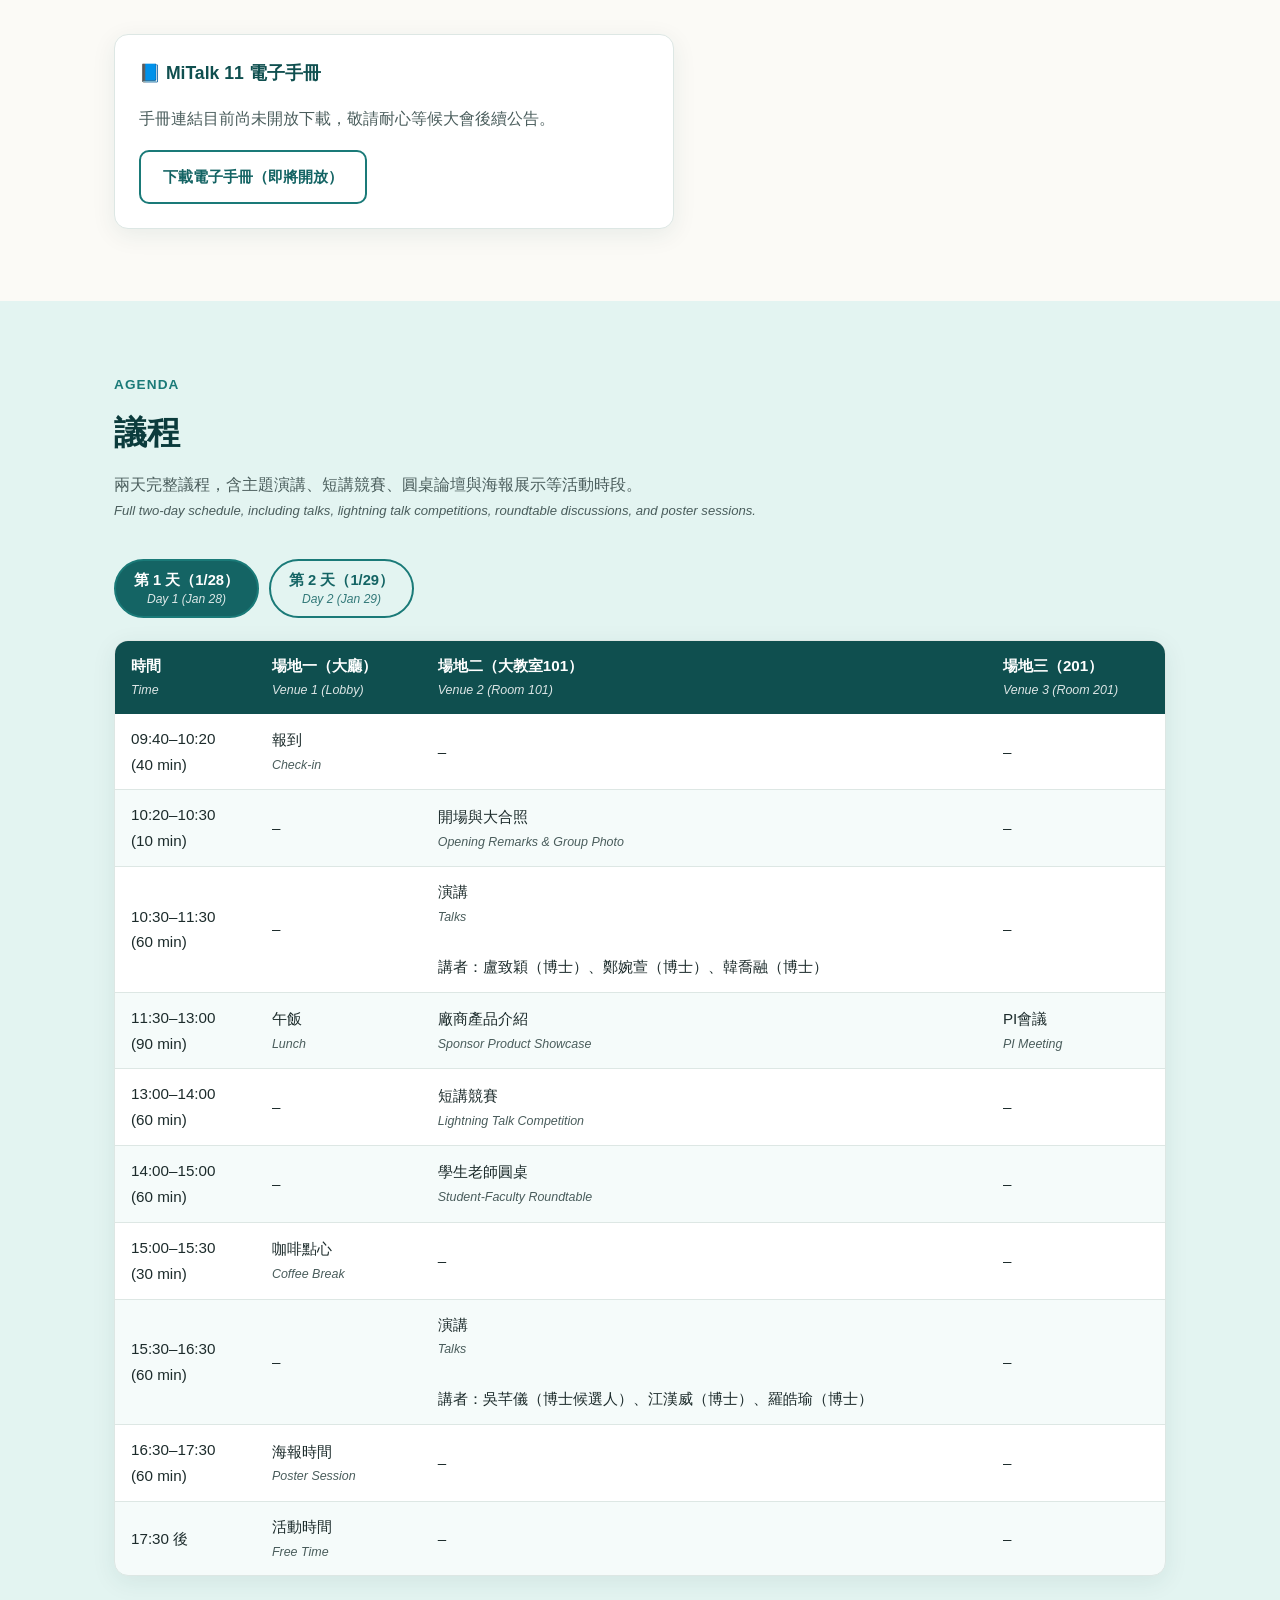
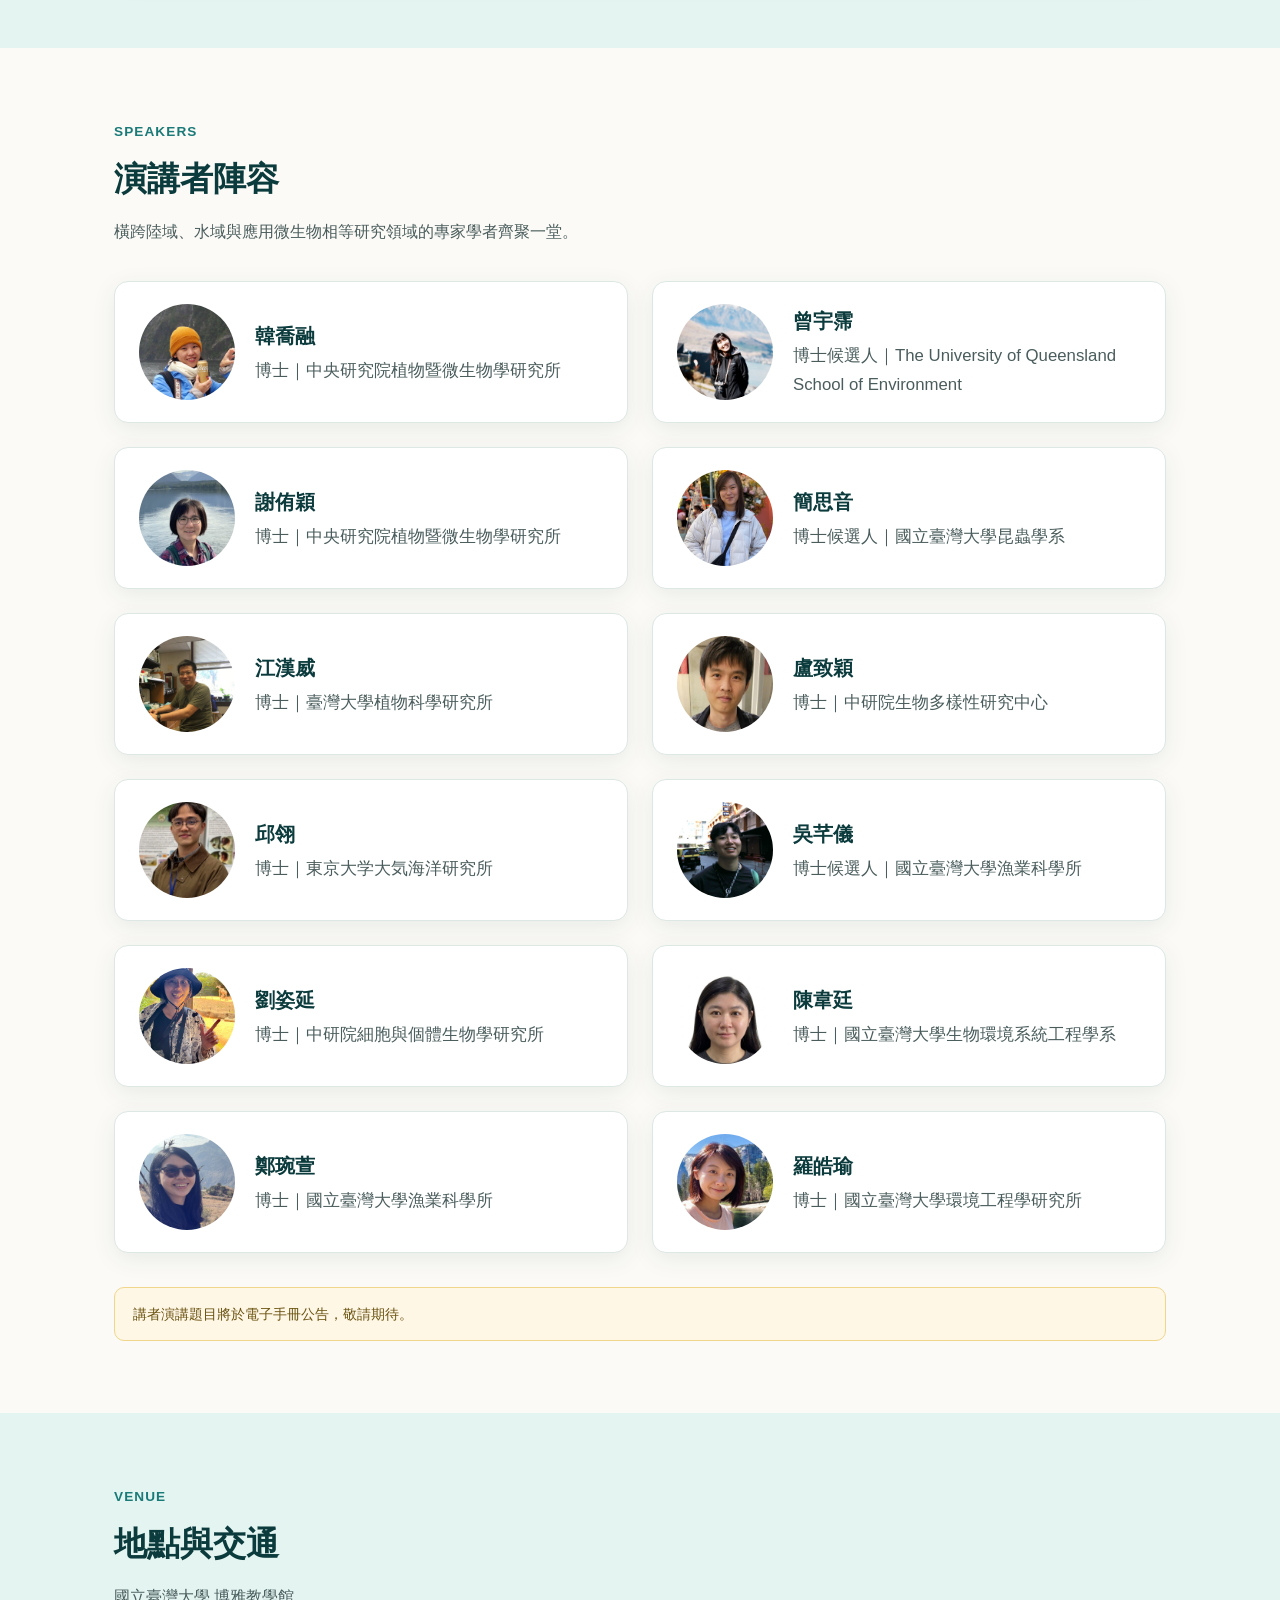
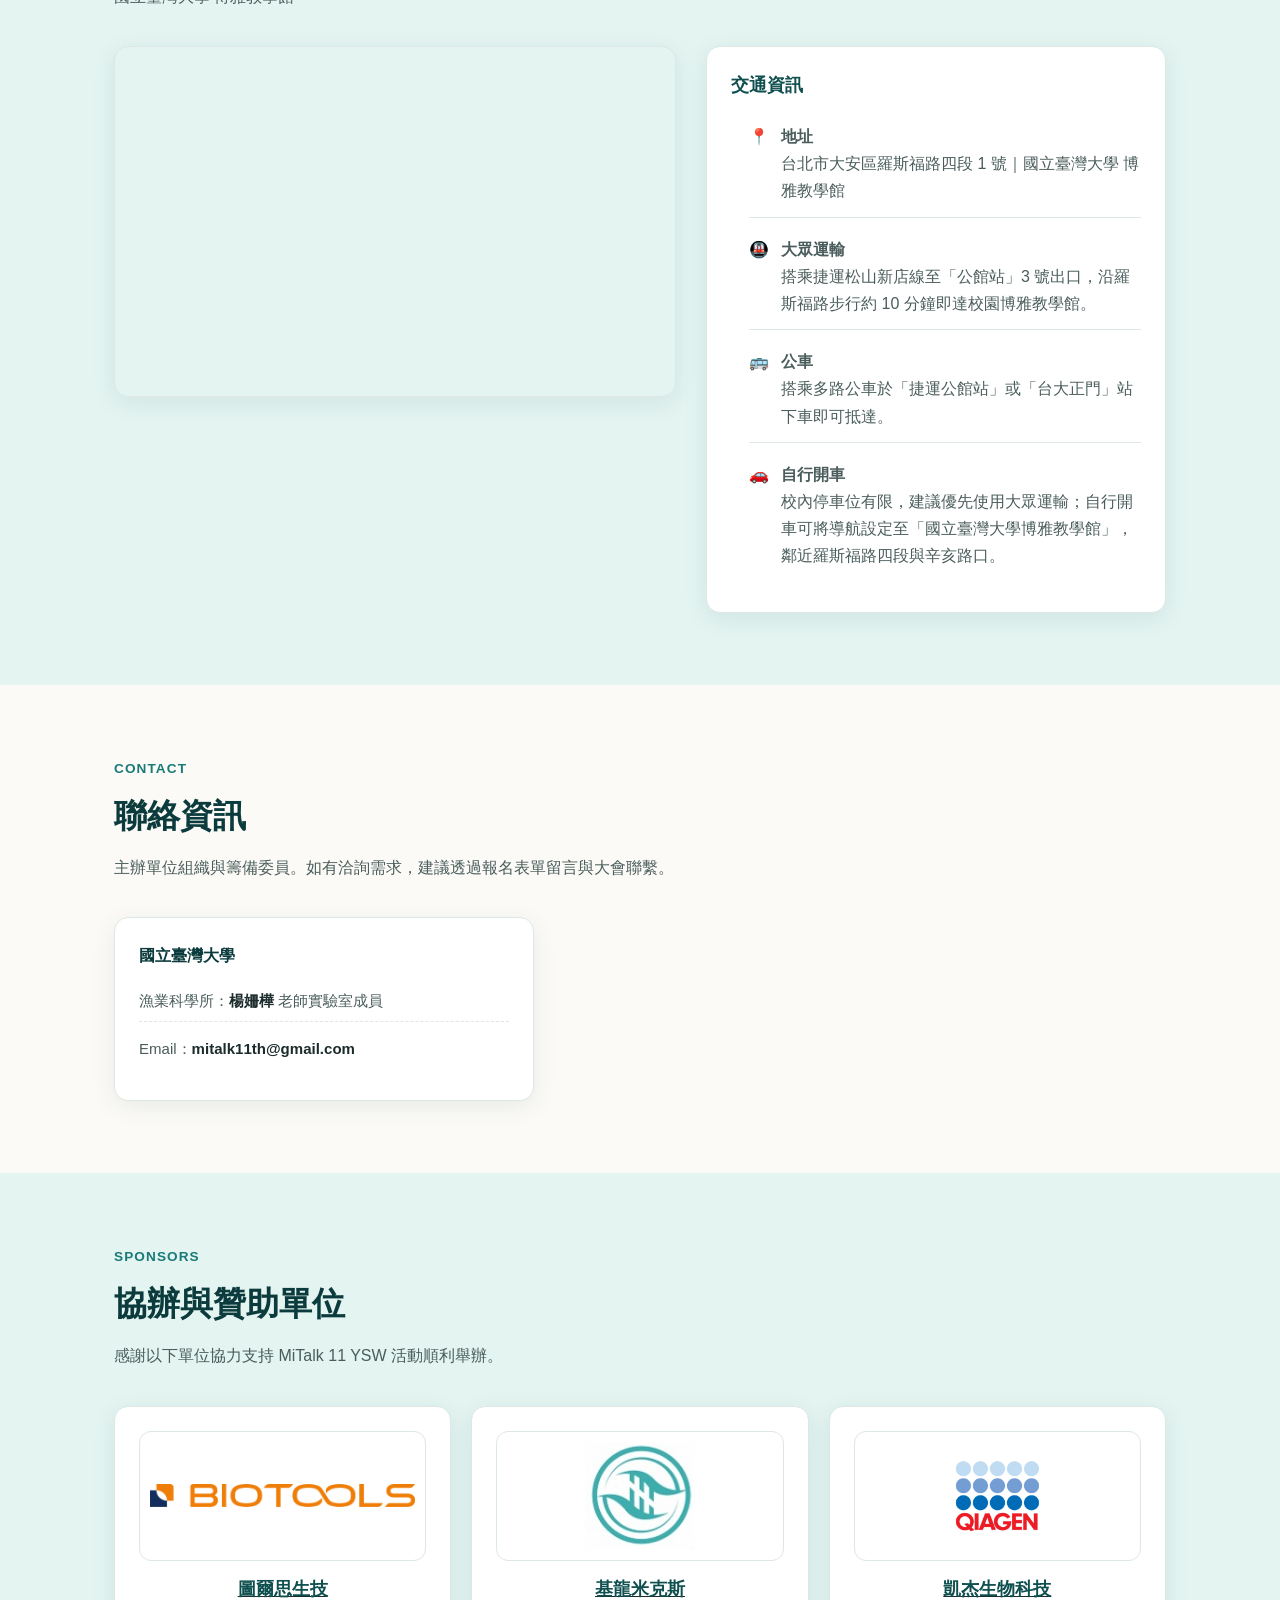
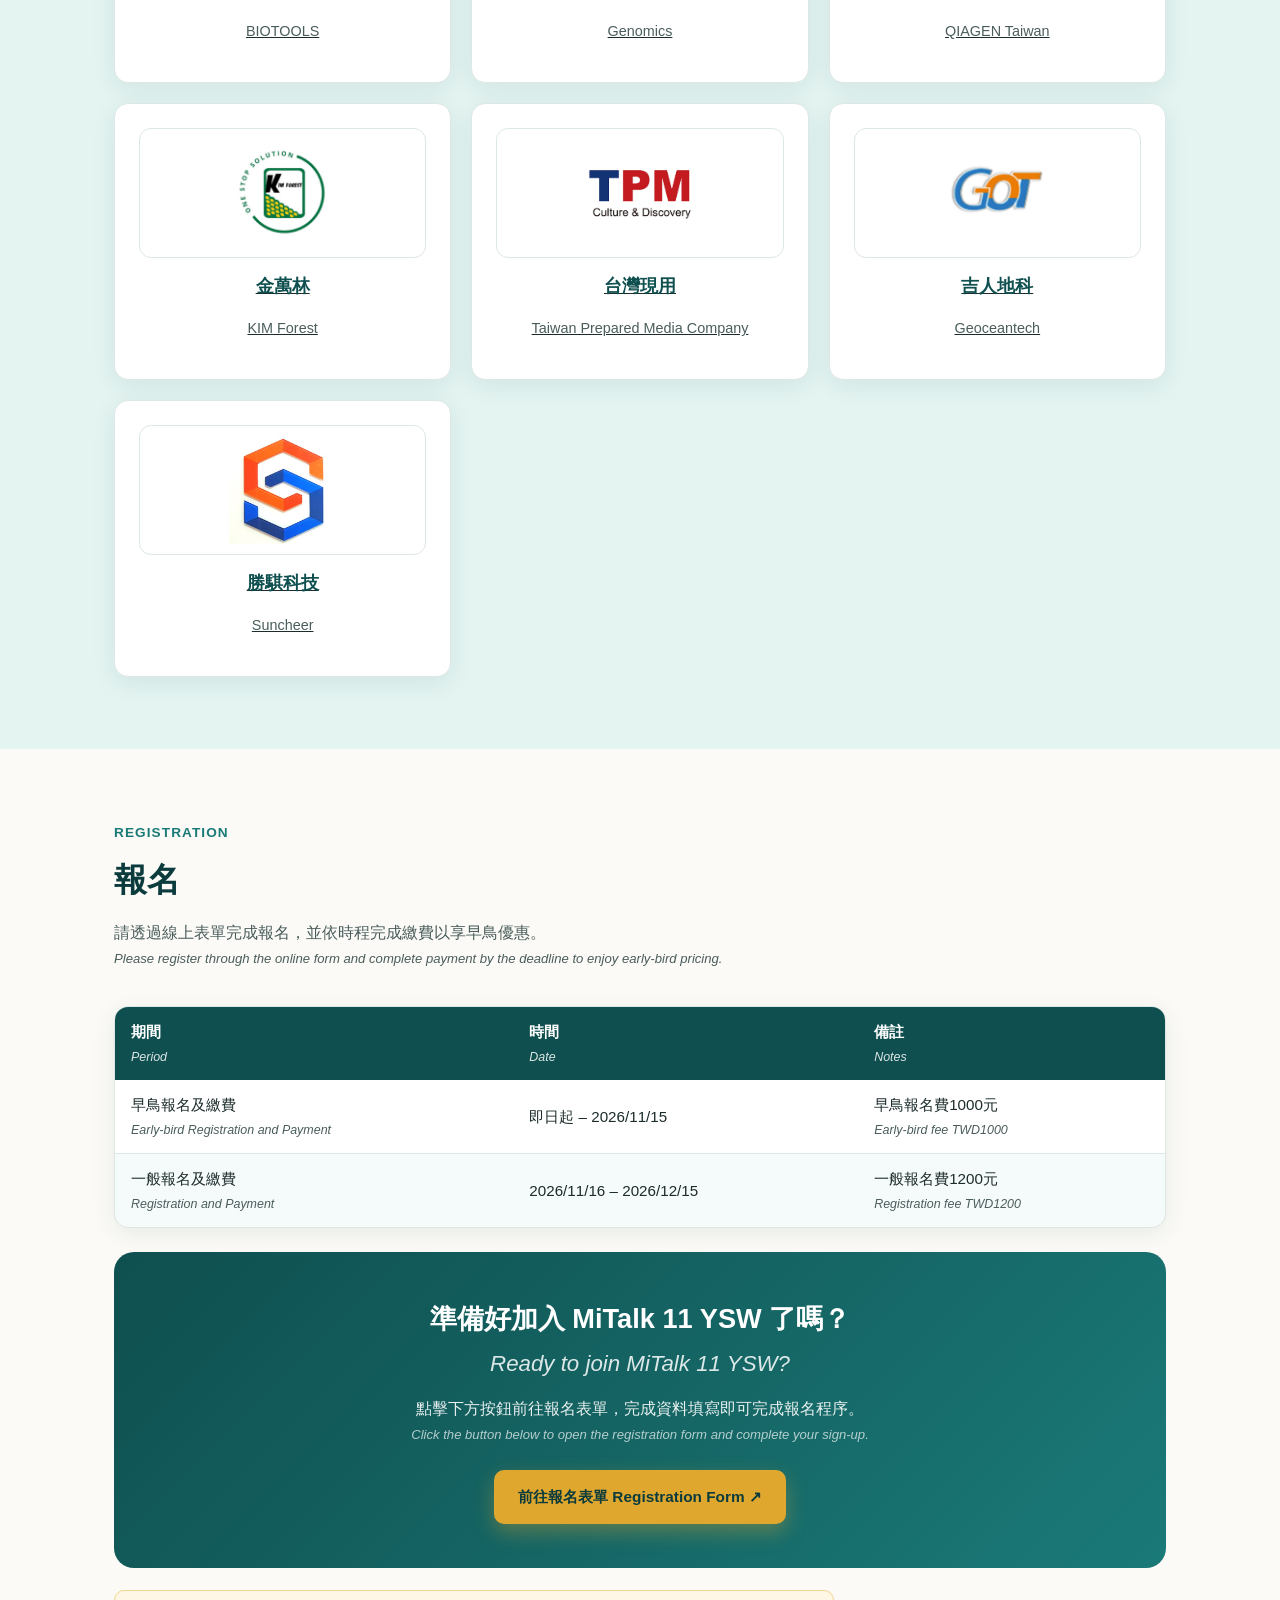
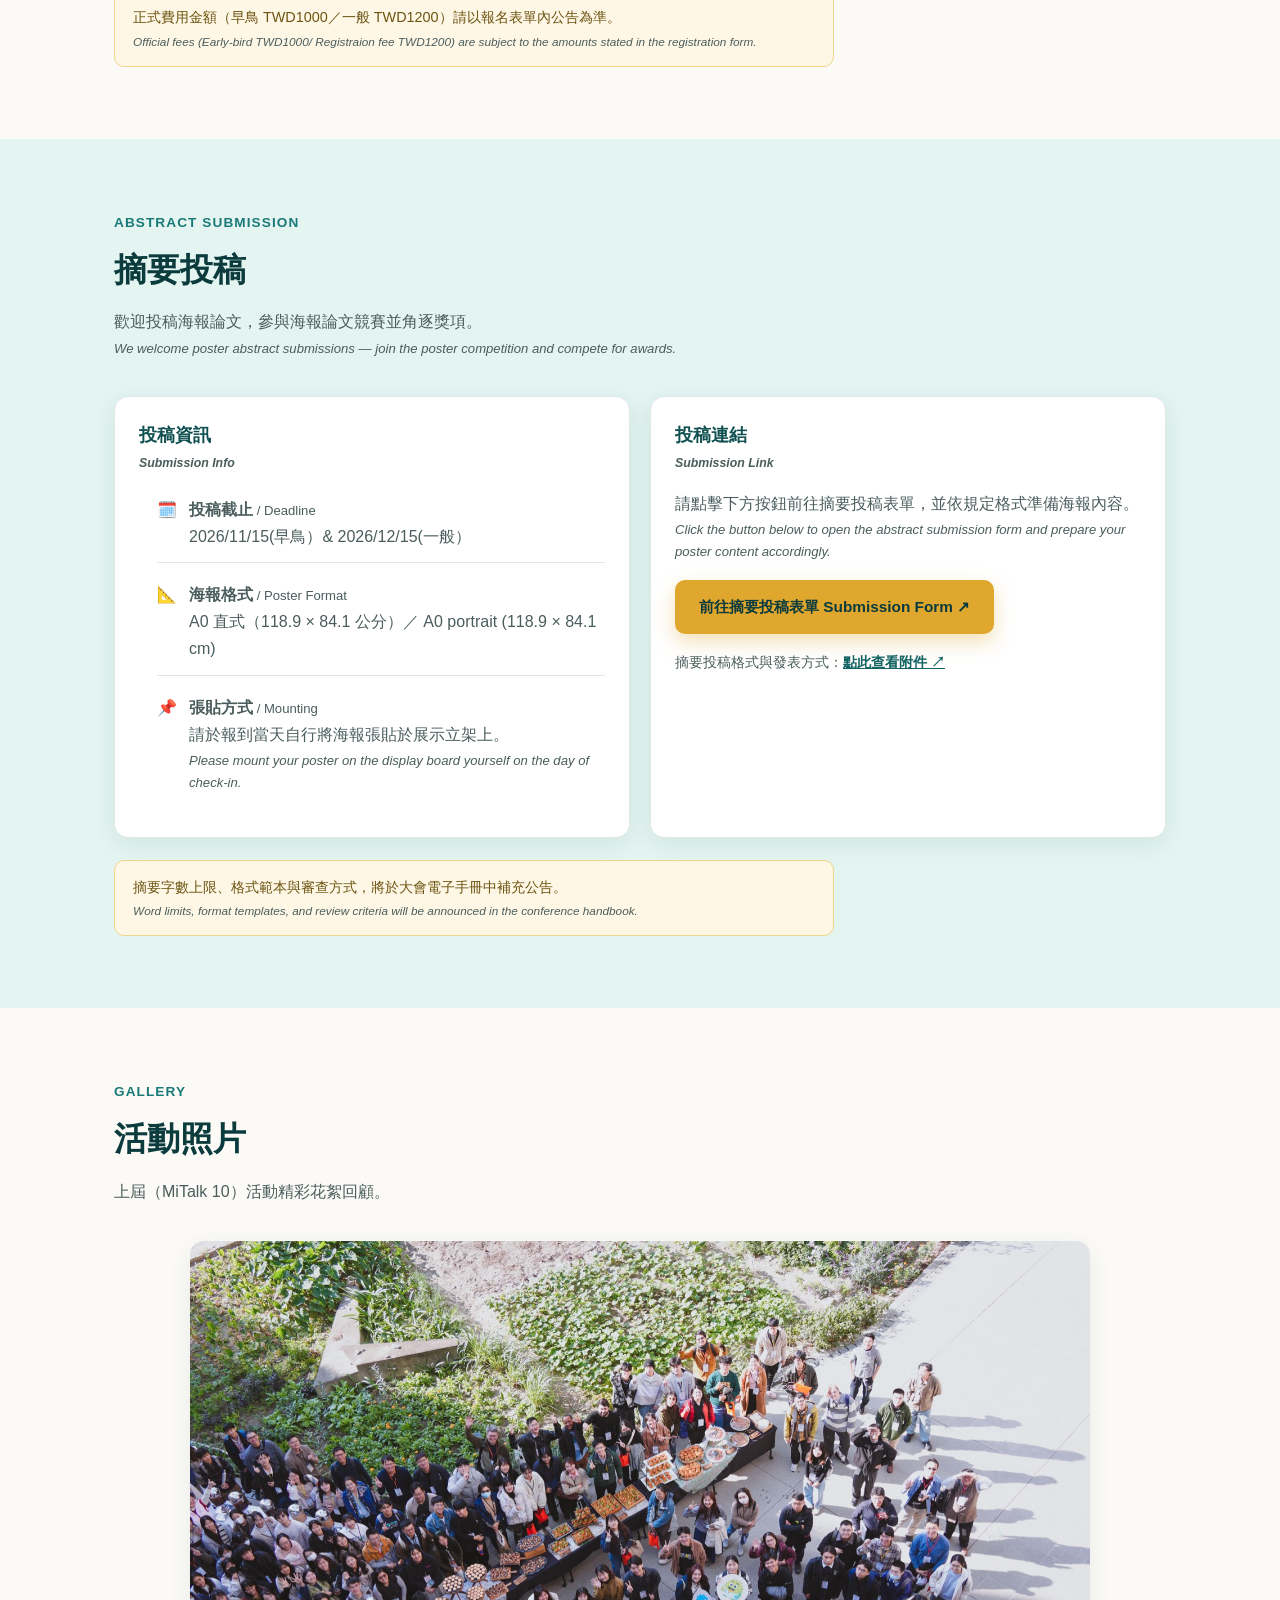
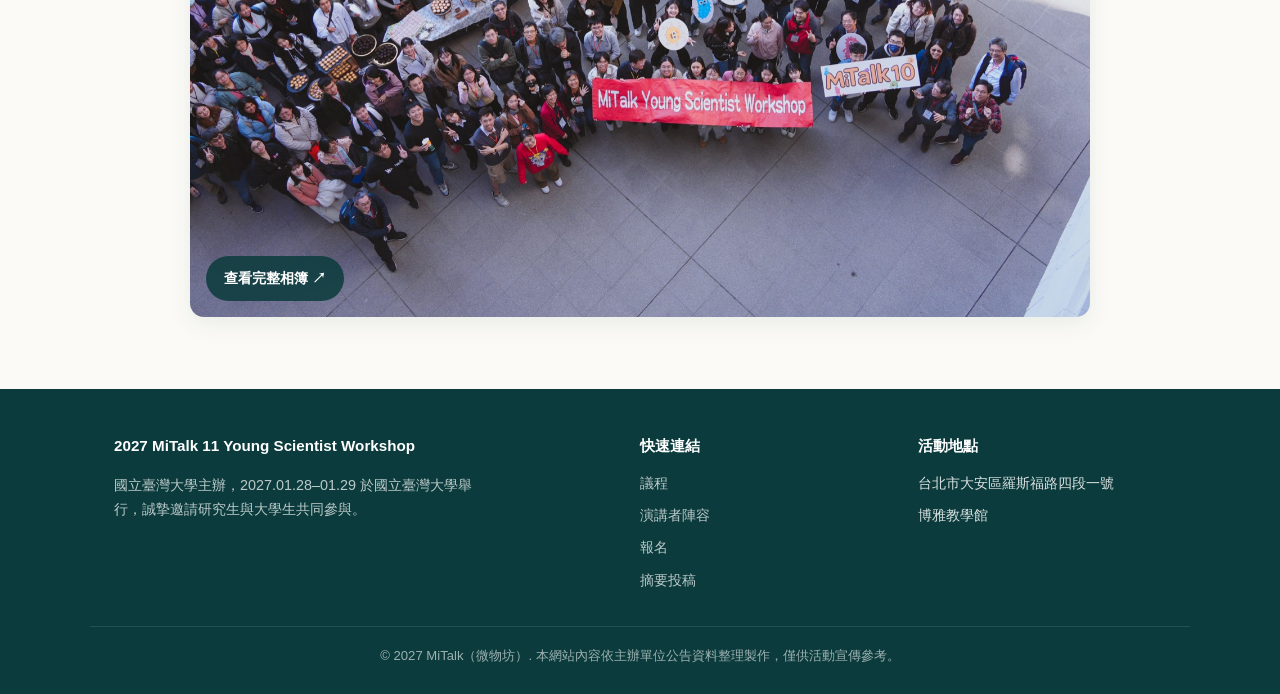
==== commit 233c0795: "Update index.html" ====
--- a/index.html
+++ b/index.html
@@ -273,7 +273,7 @@
         </div>
         <div class="speaker-card">
           <div class="speaker-avatar"><img src="speaker-zheng-wanxuan.jpg" alt="鄭婉萱"></div>
-          <div><div class="speaker-name">鄭婉萱 </div><div class="speaker-role">博士｜國立臺灣大學漁業科學所</div></div>
+          <div><div class="speaker-name">鄭琬萱 </div><div class="speaker-role">博士｜國立臺灣大學漁業科學所</div></div>
         </div>
         <div class="speaker-card">
           <div class="speaker-avatar"><img src="speaker-luo-haoyu.jpg" alt="羅皓瑜"></div>
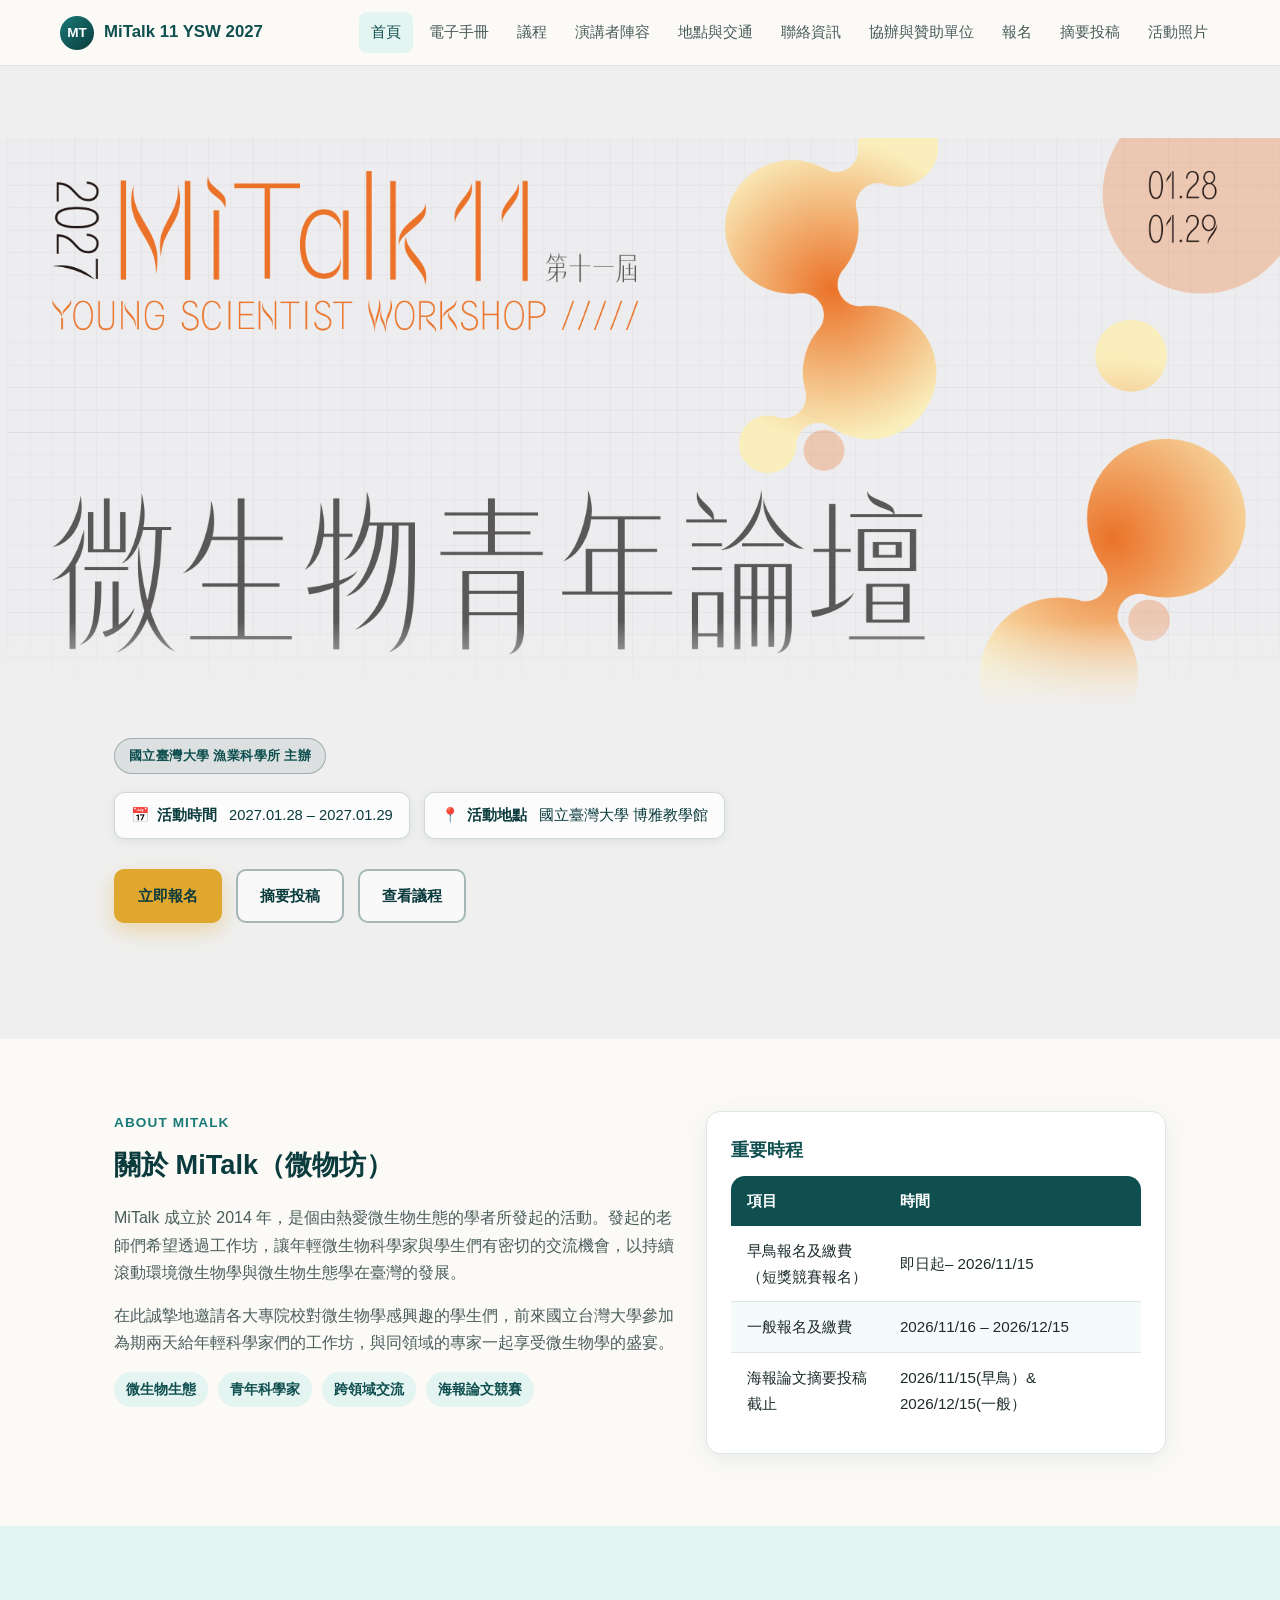
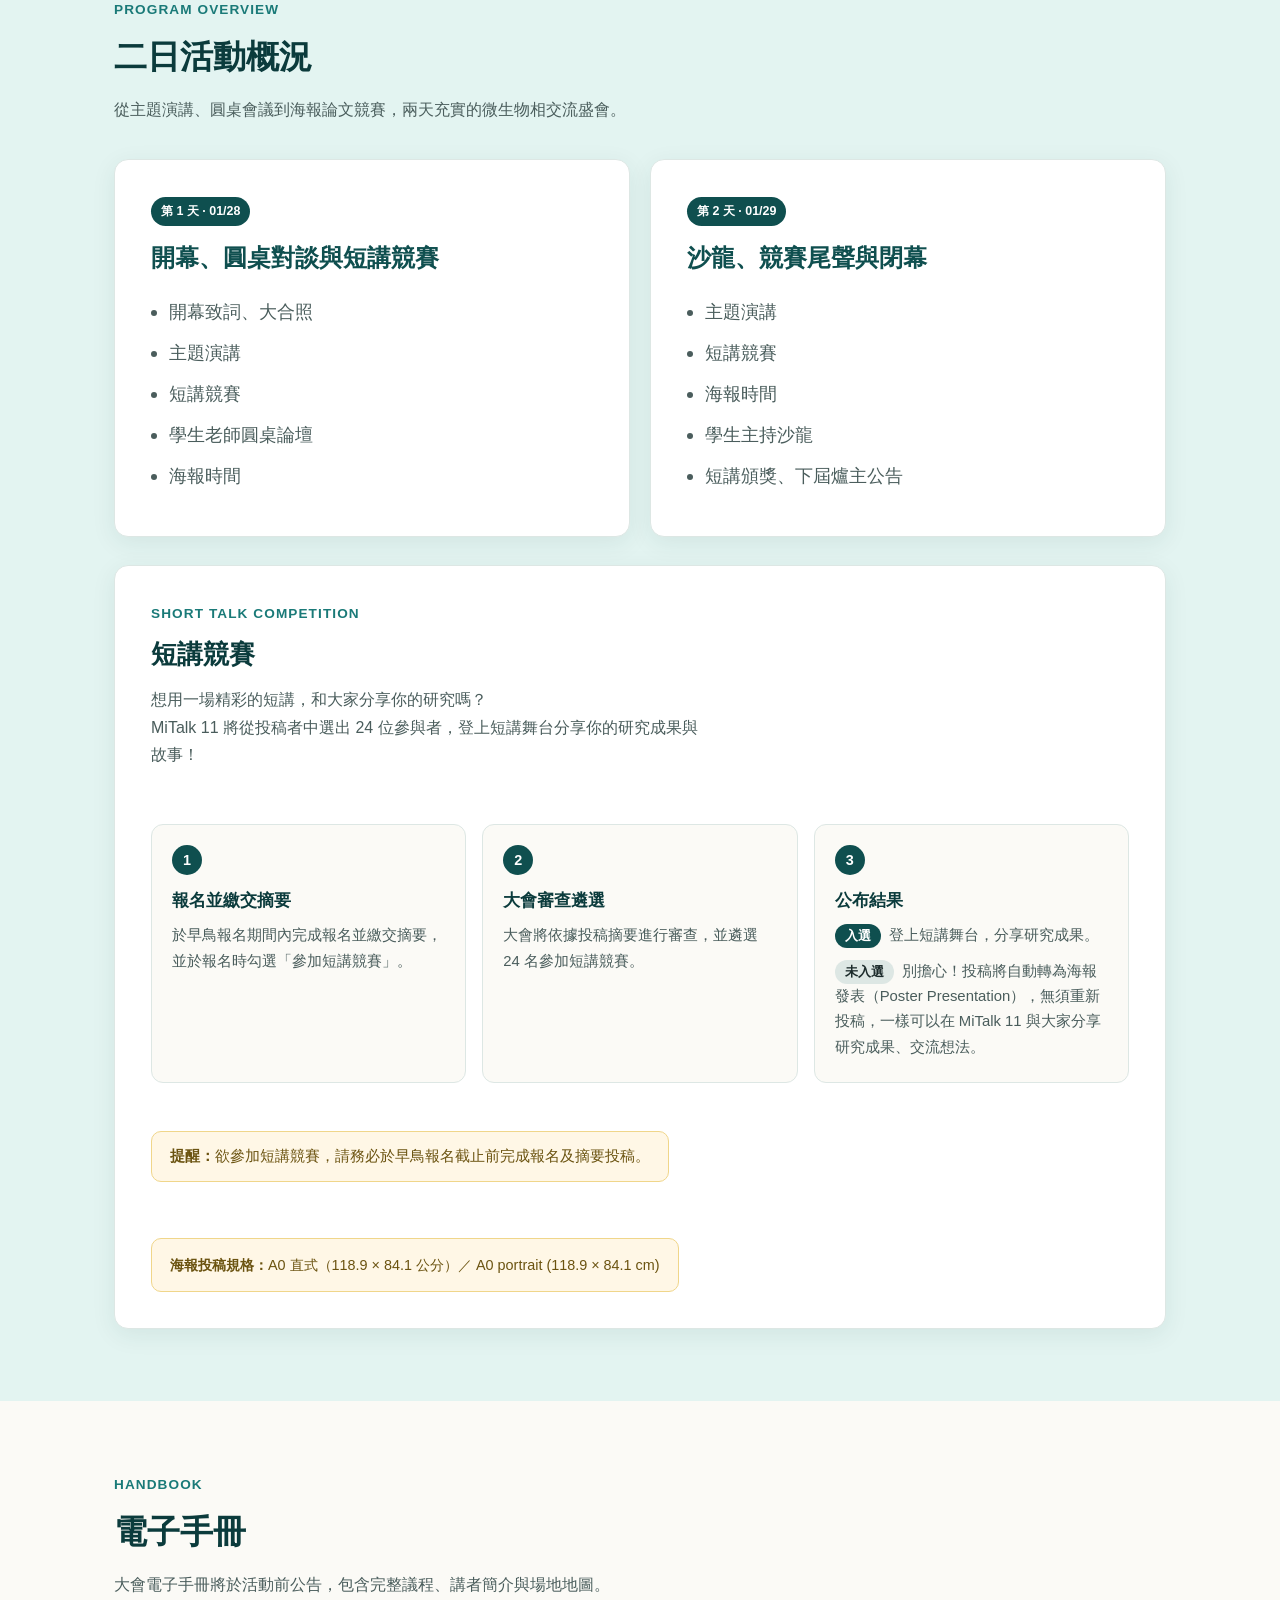
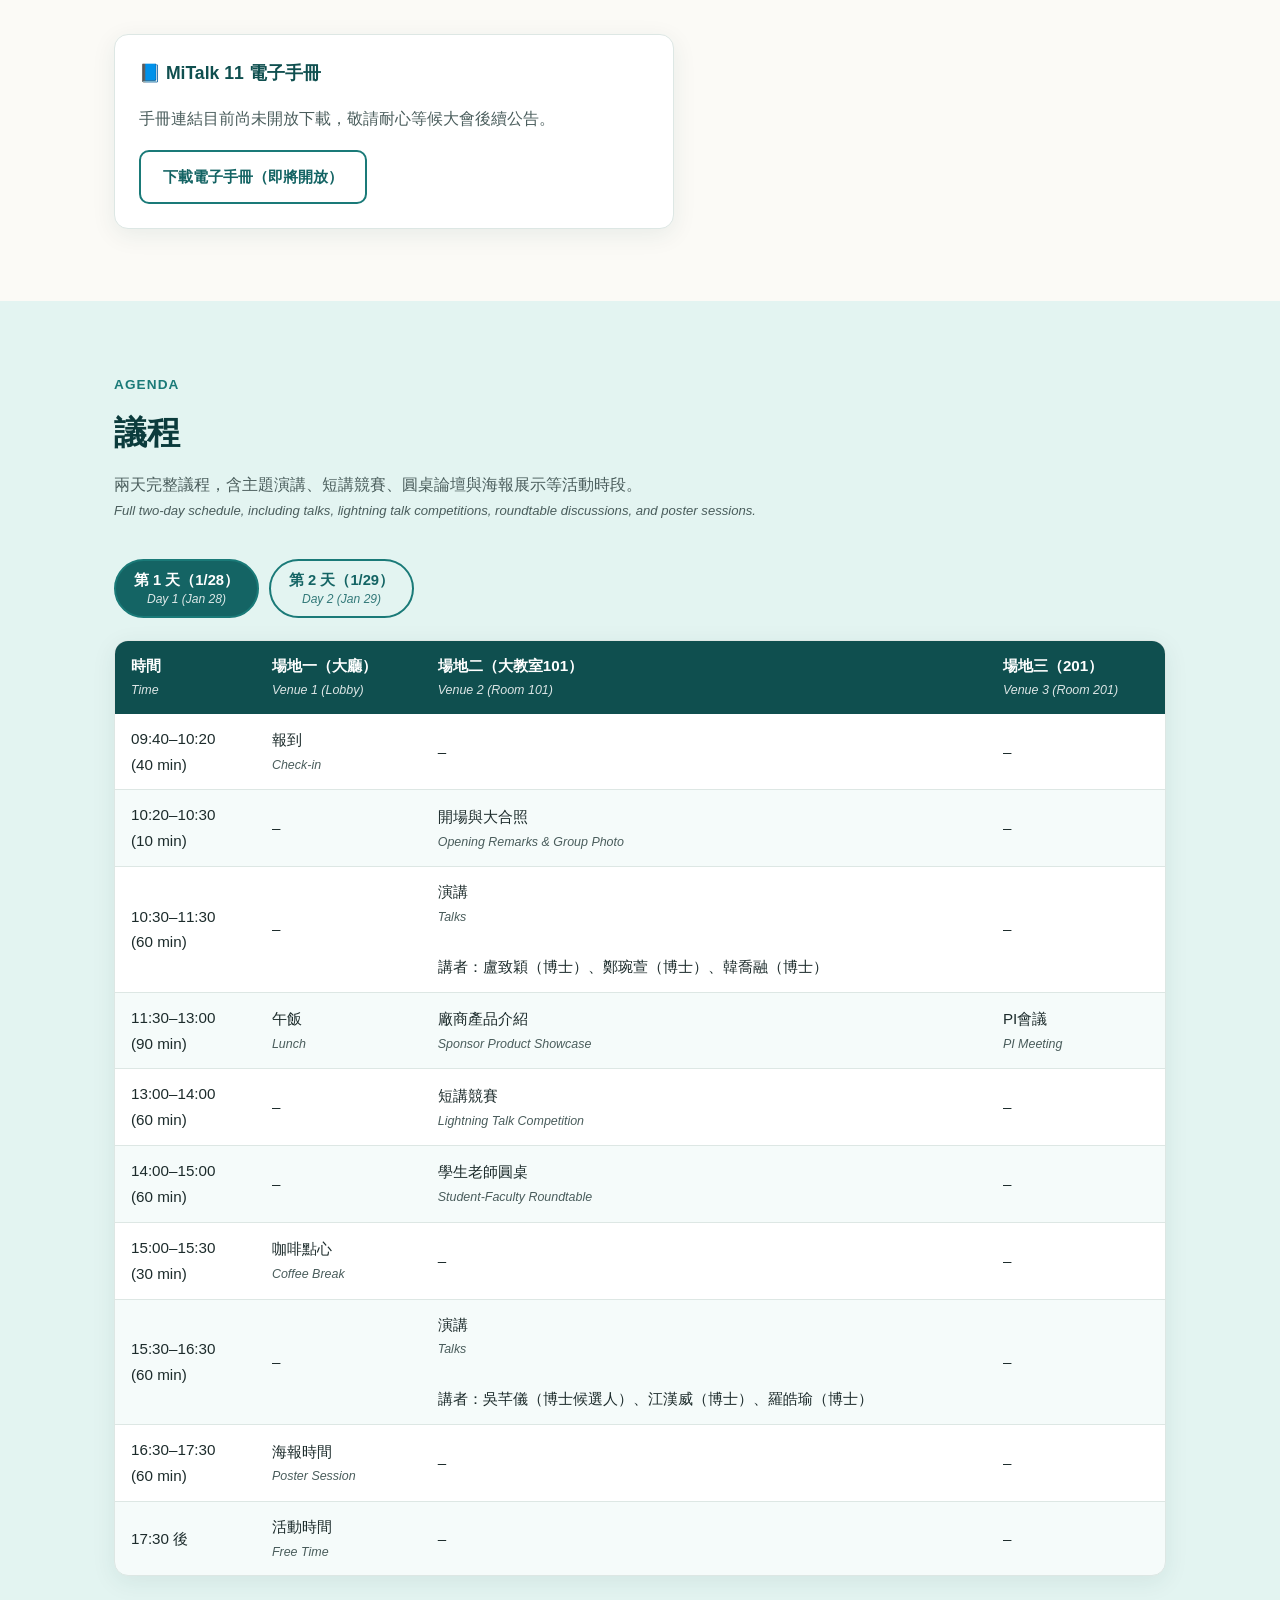
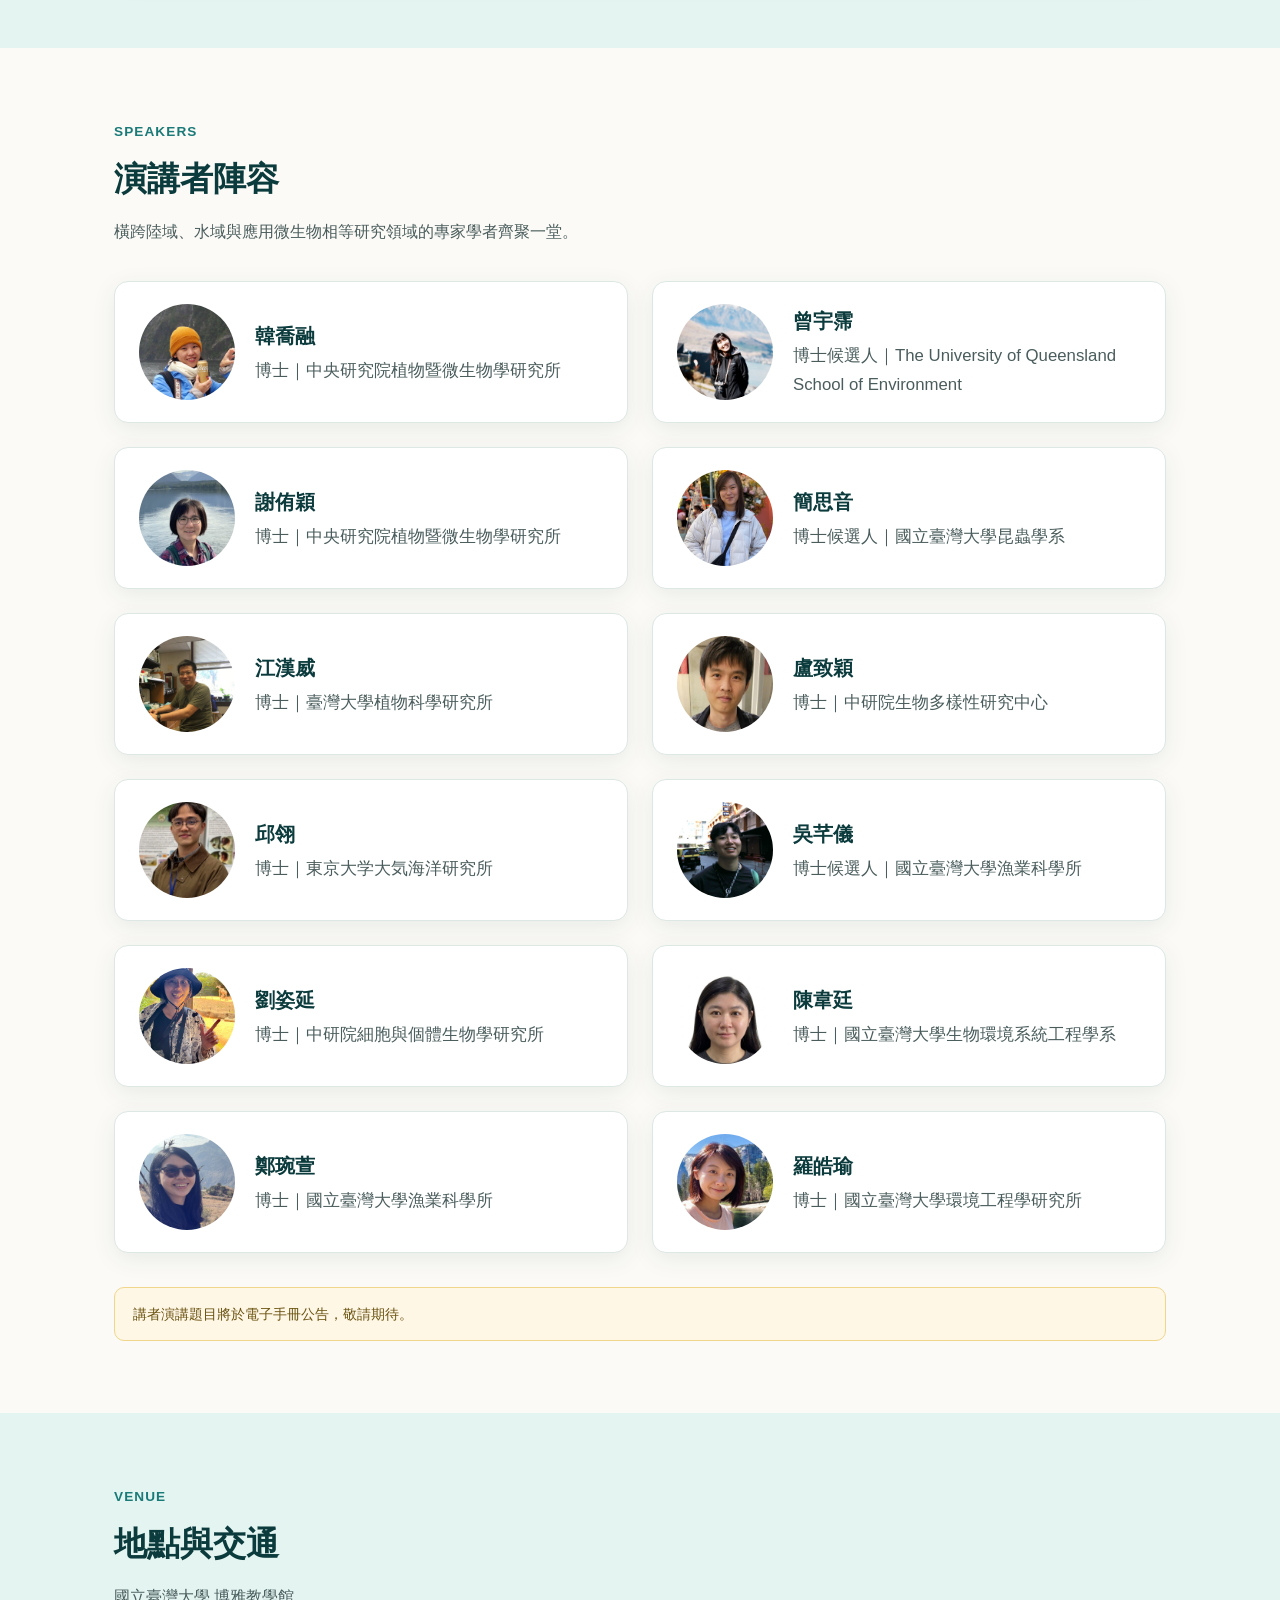
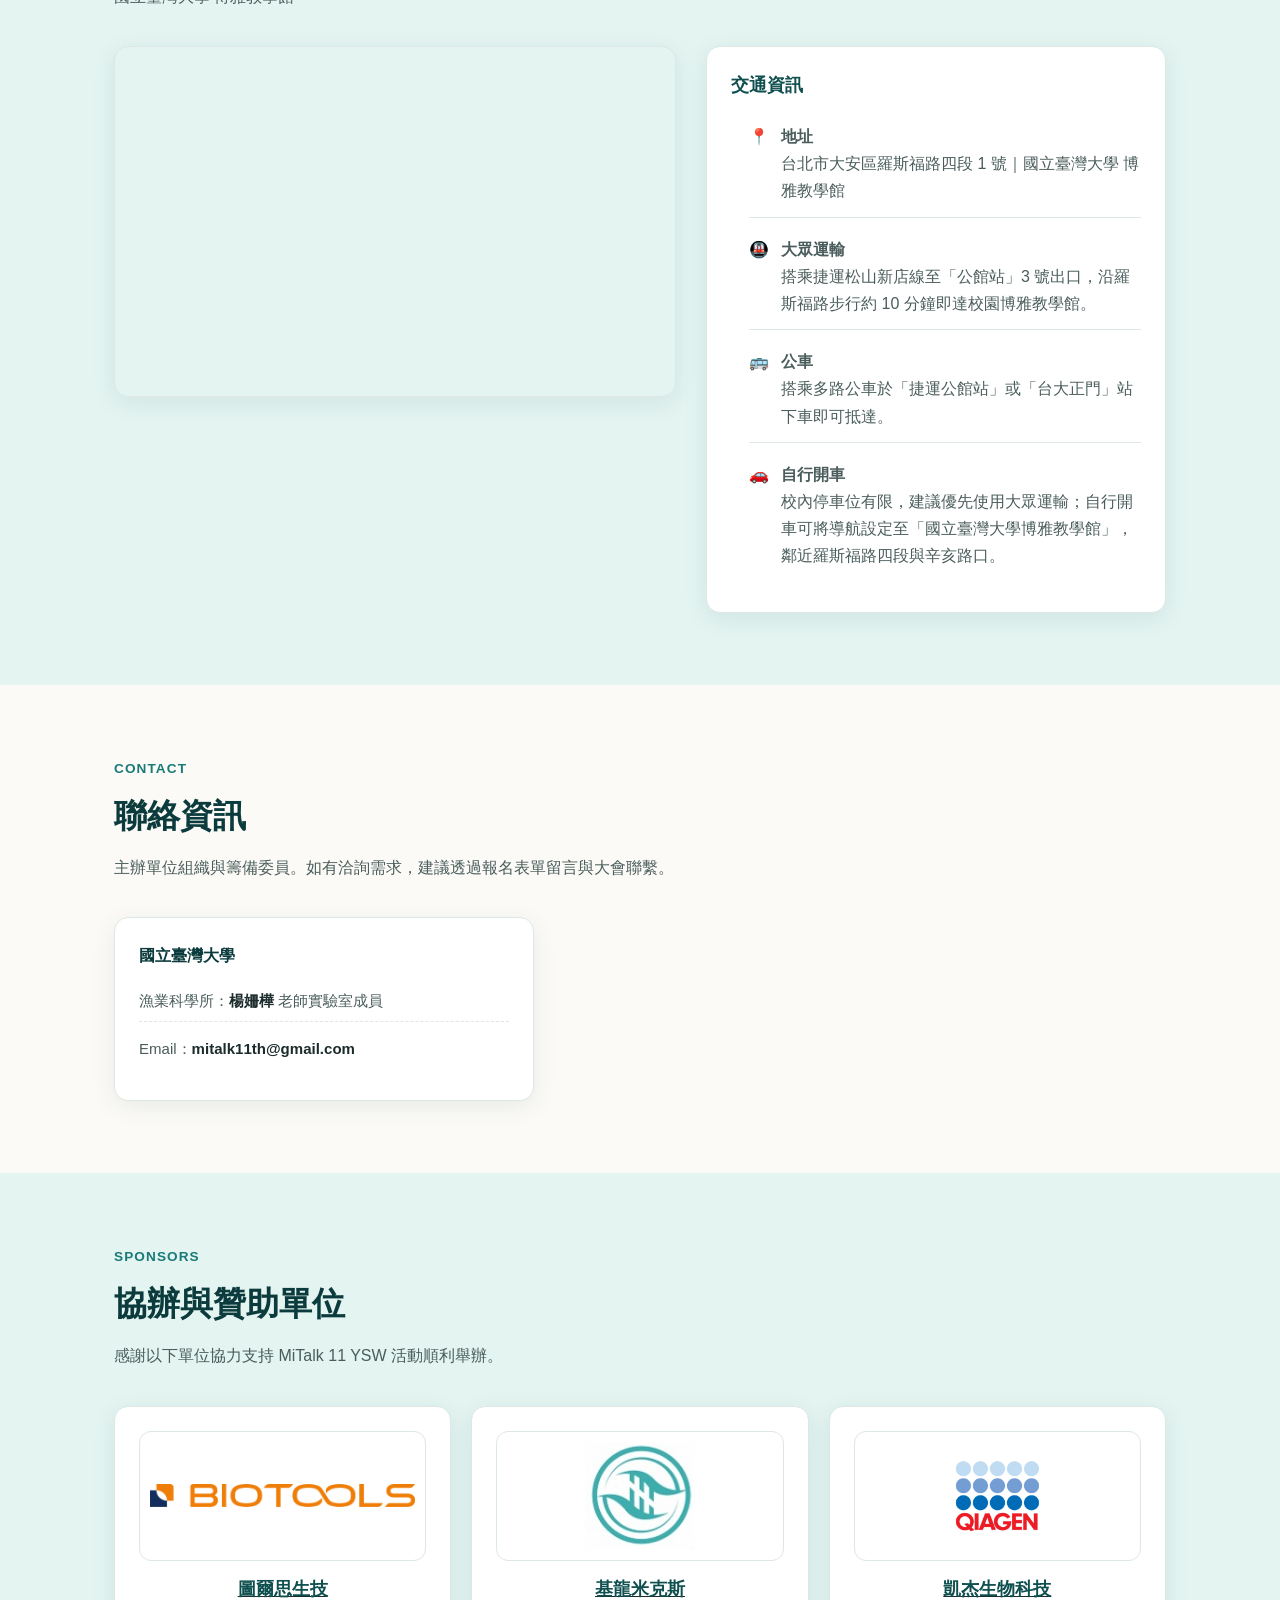
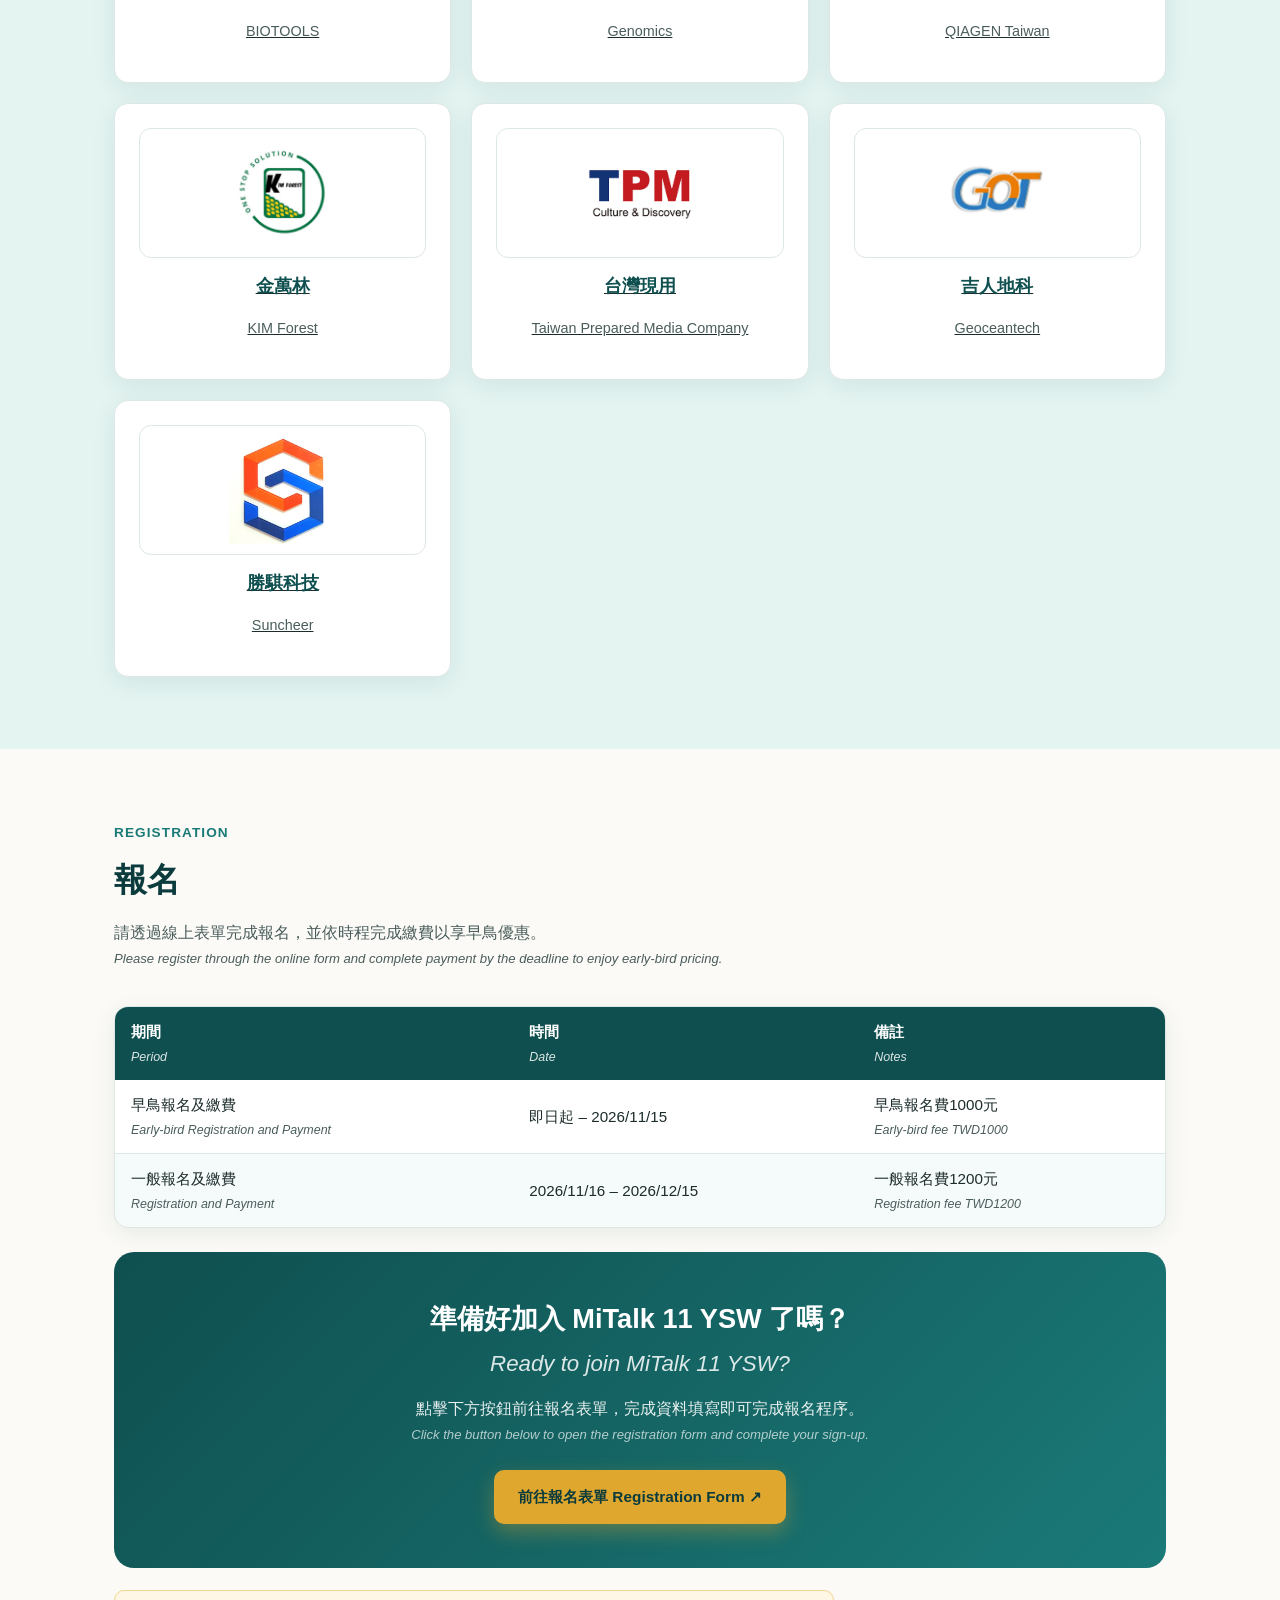
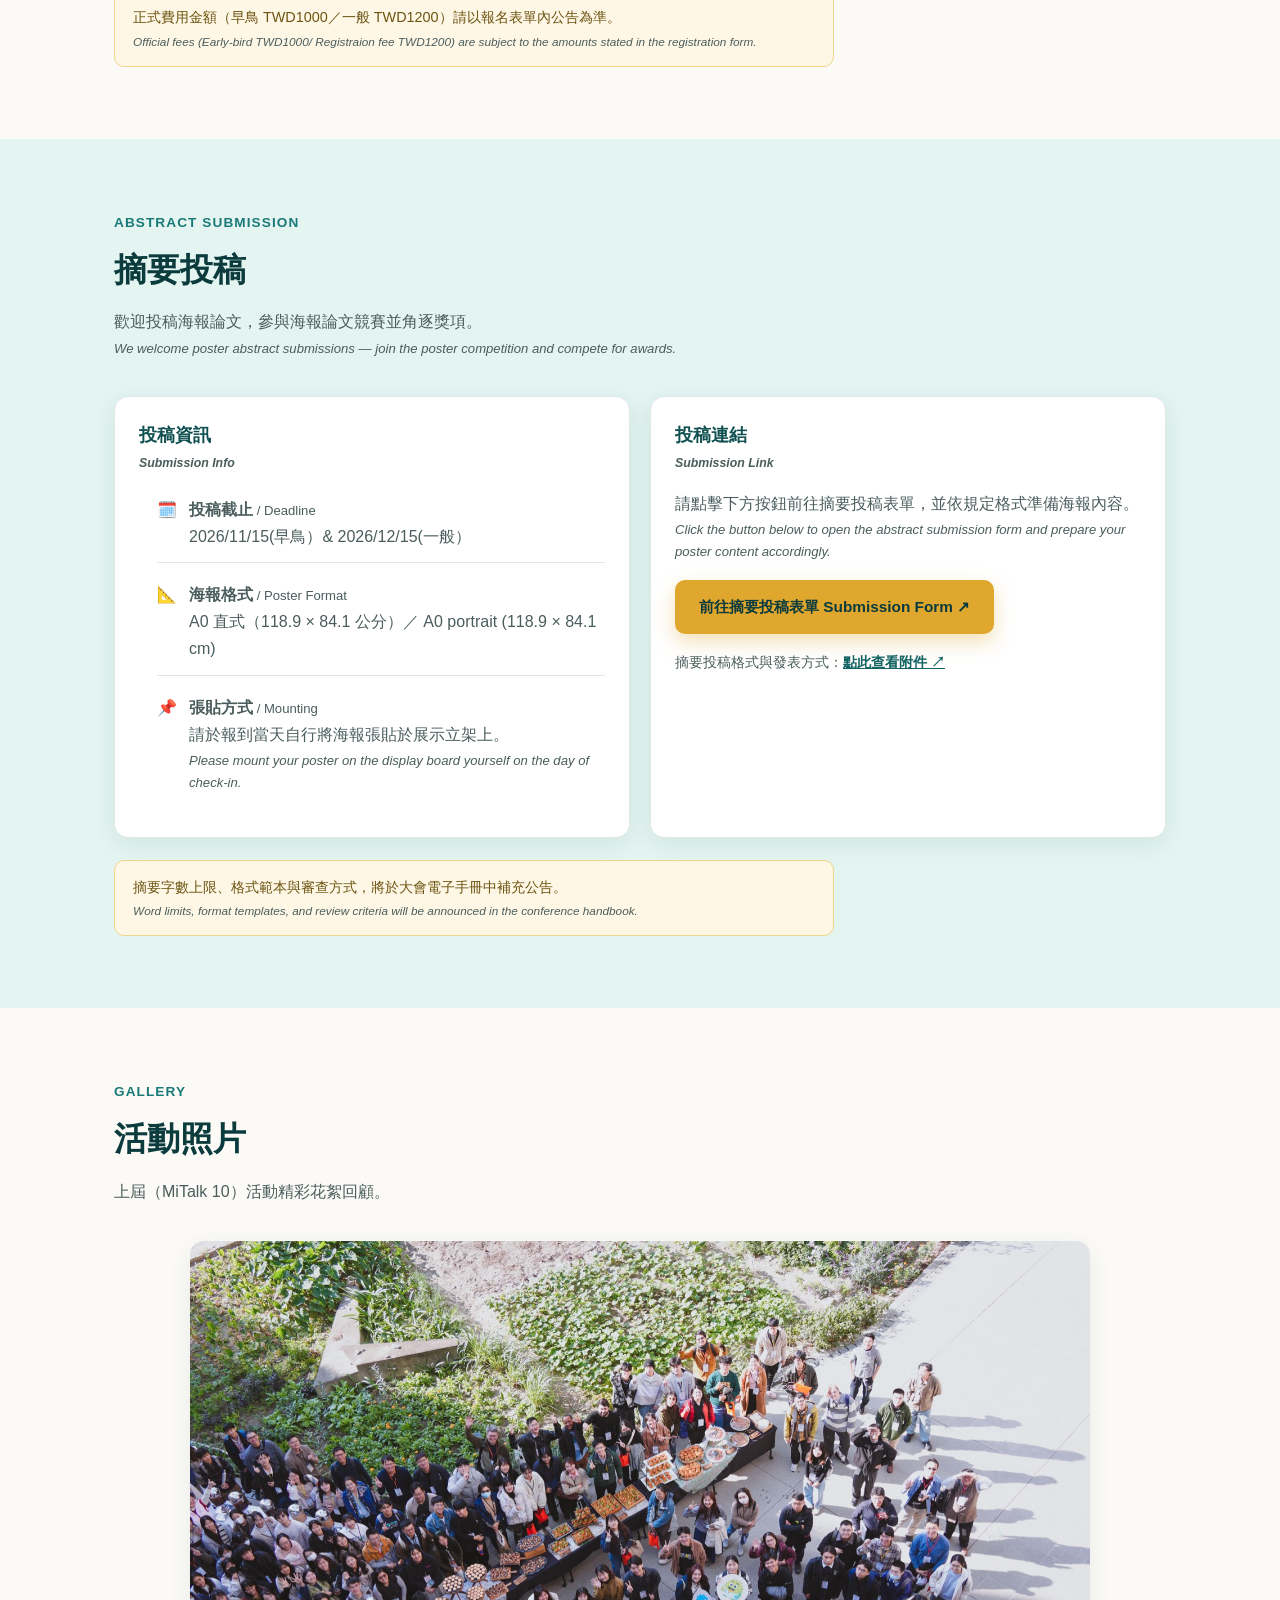
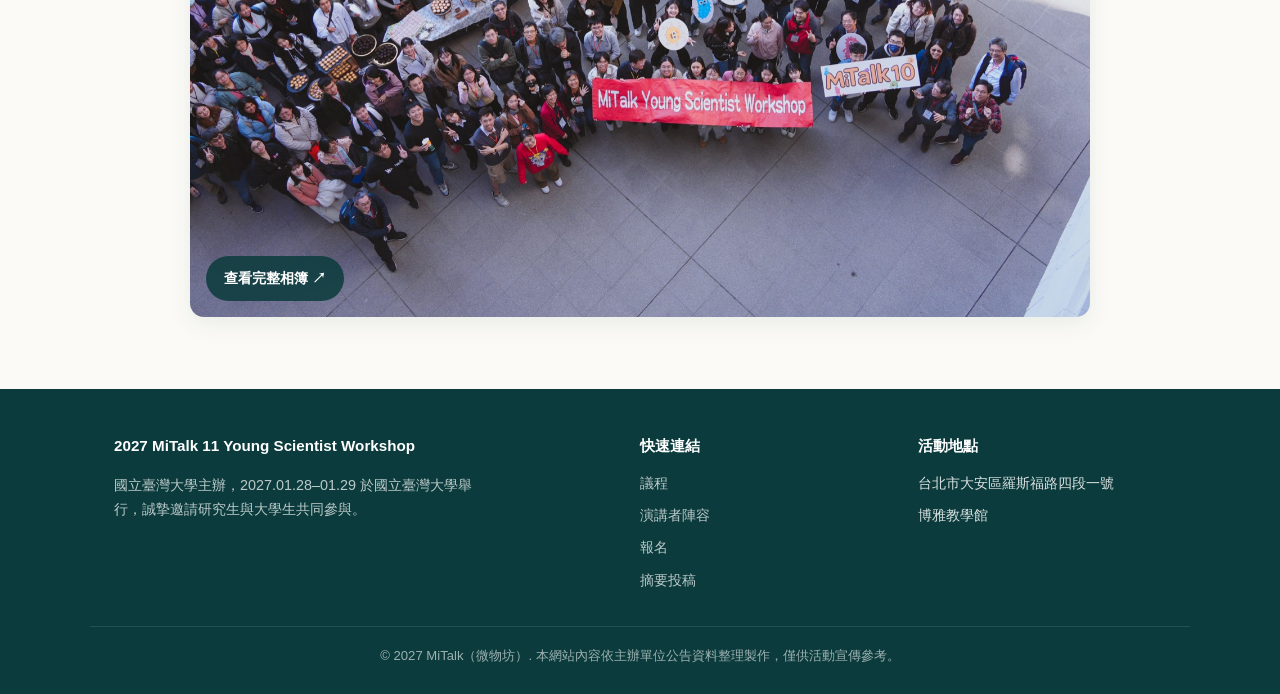
==== commit a7841aa9: "Update index.html" ====
--- a/index.html
+++ b/index.html
@@ -185,7 +185,7 @@
           <tbody>
             <tr><td>09:40–10:20<br>(40 min)</td><td>報到<span class="en">Check-in</span></td><td>–</td><td>–</td></tr>
             <tr><td>10:20–10:30<br>(10 min)</td><td>–</td><td>開場與大合照<span class="en">Opening Remarks &amp; Group Photo</span></td><td>–</td></tr>
-            <tr><td>10:30–11:30<br>(60 min)</td><td>–</td><td>演講<span class="en">Talks</span><br>講者：盧致穎（博士）、鄭婉萱（博士）、韓喬融（博士）</td><td>–</td></tr>
+            <tr><td>10:30–11:30<br>(60 min)</td><td>–</td><td>演講<span class="en">Talks</span><br>講者：盧致穎（博士）、鄭琬萱（博士）、韓喬融（博士）</td><td>–</td></tr>
             <tr><td>11:30–13:00<br>(90 min)</td><td>午飯<span class="en">Lunch</span></td><td>廠商產品介紹<span class="en">Sponsor Product Showcase</span></td><td>PI會議<span class="en">PI Meeting</span></td></tr>
             <tr><td>13:00–14:00<br>(60 min)</td><td>–</td><td>短講競賽<span class="en">Lightning Talk Competition</span></td><td>–</td></tr>
             <tr><td>14:00–15:00<br>(60 min)</td><td>–</td><td>學生老師圓桌<span class="en">Student-Faculty Roundtable</span></td><td>–</td></tr>
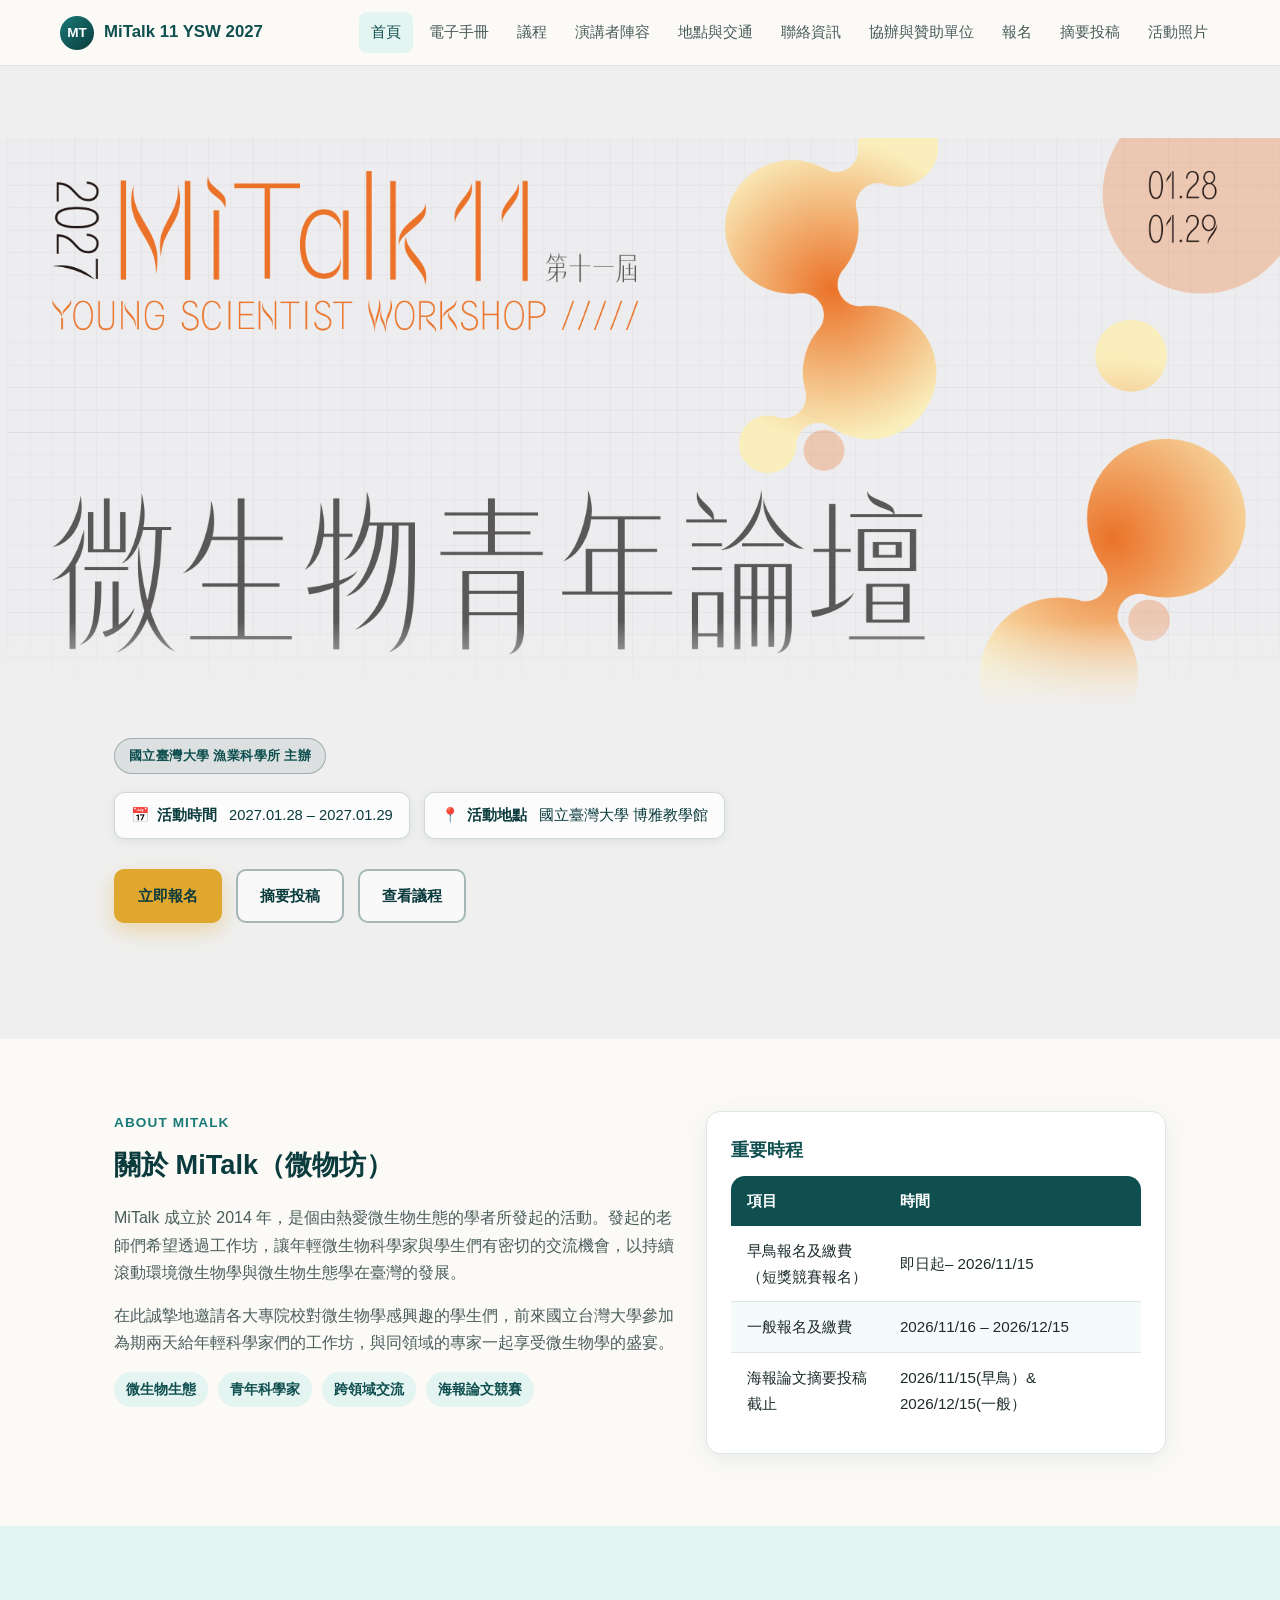
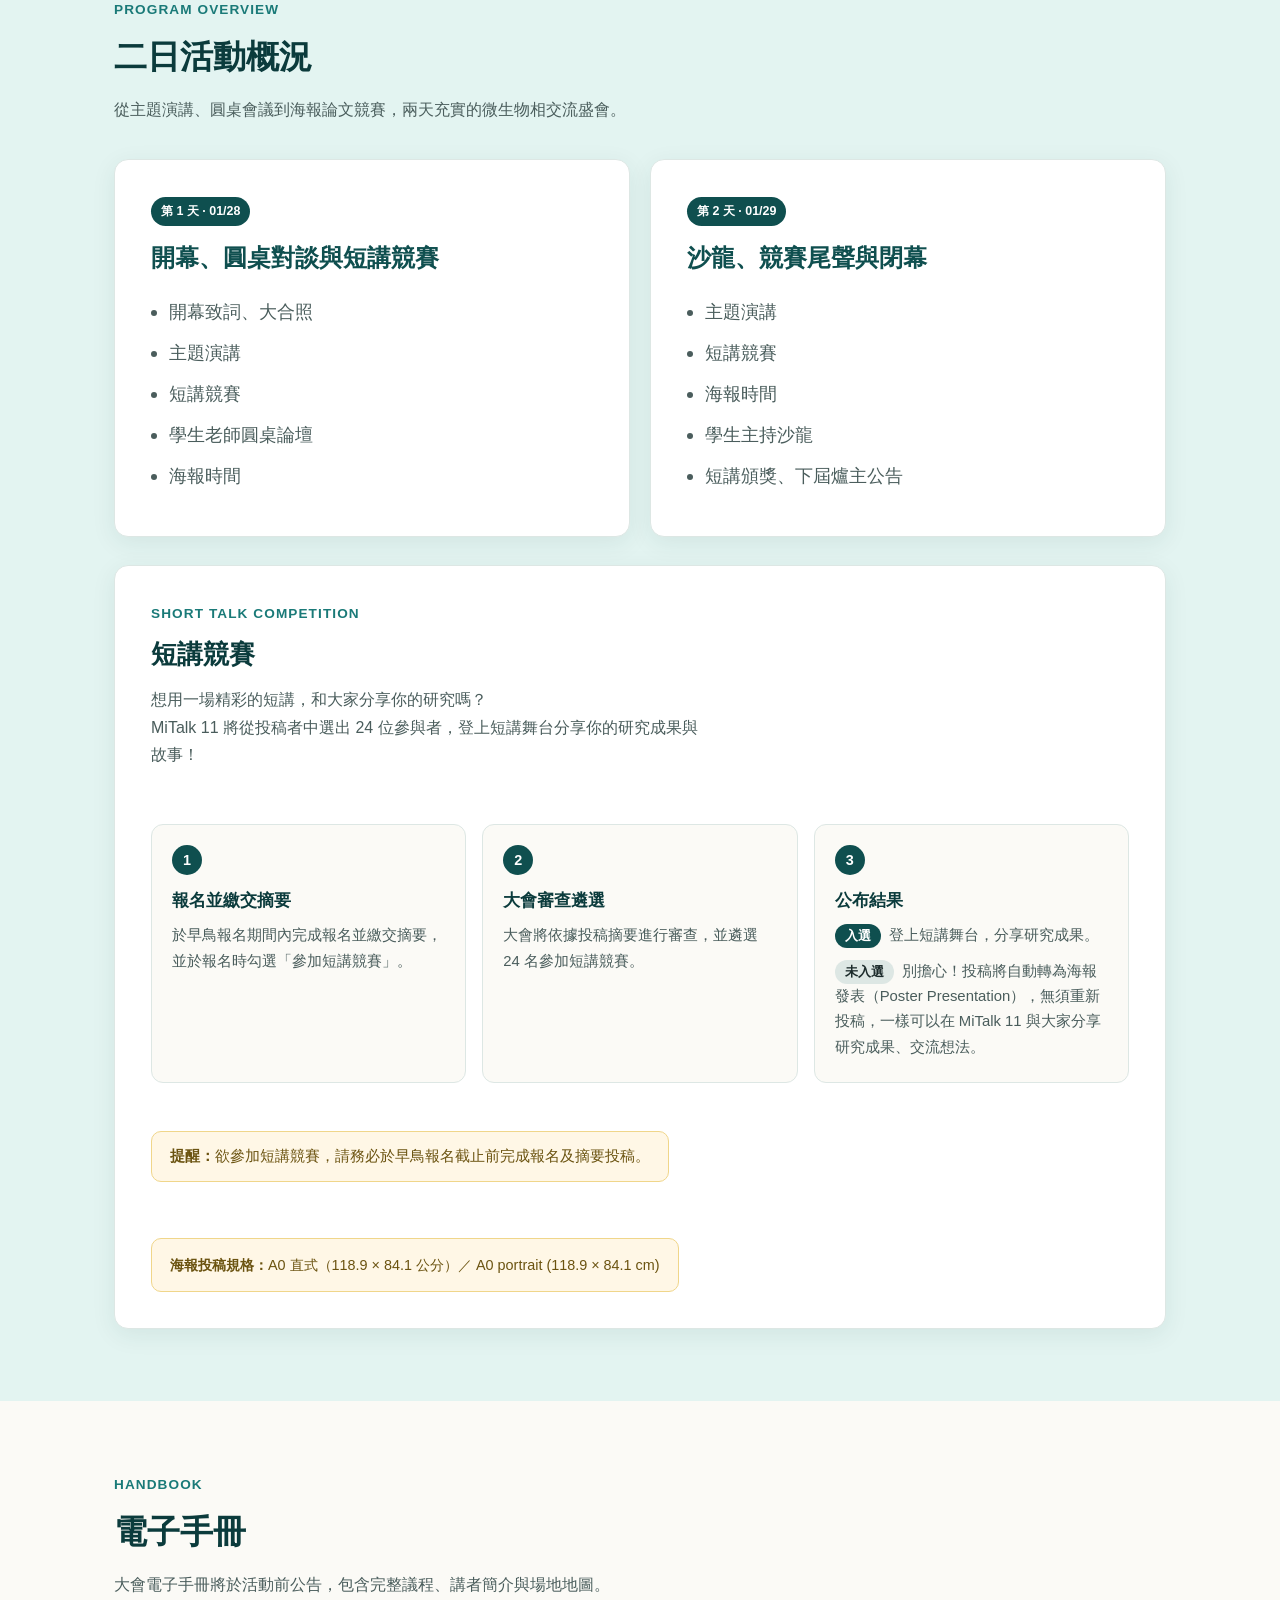
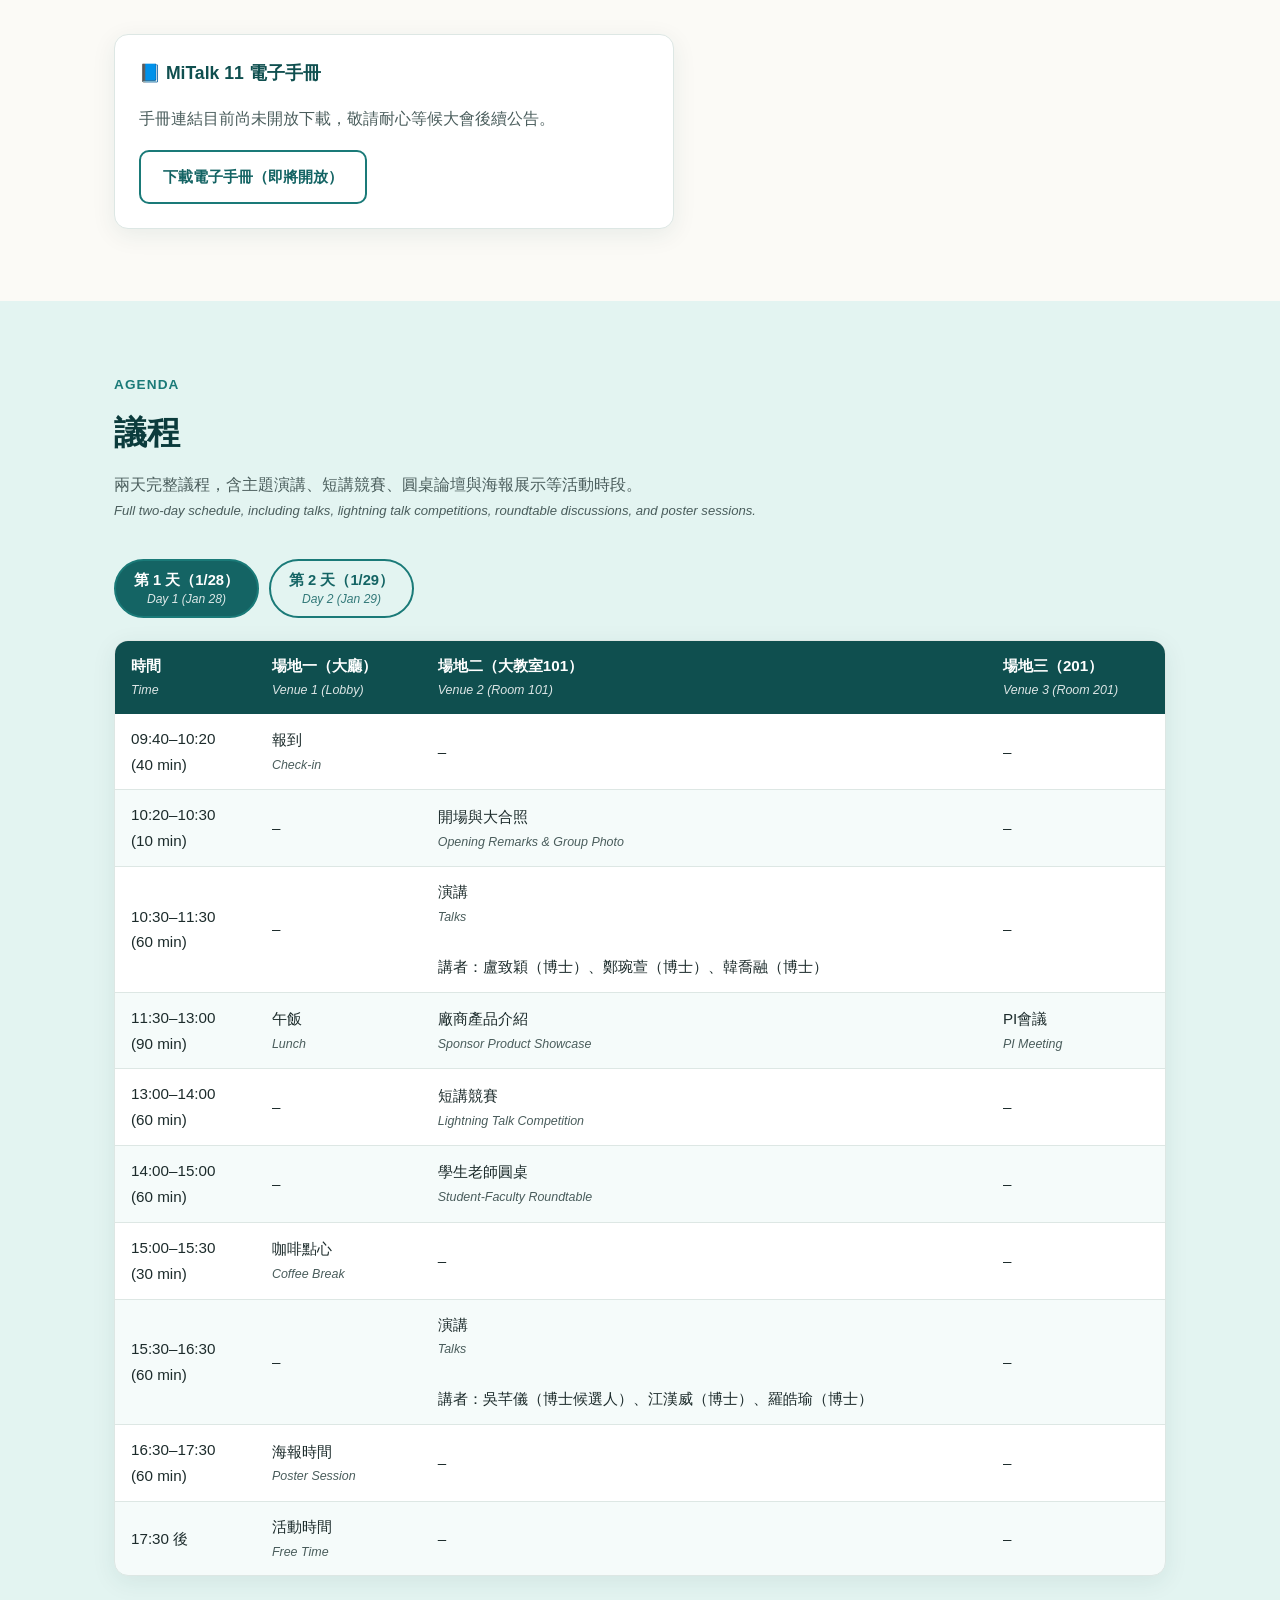
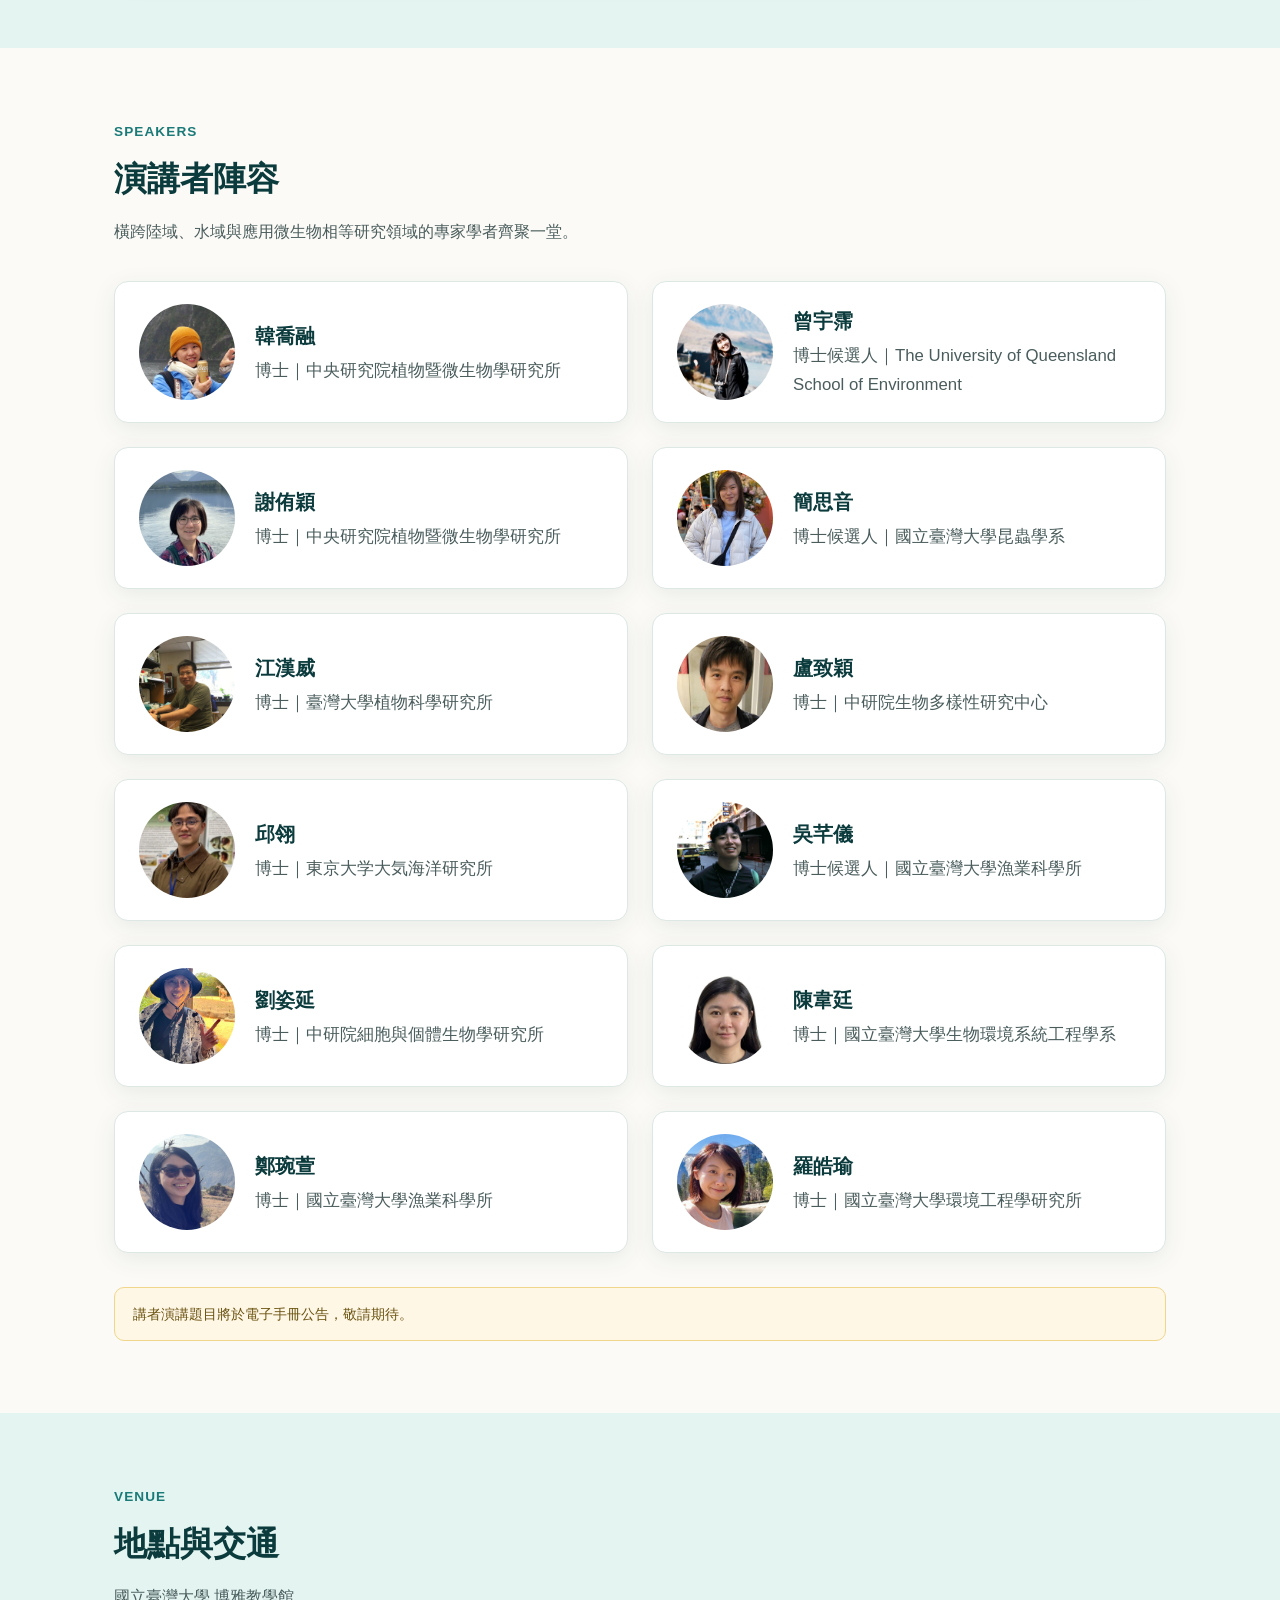
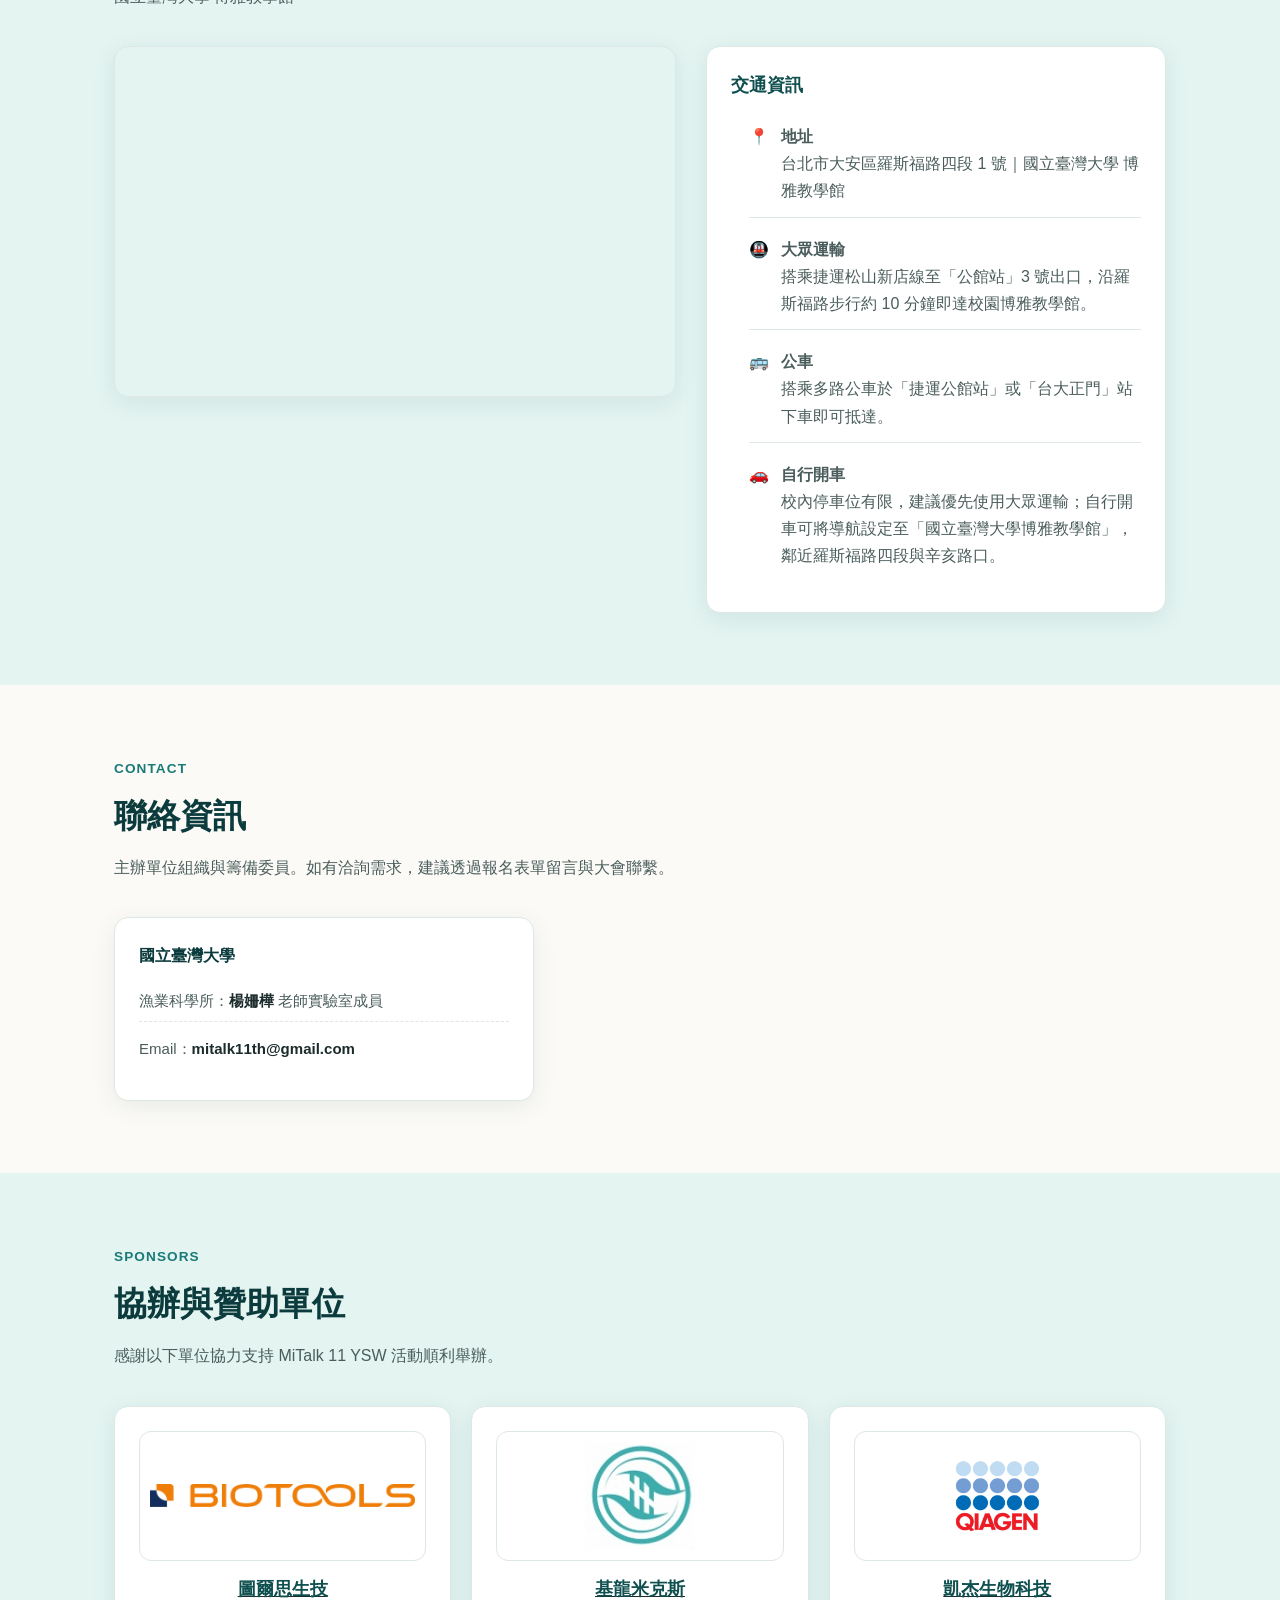
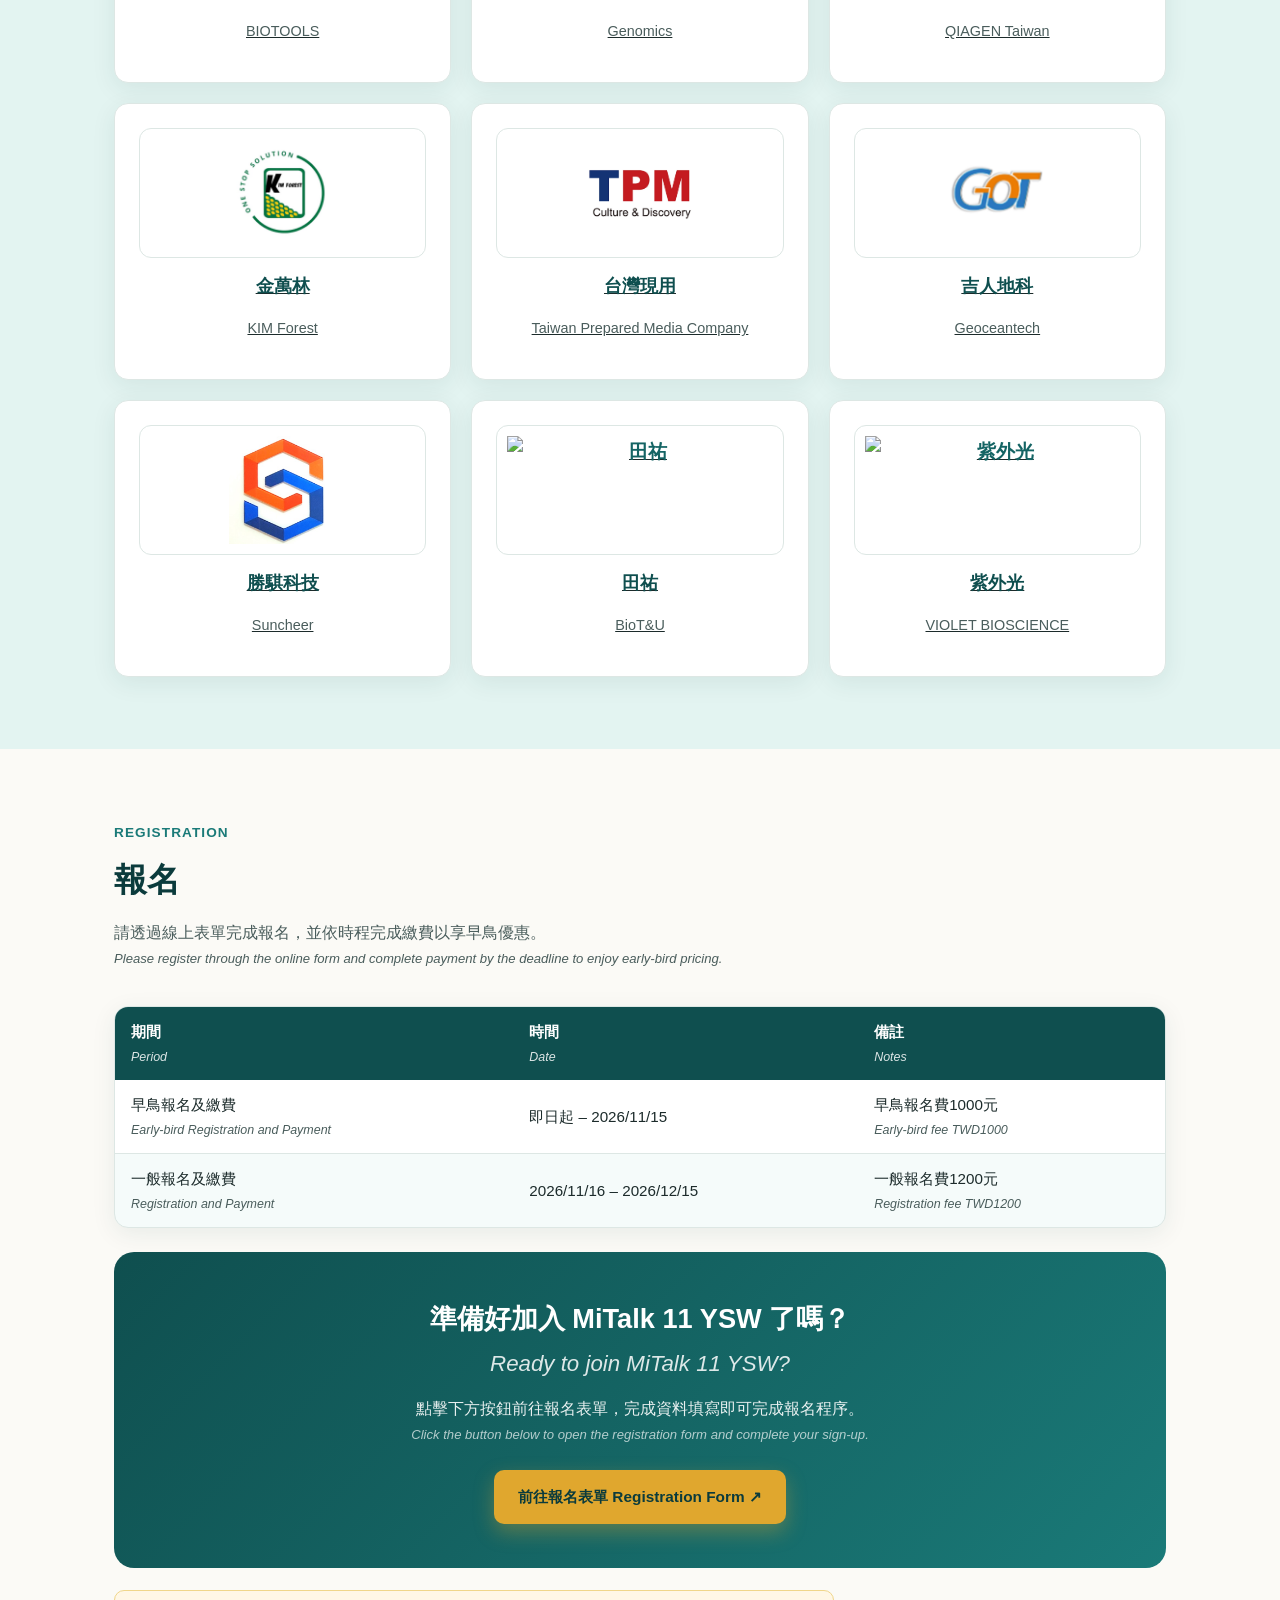
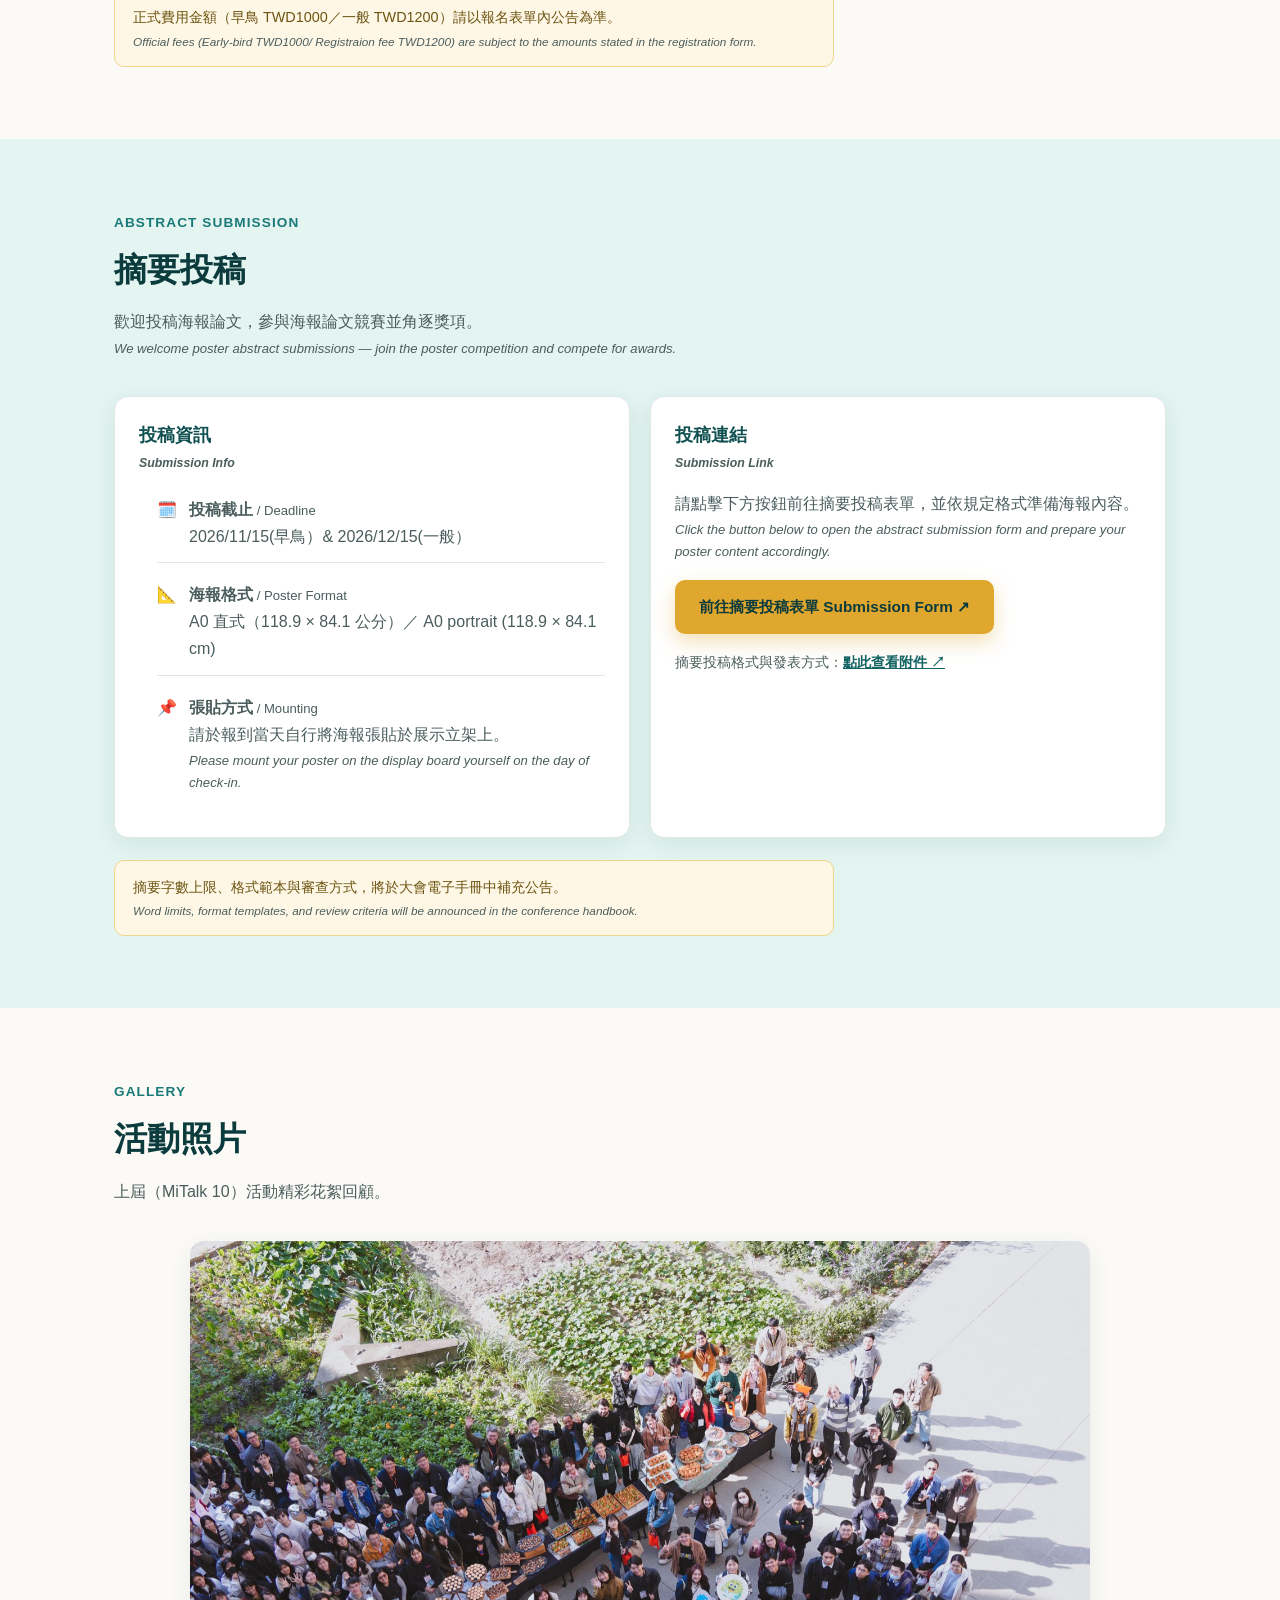
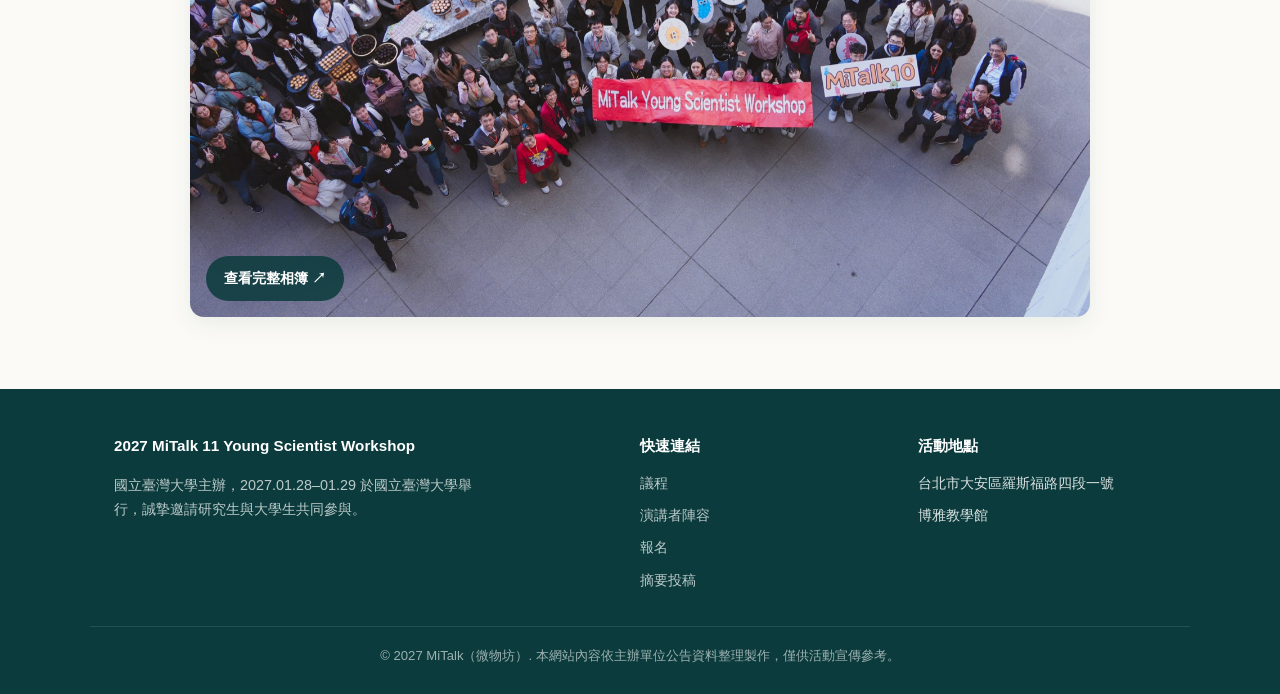
==== commit 923995dd: "Update index.html" ====
--- a/index.html
+++ b/index.html
@@ -377,6 +377,16 @@
         <h3>勝騏科技</h3>
         <p style="color:var(--ink-soft); font-size:0.9rem;">Suncheer</p>
       </a>
+        <a class="card sponsor-card" href="https://biotu.com.tw/" target="_blank" rel="noopener">
+        <div class="sponsor-mark"><img src="biot.jpg" alt="田祐"></div>   
+        <h3>田祐</h3>
+        <p style="color:var(--ink-soft); font-size:0.9rem;">BioT&U</p>
+      </a>
+        <a class="card sponsor-card" href="http://www.uv.com.tw/index.html" target="_blank" rel="noopener">
+        <div class="sponsor-mark"><img src="violet.jpg" alt="紫外光"></div>   
+        <h3>紫外光</h3>
+        <p style="color:var(--ink-soft); font-size:0.9rem;">VIOLET BIOSCIENCE</p>
+      </a>
     </div>
 </section>
 
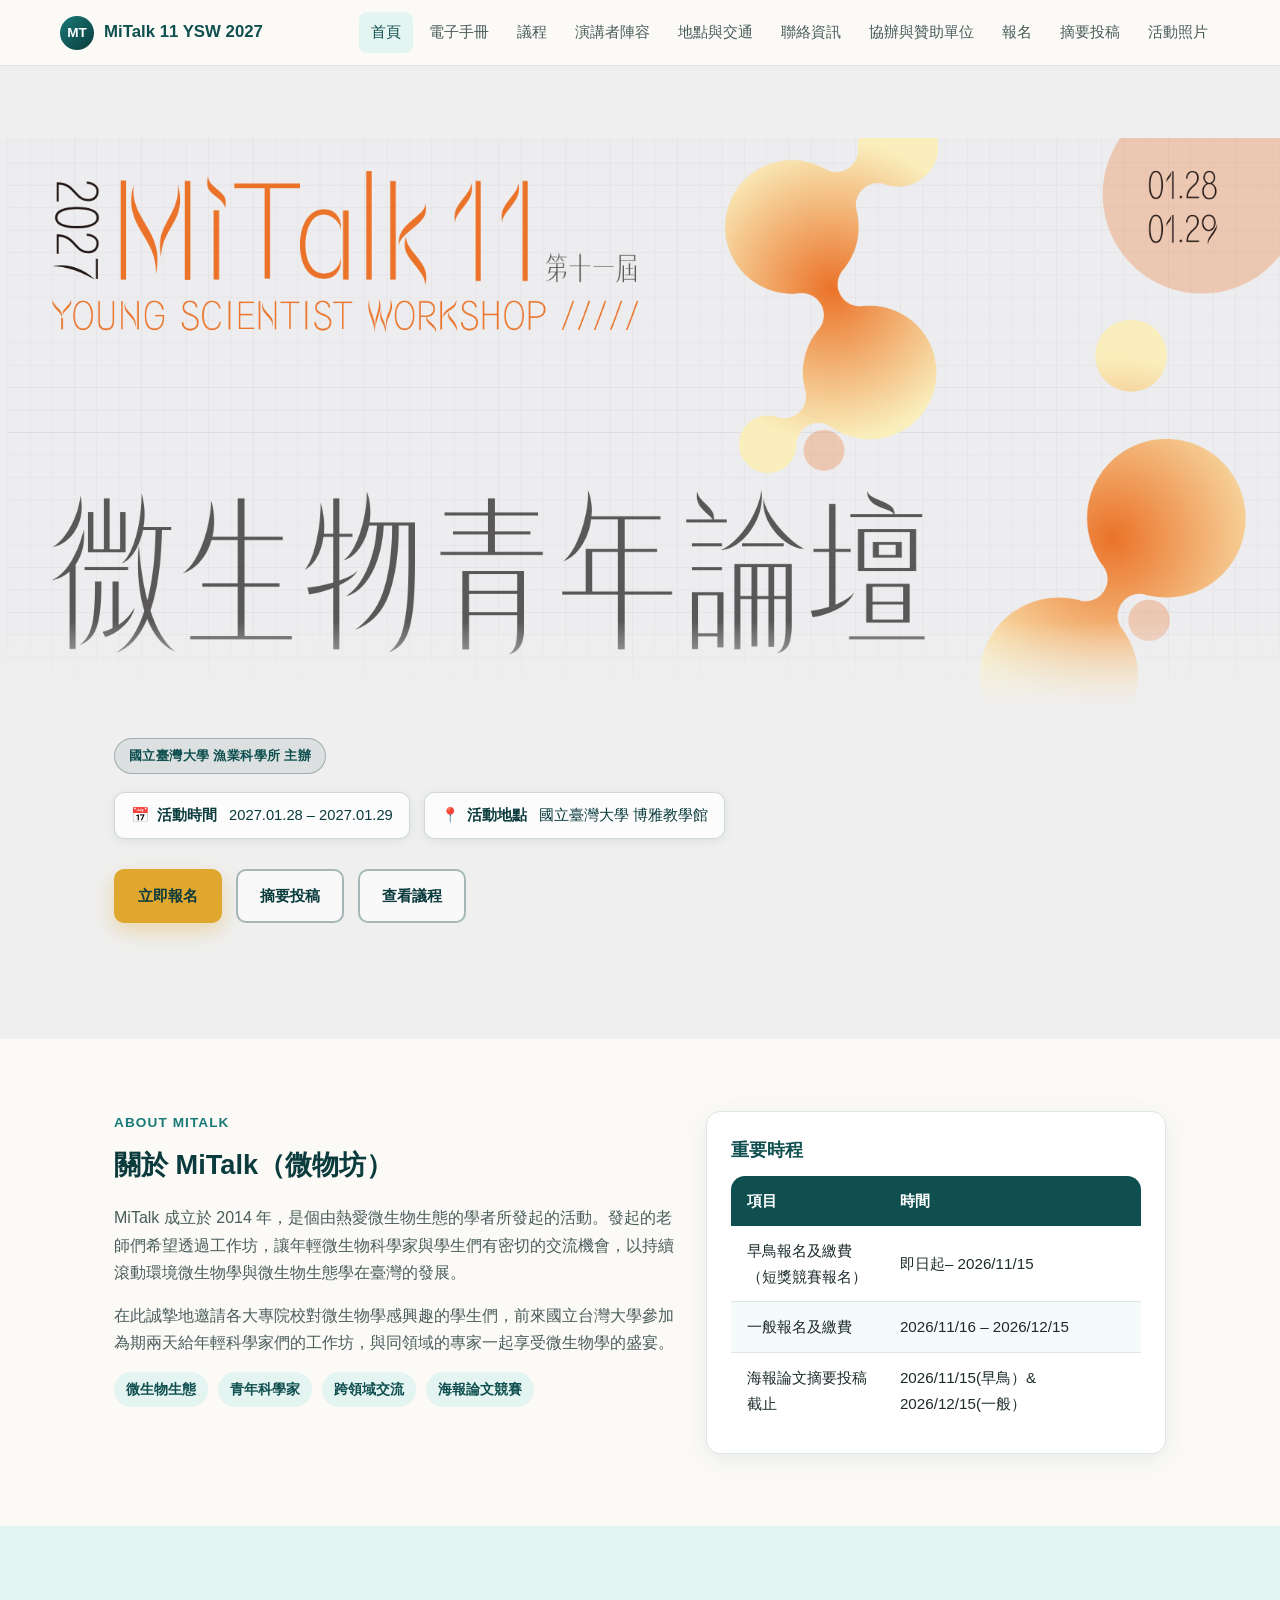
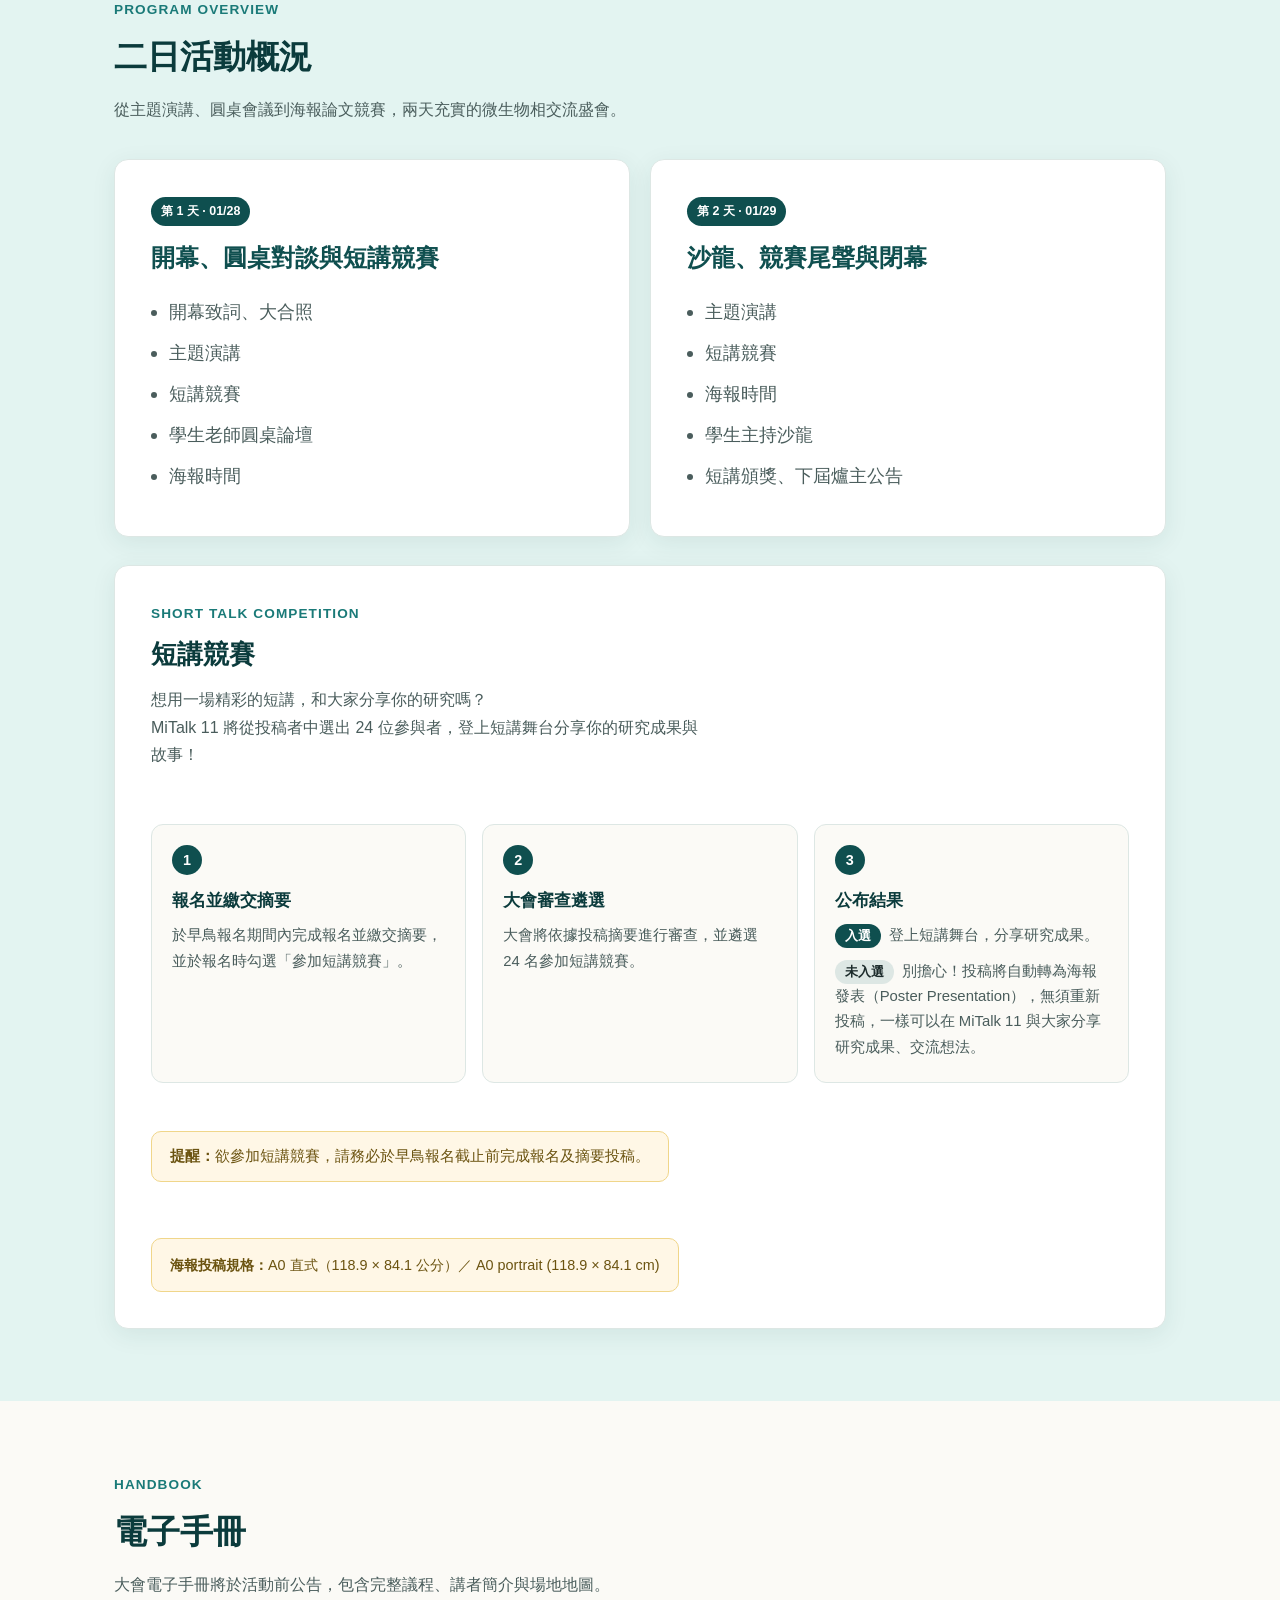
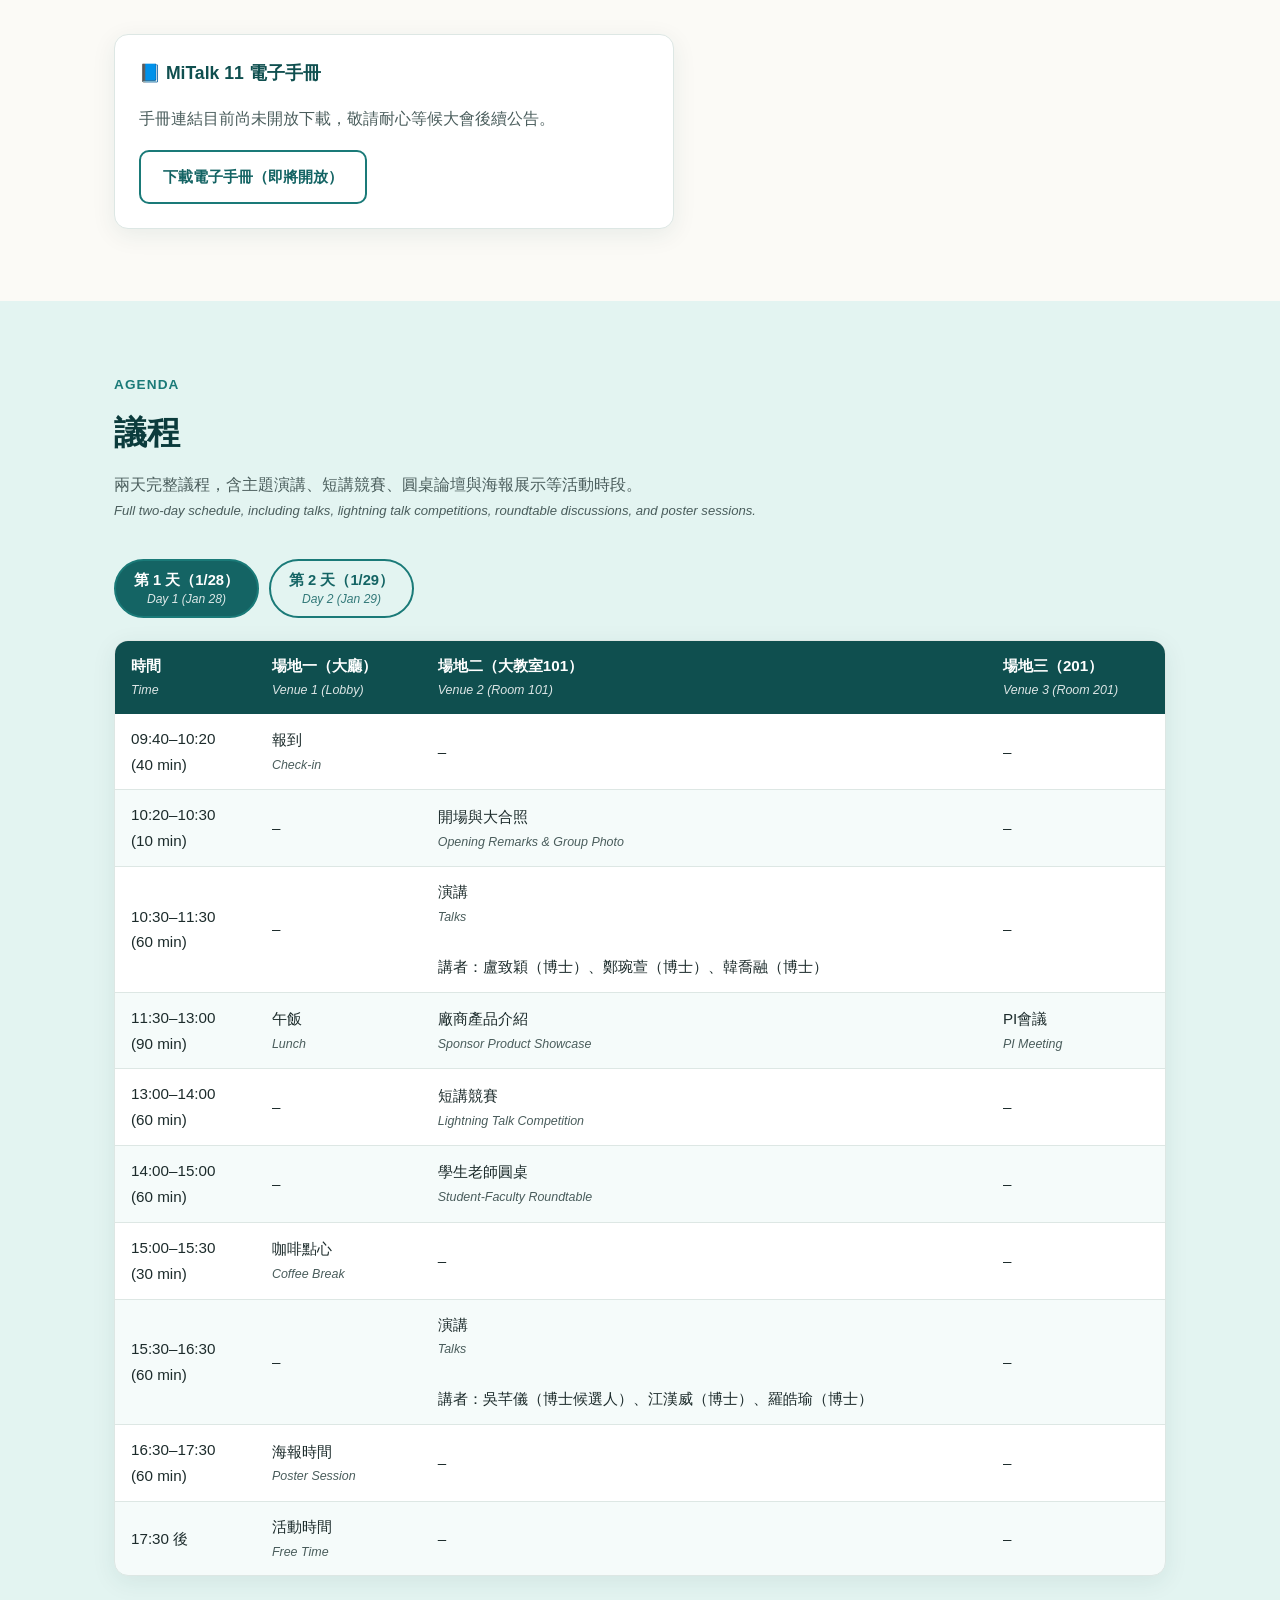
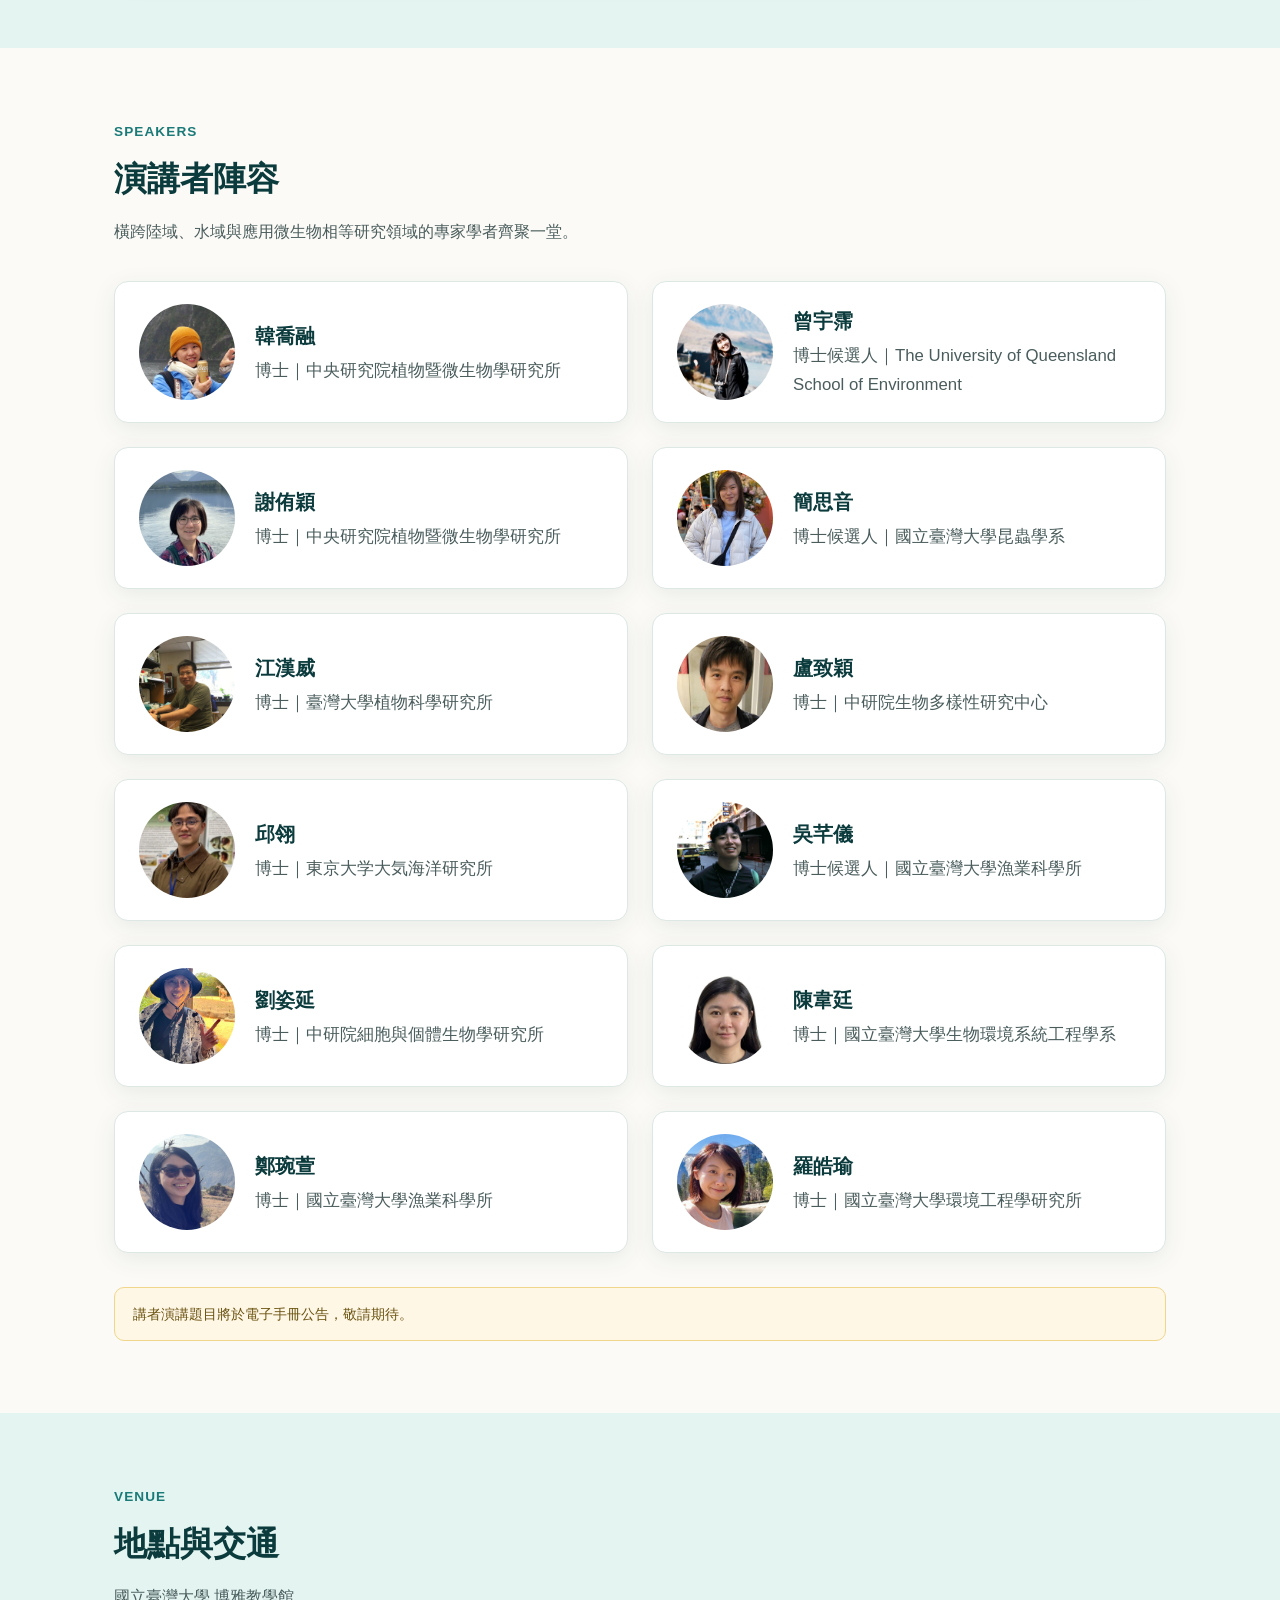
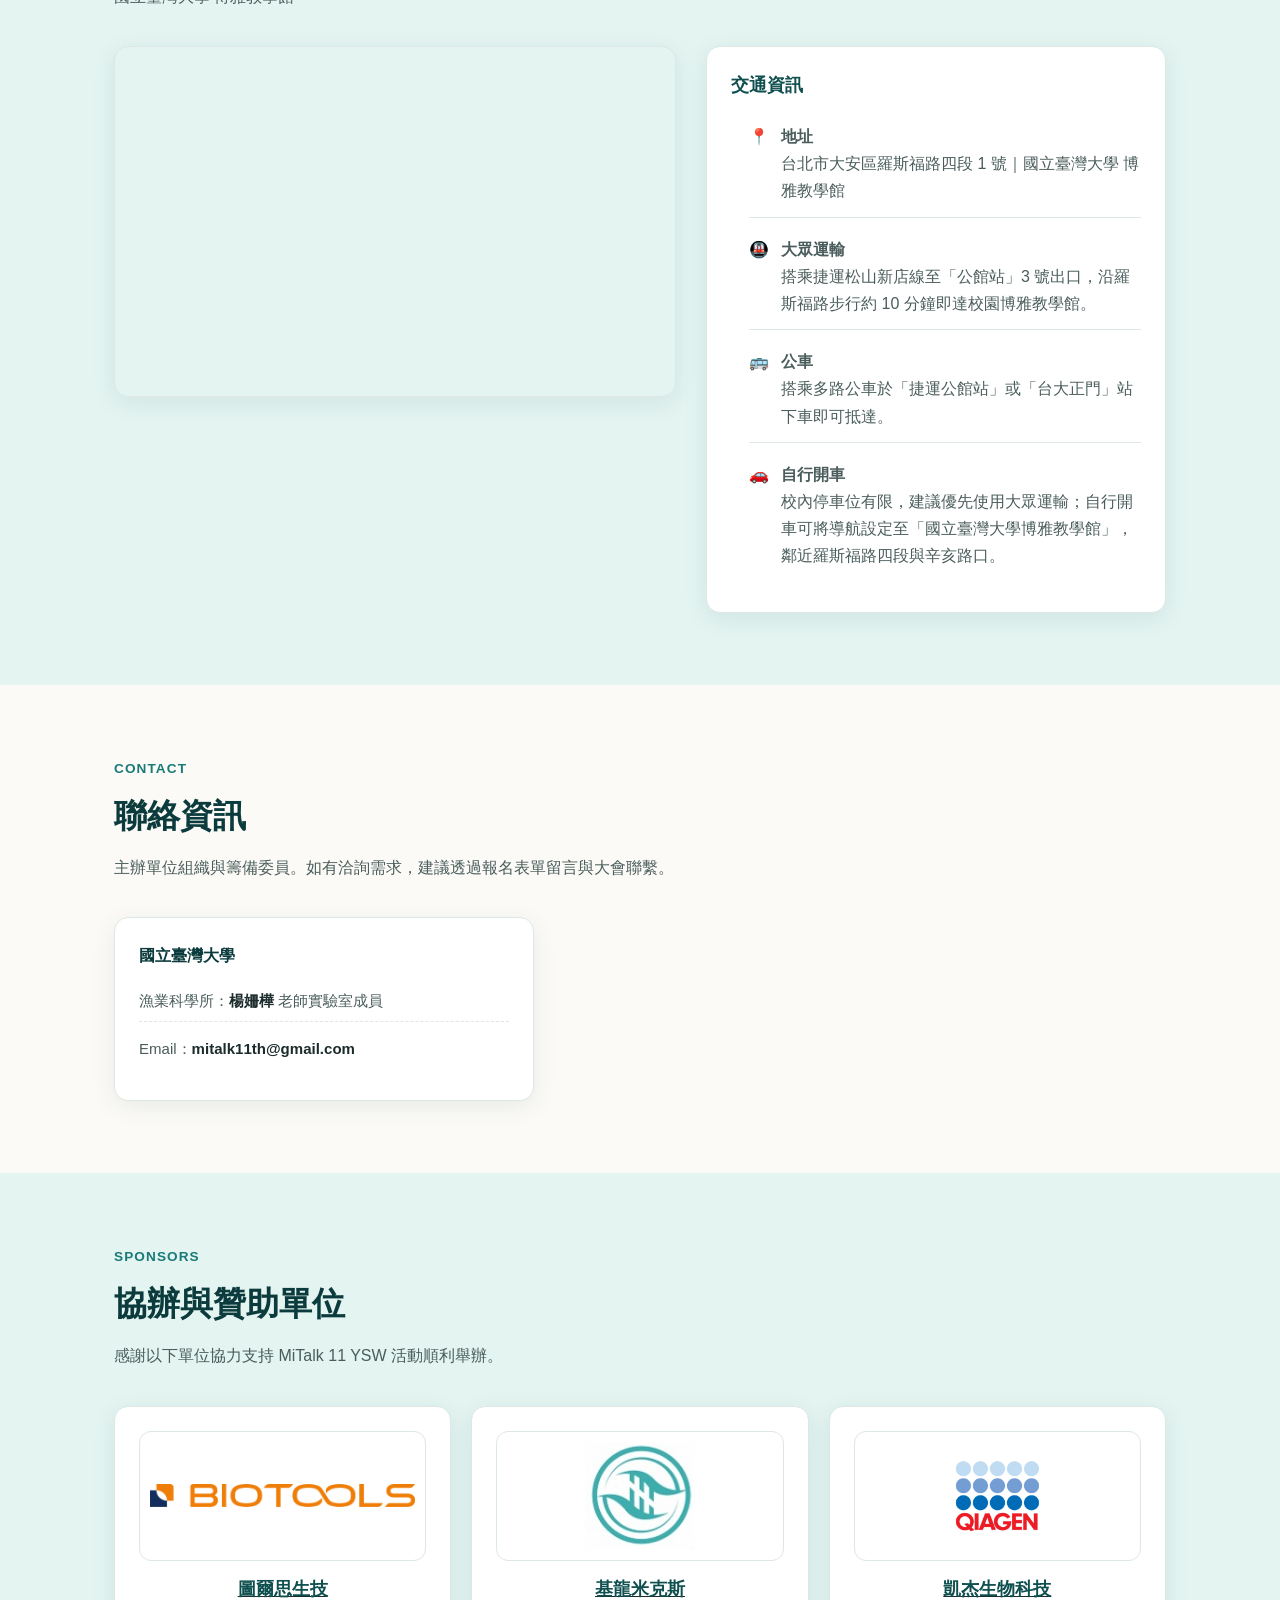
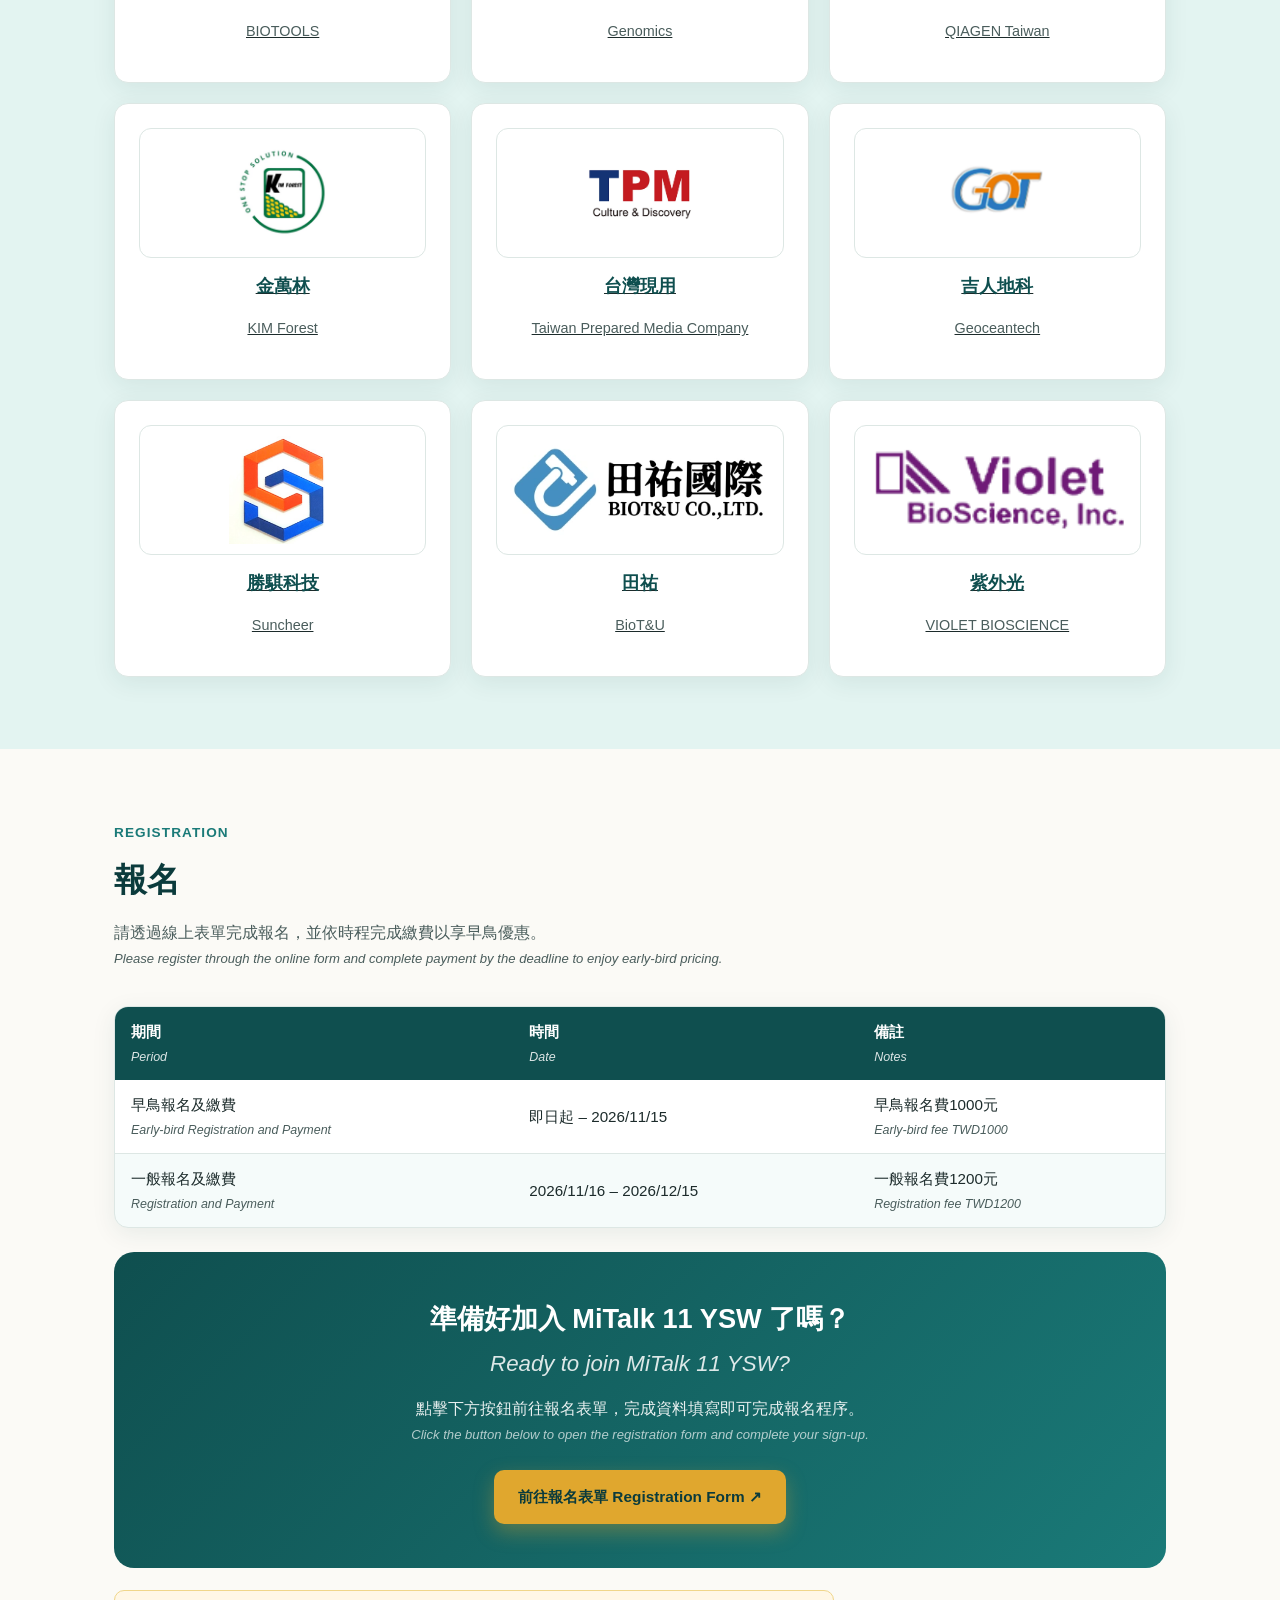
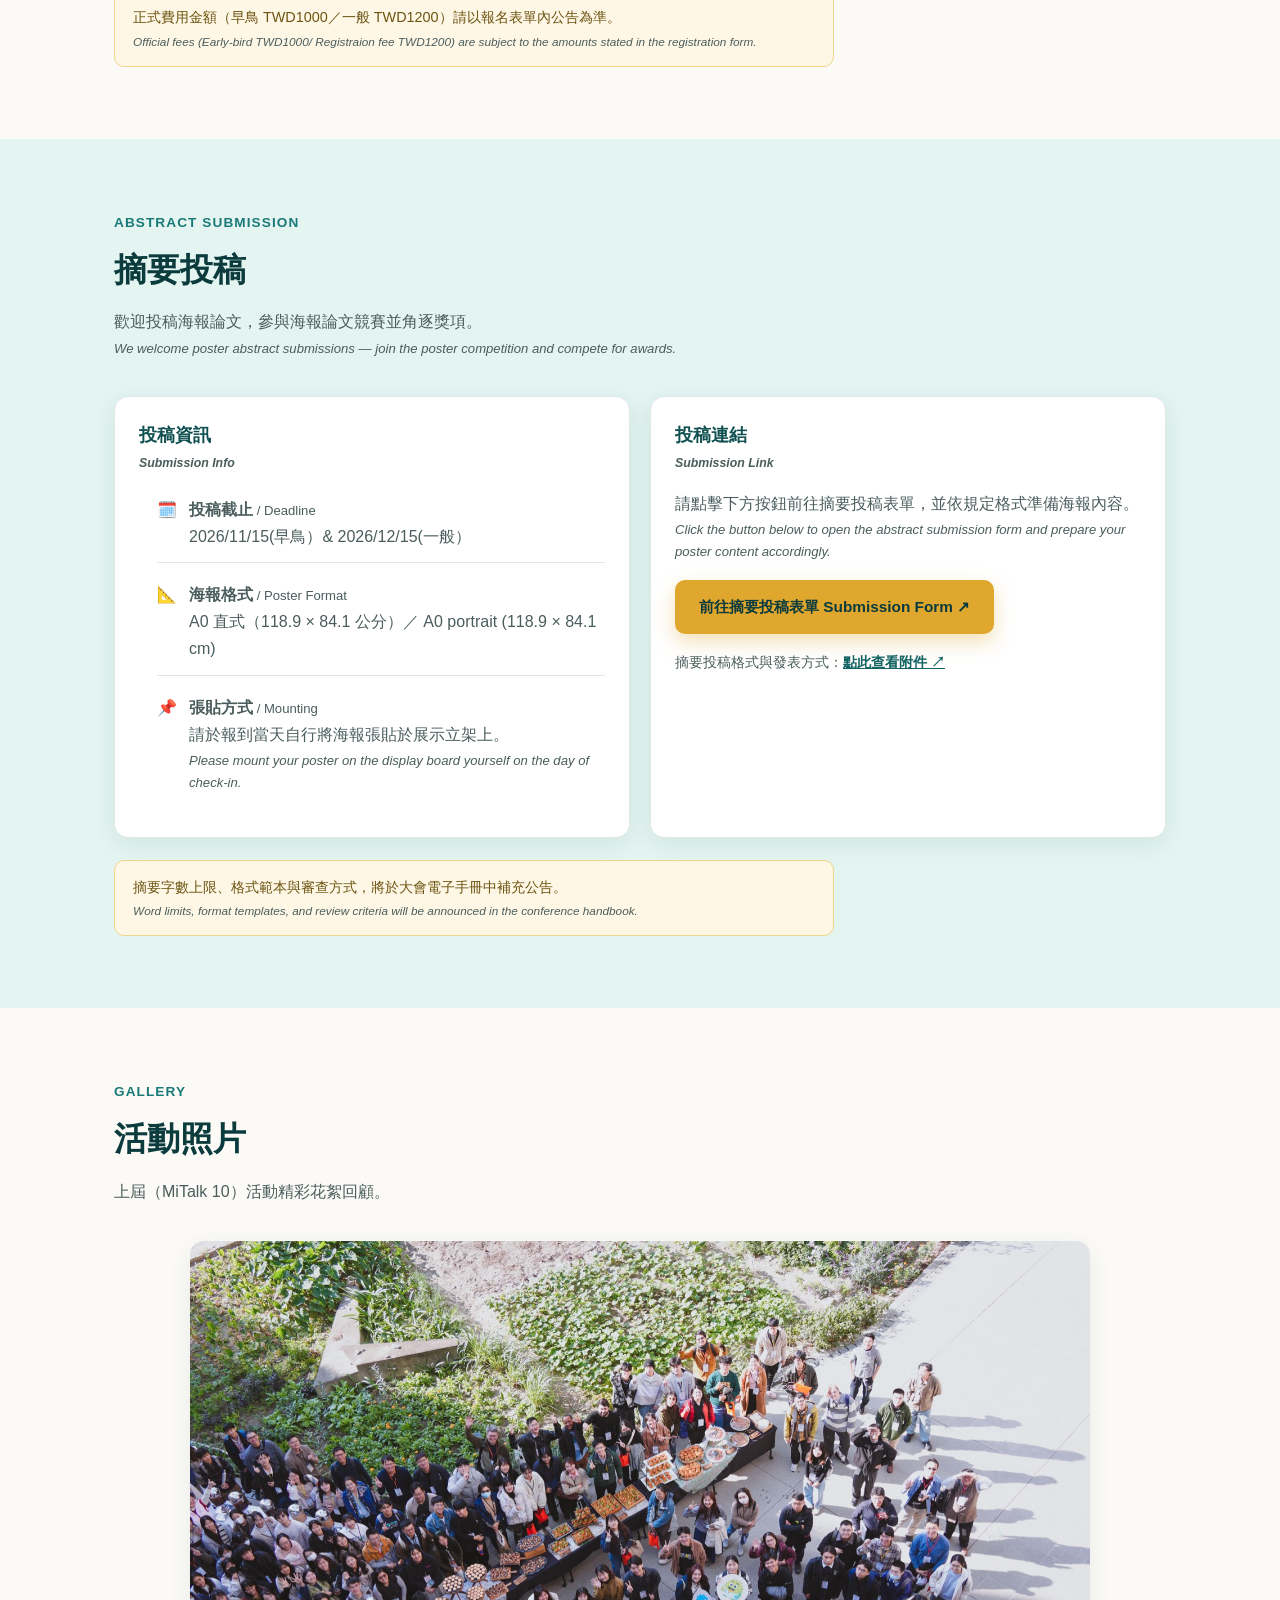
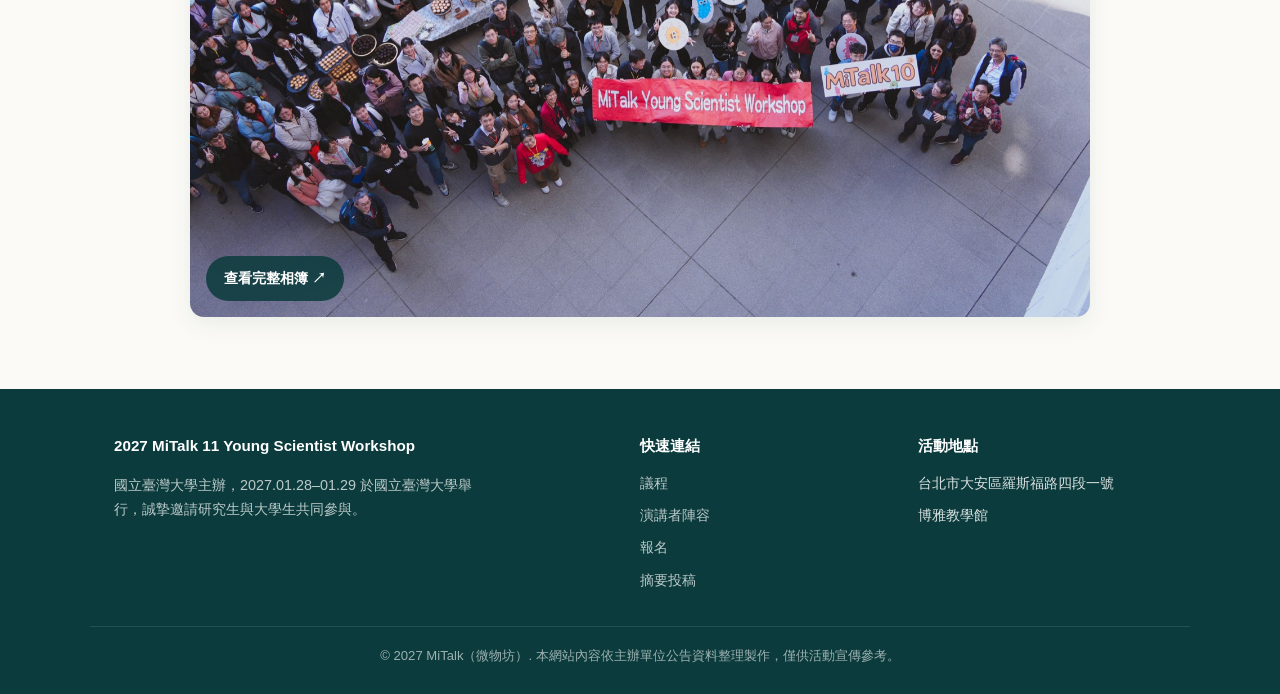
==== commit 41da1429: "Update index.html" ====
--- a/index.html
+++ b/index.html
@@ -413,7 +413,7 @@
       <h2>準備好加入 MiTalk 11 YSW 了嗎？<span class="en" style="color:rgba(255,255,255,0.85);">Ready to join MiTalk 11 YSW?</span></h2>
       <p>點擊下方按鈕前往報名表單，完成資料填寫即可完成報名程序。<span class="en" style="color:rgba(255,255,255,0.75);">Click the button below to open the registration form and complete your sign-up.</span></p>
       <div class="hero-cta">
-        <a href="https://docs.google.com/forms/d/e/1FAIpQLSdgcfMjJdrrp9RdOKQQ-74W0-h1jRX1b79a6JAKMD6ZFv-FAQ/viewform" target="_blank" rel="noopener" class="btn btn-primary">前往報名表單 Registration Form ↗</a>
+        <a href="https://docs.google.com/forms/d/e/1FAIpQLSfuCwNBpUb_pMKWz1ql5XTxzrUV2U8kWu0Amu3t3V-creAYSQ/viewform" target="_blank" rel="noopener" class="btn btn-primary">前往報名表單 Registration Form ↗</a>
       </div>
     </div>
     <div class="note-box" style="margin-top:22px; max-width:720px;">正式費用金額（早鳥 TWD1000／一般 TWD1200）請以報名表單內公告為準。<span class="en">Official fees (Early-bird TWD1000/ Registraion fee TWD1200) are subject to the amounts stated in the registration form.</span></div>
